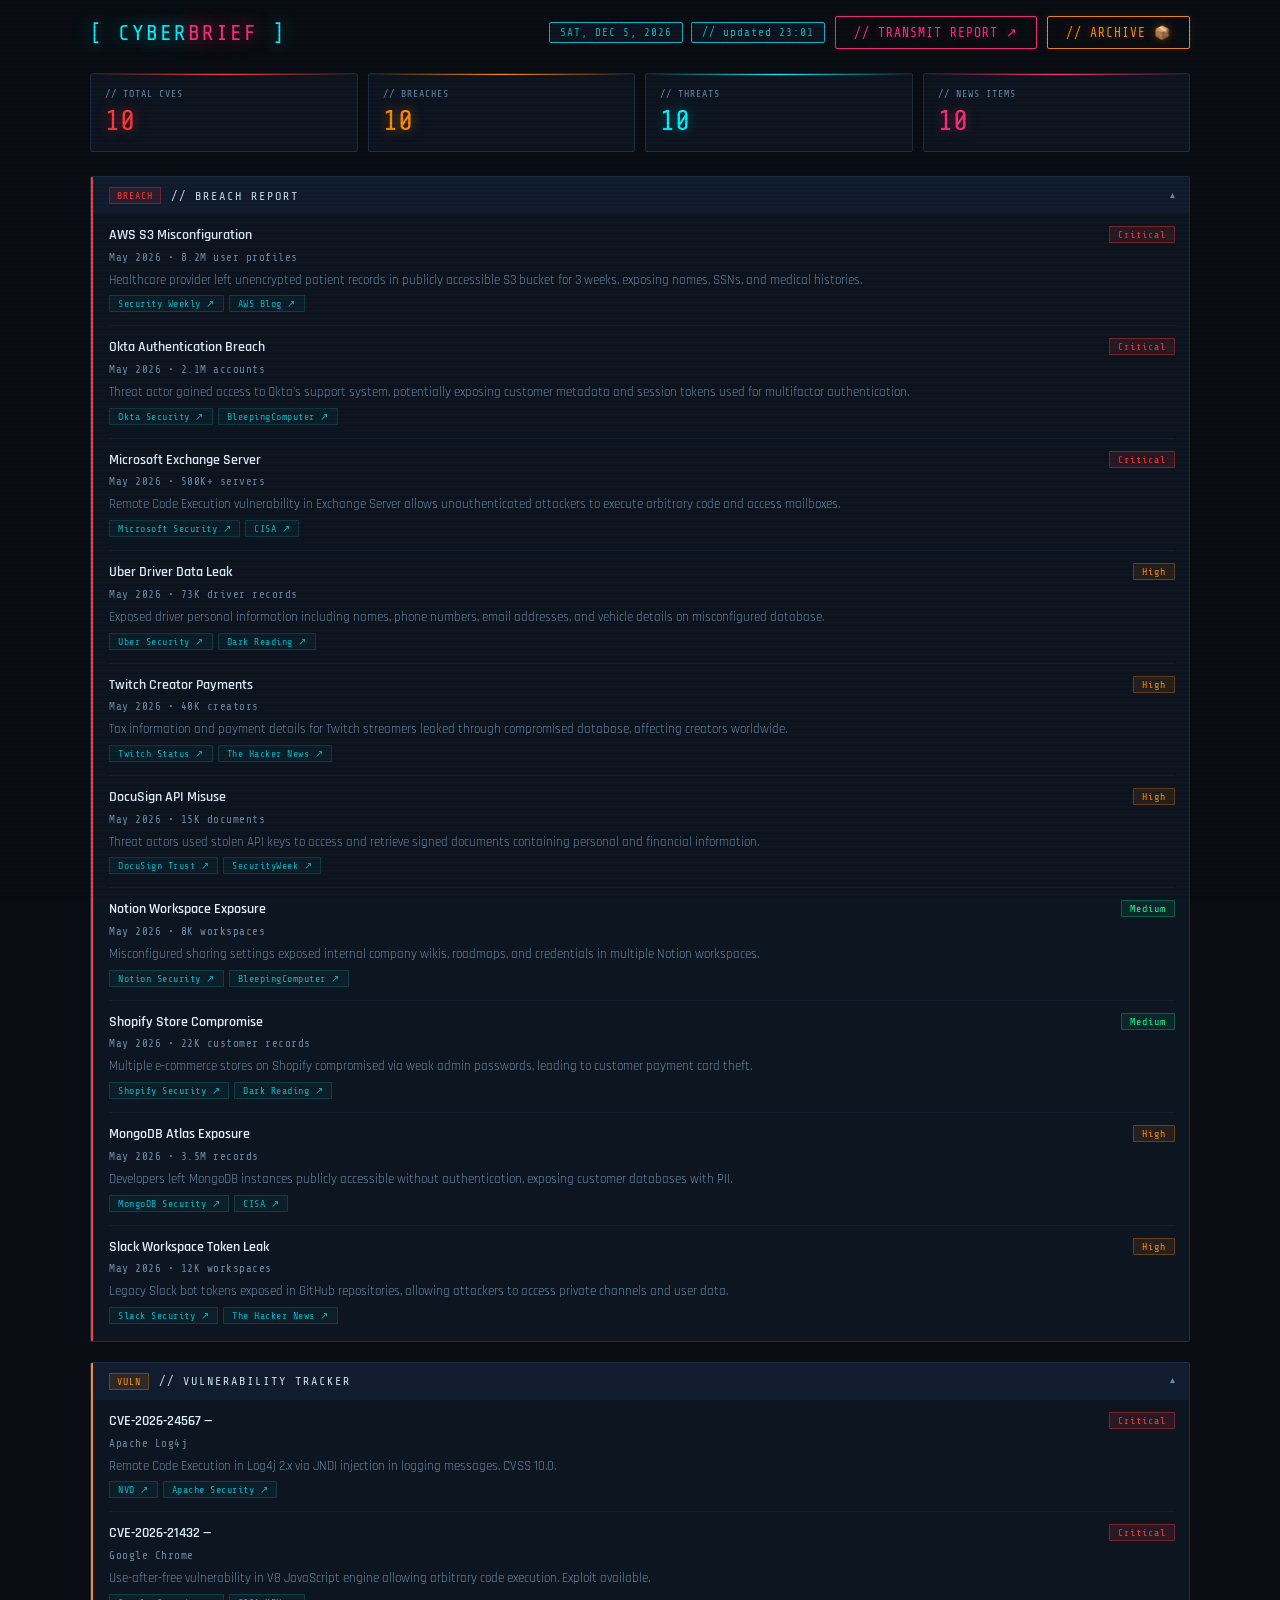
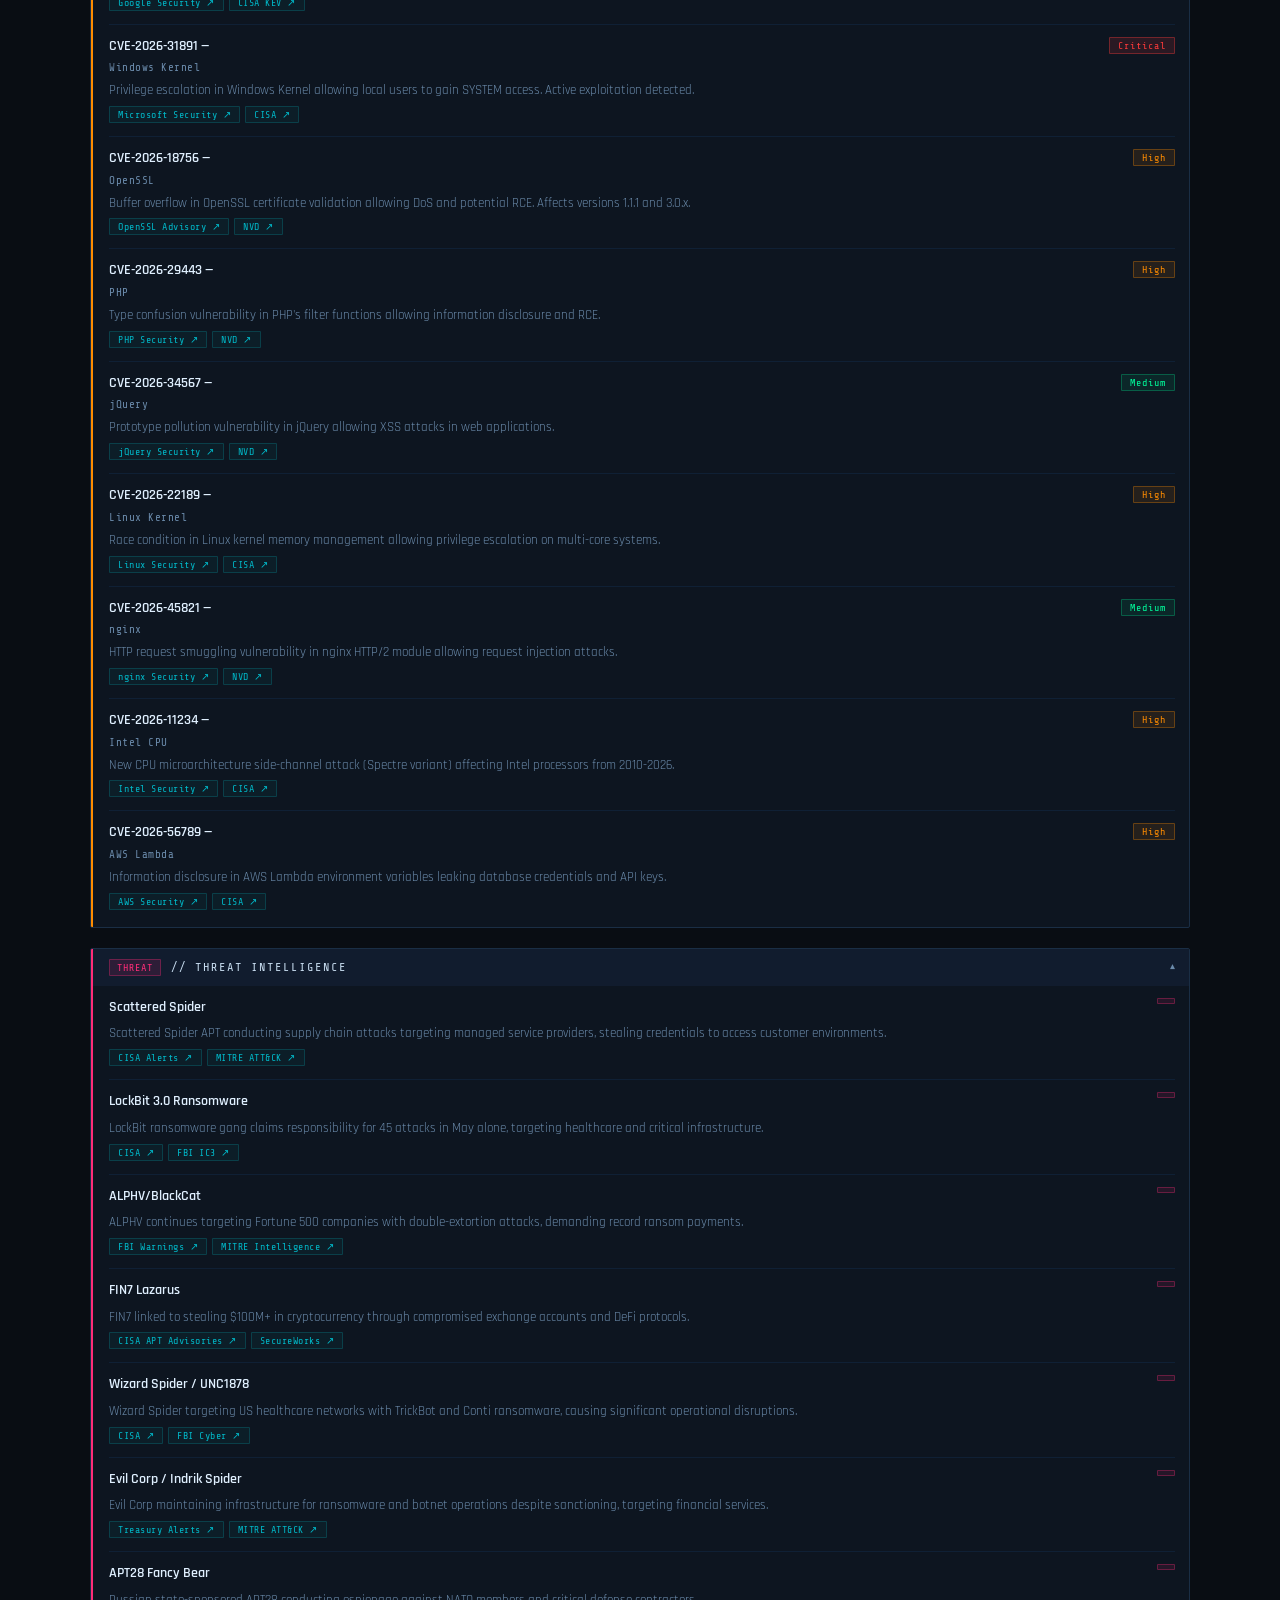
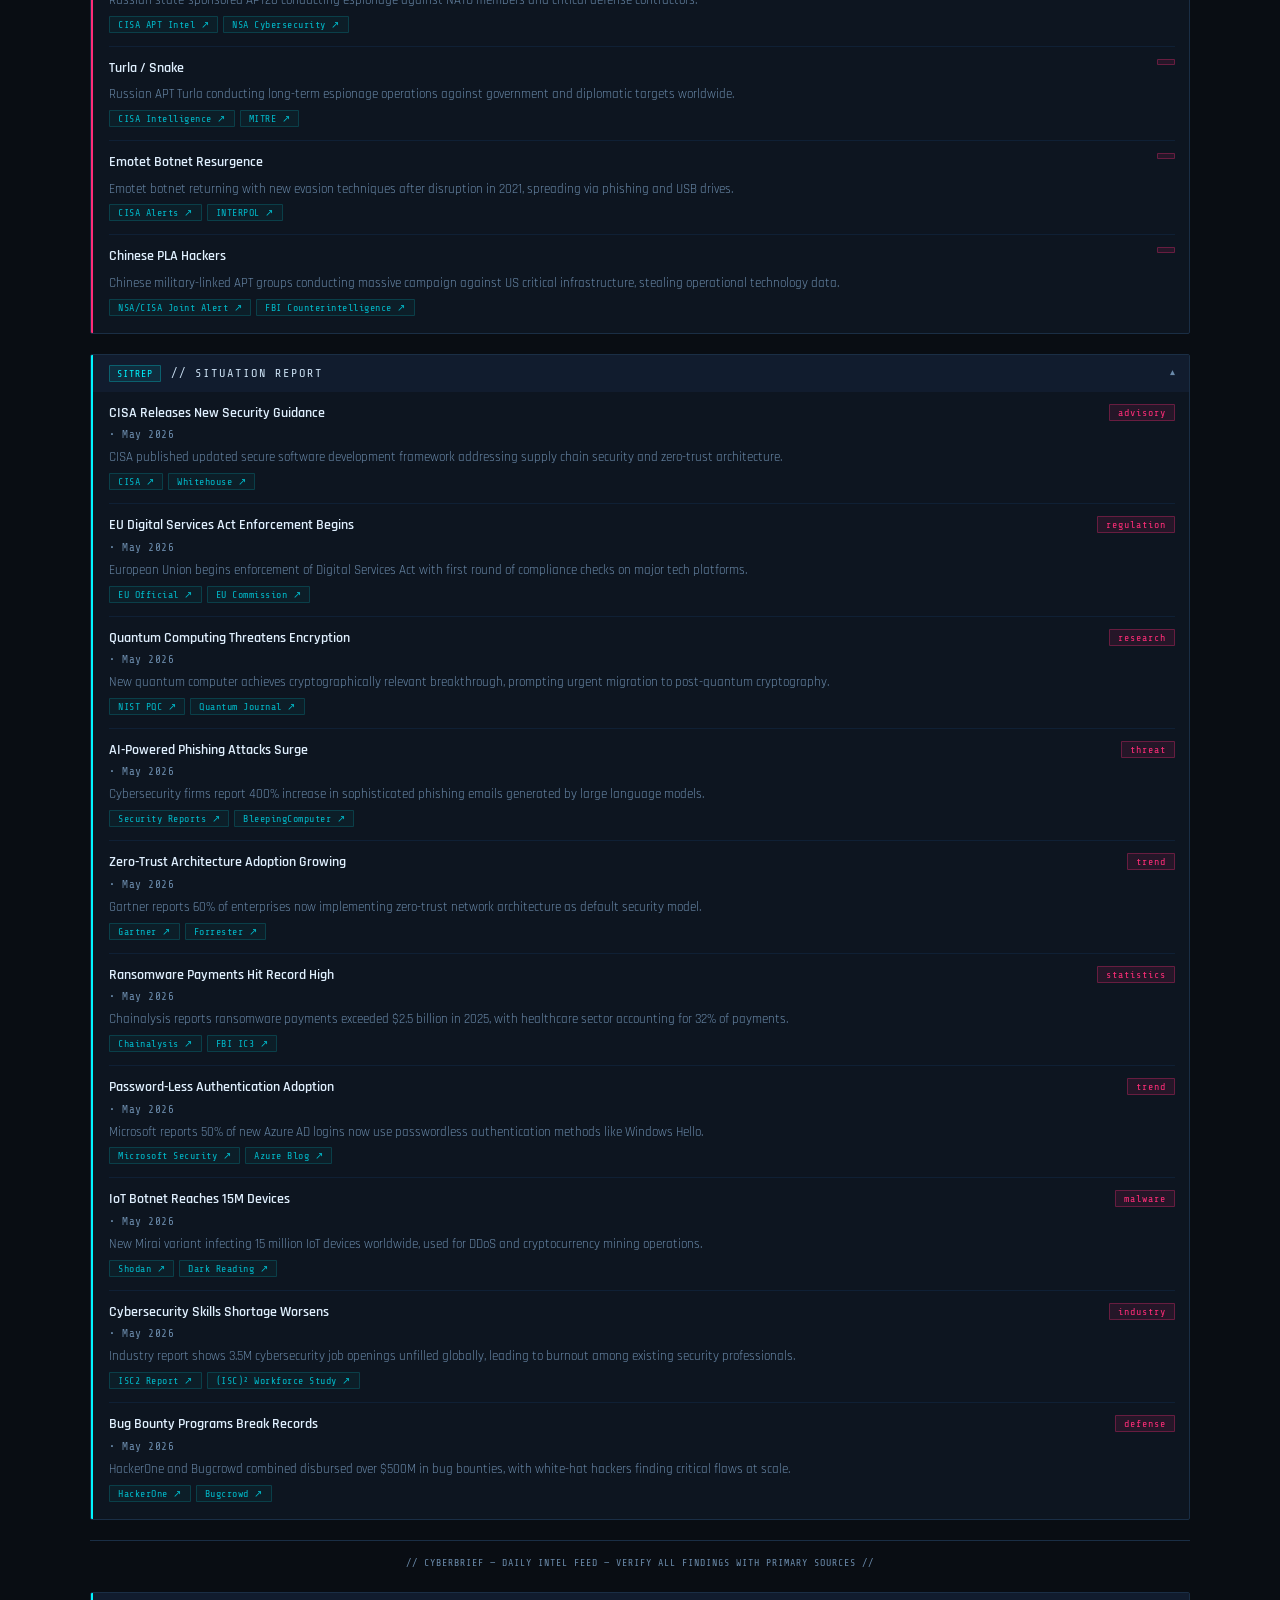
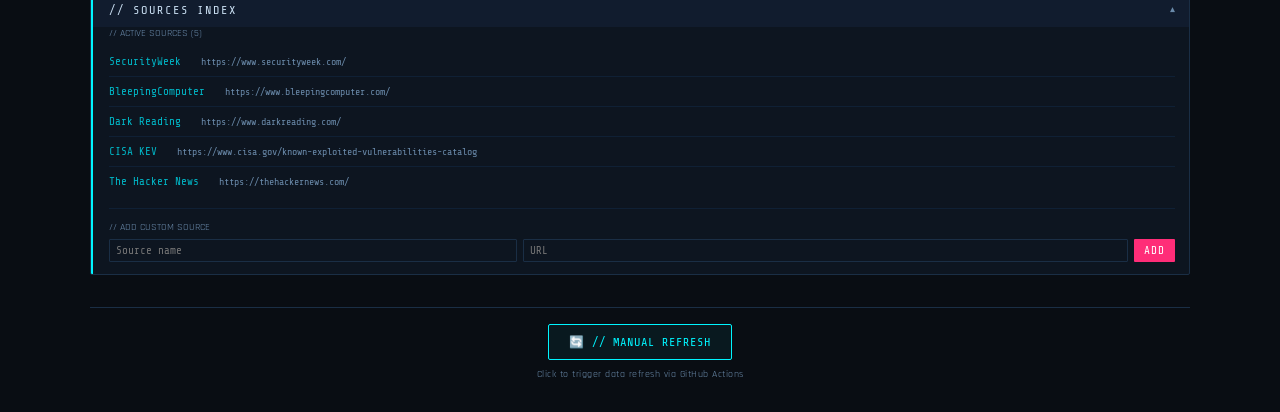
==== ui_kits/brief/index.html @ c454d537 "Add files via upload" ====
<!doctype html>
<html lang="en">
<head>
<meta charset="utf-8">
<meta name="viewport" content="width=device-width,initial-scale=1">
<meta http-equiv="Cache-Control" content="no-cache, no-store, must-revalidate">
<meta http-equiv="Pragma" content="no-cache">
<meta http-equiv="Expires" content="0">
<title>CyberBrief // Daily Intel Feed</title>
<link rel="stylesheet" href="../../colors_and_type.css">
<style>
  *{box-sizing:border-box;margin:0;padding:0}
  body{font-family:'Rajdhani',sans-serif;color:#c8ddf0;background:#090d13;padding:1rem;min-height:100vh;position:relative}
  body::before{content:'';position:fixed;inset:0;background:repeating-linear-gradient(0deg,transparent,transparent 2px,rgba(0,0,0,0.07) 2px,rgba(0,0,0,0.07) 4px);pointer-events:none;z-index:100}
  .wrap{max-width:1100px;margin:0 auto;position:relative;z-index:1}
  .header{display:flex;align-items:center;justify-content:space-between;margin-bottom:1.5rem;flex-wrap:wrap;gap:8px}
  .logo{font-family:'Share Tech Mono',monospace;font-size:22px;letter-spacing:2px;color:#00f5ff;text-shadow:0 0 18px rgba(0,245,255,0.6)}
  .logo span{color:#ff2d78;text-shadow:0 0 18px rgba(255,45,120,0.7)}
  .right{display:flex;align-items:center;gap:10px;flex-wrap:wrap}
  .date{font-family:'Share Tech Mono',monospace;font-size:11px;color:#00b8c8;background:#0d1520;border:1px solid #00b8c8;border-radius:2px;padding:3px 10px;letter-spacing:1px}
  .btn{display:inline-flex;align-items:center;gap:8px;padding:8px 18px;border:1px solid #ff2d78;border-radius:2px;background:transparent;color:#ff2d78;font-size:13px;font-family:'Share Tech Mono',monospace;letter-spacing:1px;cursor:pointer;text-shadow:0 0 8px rgba(255,45,120,0.4);box-shadow:0 0 10px rgba(255,45,120,0.1);transition:all 0.15s}
  .btn:hover{background:rgba(255,45,120,0.07);box-shadow:0 0 18px rgba(255,45,120,0.25)}
  .btn:active{transform:scale(0.98)}
  .metrics{display:grid;grid-template-columns:repeat(auto-fit,minmax(140px,1fr));gap:10px;margin-bottom:1.5rem}
  .metric{background:#0d1520;border:1px solid #1a2e45;border-radius:2px;padding:14px;position:relative;overflow:hidden}
  .metric::before{content:'';position:absolute;top:0;left:0;right:0;height:1px}
  .m-c::before{background:linear-gradient(90deg,transparent,#ff3a3a,transparent)}
  .m-h::before{background:linear-gradient(90deg,transparent,#ff8c00,transparent)}
  .m-b::before{background:linear-gradient(90deg,transparent,#00f5ff,transparent)}
  .m-n::before{background:linear-gradient(90deg,transparent,#ff2d78,transparent)}
  .mlbl{font-family:'Share Tech Mono',monospace;font-size:10px;color:#6a8aaa;letter-spacing:1px;text-transform:uppercase;margin-bottom:6px}
  .mval{font-family:'Share Tech Mono',monospace;font-size:28px}
  .v-c{color:#ff3a3a;text-shadow:0 0 12px rgba(255,58,58,0.5)}
  .v-h{color:#ff8c00;text-shadow:0 0 12px rgba(255,140,0,0.5)}
  .v-b{color:#00f5ff;text-shadow:0 0 12px rgba(0,245,255,0.4)}
  .v-n{color:#ff2d78;text-shadow:0 0 12px rgba(255,45,120,0.4)}
  .section{margin-bottom:1.25rem;border:1px solid #1a2e45;border-radius:2px;overflow:hidden;position:relative;background:#0d1520}
  .section::before{content:'';position:absolute;top:0;left:0;width:2px;height:100%}
  .s-breach::before{background:#ff3a3a}
  .s-cve::before{background:#ff8c00}
  .s-threat::before{background:#ff2d78}
  .s-news::before{background:#00f5ff}
  .shead{display:flex;align-items:center;justify-content:space-between;padding:10px 14px 10px 18px;background:#111c2e;cursor:pointer;user-select:none}
  .stitle{font-family:'Share Tech Mono',monospace;font-size:12px;letter-spacing:2px;text-transform:uppercase;display:flex;align-items:center;gap:10px}
  .sicon{font-family:'Share Tech Mono',monospace;font-size:10px;padding:2px 7px;border-radius:1px;letter-spacing:1px}
  .i-breach{background:rgba(255,58,58,0.12);color:#ff3a3a;border:1px solid rgba(255,58,58,0.3)}
  .i-cve{background:rgba(255,140,0,0.12);color:#ff8c00;border:1px solid rgba(255,140,0,0.3)}
  .i-threat{background:rgba(255,45,120,0.12);color:#ff2d78;border:1px solid rgba(255,45,120,0.3)}
  .i-news{background:rgba(0,245,255,0.08);color:#00f5ff;border:1px solid rgba(0,245,255,0.25)}
  .chev{font-size:10px;color:#6a8aaa;transition:transform .2s}
  .chev.open{transform:rotate(180deg)}
  .sbody{padding:0 14px 4px 18px;display:none}
  .sbody.open{display:block}
  .item{padding:12px 0;border-bottom:1px solid #0f2035}
  .item:last-child{border-bottom:none}
  .ihead{display:flex;align-items:flex-start;justify-content:space-between;gap:8px;margin-bottom:5px}
  .ititle{font-family:'Rajdhani',sans-serif;font-size:14px;font-weight:600;line-height:1.4;color:#e0f0ff}
  .badge{font-family:'Share Tech Mono',monospace;font-size:10px;padding:2px 8px;border-radius:1px;white-space:nowrap;flex-shrink:0;letter-spacing:1px}
  .b-critical{background:rgba(255,58,58,0.12);color:#ff3a3a;border:1px solid rgba(255,58,58,0.35)}
  .b-high{background:rgba(255,140,0,0.1);color:#ff8c00;border:1px solid rgba(255,140,0,0.3)}
  .b-medium{background:rgba(0,255,157,0.08);color:#00ff9d;border:1px solid rgba(0,255,157,0.25)}
  .b-info{background:rgba(0,245,255,0.08);color:#00f5ff;border:1px solid rgba(0,245,255,0.25)}
  .b-news{background:rgba(255,45,120,0.1);color:#ff2d78;border:1px solid rgba(255,45,120,0.3)}
  .b-threat{background:rgba(255,45,120,0.1);color:#ff2d78;border:1px solid rgba(255,45,120,0.3)}
  .imeta{font-family:'Share Tech Mono',monospace;font-size:11px;color:#6a8aaa;margin-bottom:6px;letter-spacing:0.5px}
  .idesc{font-family:'Rajdhani',sans-serif;font-size:13px;color:#6a8aaa;line-height:1.6}
  .iocs{margin-top:8px;display:flex;flex-wrap:wrap;gap:5px}
  .ioc{font-family:'Share Tech Mono',monospace;font-size:10px;background:rgba(0,245,255,0.05);border:1px solid rgba(0,245,255,0.15);border-radius:1px;padding:2px 7px;color:#00b8c8}
  .footer{font-family:'Share Tech Mono',monospace;font-size:10px;color:#6a8aaa;text-align:center;margin-top:1rem;padding-top:1rem;border-top:1px solid #1a2e45;letter-spacing:1px}
  .loading{text-align:center;color:#00f5ff;padding:2rem}
  .error{background:rgba(255,58,58,0.1);border:1px solid #ff3a3a;color:#ff3a3a;padding:1rem;border-radius:2px;margin-bottom:1rem}
  .src-link{font-family:'Share Tech Mono',monospace;font-size:10px;color:#00b8c8;text-decoration:none;background:rgba(0,245,255,0.04);border:1px solid rgba(0,245,255,0.15);border-radius:1px;padding:2px 8px;letter-spacing:0.5px;display:inline-block;margin-right:5px;margin-top:5px;transition:all 0.15s}
  .src-link:hover{background:rgba(0,245,255,0.1);color:#00f5ff;border-color:rgba(0,245,255,0.35)}
  .sources-section{margin-top:1.5rem;border:1px solid #1a2e45;border-radius:2px;overflow:hidden;position:relative;background:#0d1520}
  .sources-section::before{content:'';position:absolute;top:0;left:0;width:2px;height:100%;background:#00f5ff}
  .sources-header{display:flex;align-items:center;justify-content:space-between;padding:10px 14px 10px 18px;background:#111c2e;cursor:pointer;user-select:none}
  .sources-header .stitle{font-family:'Share Tech Mono',monospace;font-size:12px;letter-spacing:2px;text-transform:uppercase}
  .source-item{padding:8px 0;border-bottom:1px solid #0f2035;display:flex;justify-content:space-between;align-items:center}
  .source-item:last-child{border-bottom:none}
  .source-name{font-family:'Share Tech Mono',monospace;font-size:11px;color:#00b8c8;flex:0 0 auto}
  .source-url{font-family:'Share Tech Mono',monospace;font-size:10px;color:#6a8aaa;text-decoration:none;flex:1;margin-left:12px;white-space:nowrap;overflow:hidden;text-overflow:ellipsis}
  .source-url:hover{color:#00f5ff}
  .source-remove{font-size:10px;color:#ff3a3a;cursor:pointer;margin-left:8px;padding:2px 6px;background:rgba(255,58,58,0.1);border:1px solid rgba(255,58,58,0.3);border-radius:1px}
  .source-remove:hover{background:rgba(255,58,58,0.2)}
</style>
</head>
<body>
<div class="wrap">
  <div class="header">
    <div class="logo">[ CYBER<span>BRIEF</span> ]</div>
    <div class="right">
      <div style="display:flex;align-items:center;gap:8px;flex-wrap:nowrap">
        <div class="date" id="date" style="white-space:nowrap"></div>
        <div class="date" id="updateTime" style="font-size:11px;white-space:nowrap">updated --:--</div>
      </div>
      <button class="btn" onclick="emailReport()">// TRANSMIT REPORT ↗</button>
      <button class="btn" onclick="goToArchive()" style="border-color:#ff8c00;color:#ff8c00;text-shadow:0 0 8px rgba(255,140,0,0.4);box-shadow:0 0 10px rgba(255,140,0,0.1)">// ARCHIVE 📦</button>
    </div>
  </div>
  <div class="metrics">
    <div class="metric m-c"><div class="mlbl">// total CVEs</div><div class="mval v-c" id="mC">0</div></div>
    <div class="metric m-h"><div class="mlbl">// breaches</div><div class="mval v-h" id="mB">0</div></div>
    <div class="metric m-b"><div class="mlbl">// threats</div><div class="mval v-b" id="mT">0</div></div>
    <div class="metric m-n"><div class="mlbl">// news items</div><div class="mval v-n" id="mN">0</div></div>
  </div>
  <div id="report"></div>
  <div class="footer">// CYBERBRIEF &mdash; DAILY INTEL FEED &mdash; VERIFY ALL FINDINGS WITH PRIMARY SOURCES //</div>
  <div class="sources-section">
    <div class="sources-header" onclick="tog('sources')">
      <div class="stitle">// SOURCES INDEX</div>
      <div class="chev open" id="c_sources">&#x25BE;</div>
    </div>
    <div class="sbody open" id="b_sources">
      <div id="sourcesList"></div>
      <div class="add-source-form" style="margin-top:12px;padding-top:12px;border-top:1px solid #0f2035">
        <div style="font-size:10px;color:#6a8aaa;margin-bottom:6px;text-transform:uppercase">// add custom source</div>
        <div style="display:flex;gap:6px;flex-wrap:wrap">
          <input type="text" id="sourceName" placeholder="Source name" style="flex:1;min-width:120px;padding:4px 6px;background:#0d1520;border:1px solid #1a2e45;color:#c8ddf0;font-family:'Share Tech Mono',monospace;font-size:11px;border-radius:1px">
          <input type="text" id="sourceUrl" placeholder="URL" style="flex:1.5;min-width:150px;padding:4px 6px;background:#0d1520;border:1px solid #1a2e45;color:#c8ddf0;font-family:'Share Tech Mono',monospace;font-size:11px;border-radius:1px">
          <button onclick="addCustomSource()" style="padding:4px 10px;background:#ff2d78;color:#fff;border:none;border-radius:1px;font-family:'Share Tech Mono',monospace;font-size:11px;cursor:pointer;letter-spacing:1px">ADD</button>
        </div>
        <div id="customSourcesList" style="margin-top:8px"></div>
      </div>
    </div>
  </div>
  <div style="text-align:center;margin-top:2rem;padding:1rem;border-top:1px solid #1a2e45">
    <a href="https://github.com/SecOps-DCTX/cyberbrief/actions/workflows/refresh.yml" target="_blank" style="display:inline-flex;align-items:center;gap:8px;padding:10px 20px;border:1px solid #00f5ff;border-radius:2px;background:rgba(0,245,255,0.05);color:#00f5ff;font-family:'Share Tech Mono',monospace;font-size:12px;letter-spacing:1px;text-decoration:none;cursor:pointer;transition:all 0.15s">
      🔄 // MANUAL REFRESH
    </a>
    <div style="font-size:10px;color:#6a8aaa;margin-top:8px;letter-spacing:0.5px">Click to trigger data refresh via GitHub Actions</div>
  </div>
</div>
<script>
var DATA=null;
var CUSTOM_SOURCES=JSON.parse(localStorage.getItem('customSources')||'[]');
var DEFAULT_SOURCES=[
  {name:'SecurityWeek',url:'https://www.securityweek.com/'},
  {name:'BleepingComputer',url:'https://www.bleepingcomputer.com/'},
  {name:'Dark Reading',url:'https://www.darkreading.com/'},
  {name:'CISA KEV',url:'https://www.cisa.gov/known-exploited-vulnerabilities-catalog'},
  {name:'The Hacker News',url:'https://thehackernews.com/'}
];
var SECTIONS=[
  {id:'breach',icon:'i-breach',cls:'s-breach',label:'BREACH',title:'// BREACH REPORT'},
  {id:'cve',icon:'i-cve',cls:'s-cve',label:'VULN',title:'// VULNERABILITY TRACKER'},
  {id:'threat',icon:'i-threat',cls:'s-threat',label:'THREAT',title:'// THREAT INTELLIGENCE'},
  {id:'news',icon:'i-news',cls:'s-news',label:'SITREP',title:'// SITUATION REPORT'}
];
function esc(s){return String(s||'').replace(/&/g,'&amp;').replace(/</g,'&lt;').replace(/>/g,'&gt;').replace(/"/g,'&quot;')}
function bcls(sev){var s=(sev||'').toLowerCase();return s==='critical'?'b-critical':s==='high'?'b-high':s==='medium'?'b-medium':'b-info'}
function tog(id){var b=document.getElementById('b_'+id),c=document.getElementById('c_'+id);var o=b.classList.toggle('open');b.style.display=o?'block':'none';c.classList.toggle('open',o)}
window.tog=tog;
function rSrcs(srcs){if(!srcs||!srcs.length)return '';var h='';for(var i=0;i<srcs.length;i++)h+='<a class="src-link" href="'+esc(srcs[i].url)+'" target="_blank" rel="noopener">'+esc(srcs[i].label)+' ↗</a>';return h}
function rB(items){return items.map(b=>'<div class="item"><div class="ihead"><div class="ititle">'+esc(b.org)+'</div><span class="badge '+bcls(b.severity)+'">'+esc(b.severity)+'</span></div><div class="imeta">'+esc(b.date)+(b.records?' &bull; '+esc(b.records):'')+' </div><div class="idesc">'+esc(b.summary)+'</div>'+rSrcs(b.sources)+'</div>').join('')}
function rC(items){return items.map(c=>'<div class="item"><div class="ihead"><div class="ititle">'+esc(c.cve_id)+' &mdash; '+esc(c.product)+'</div><span class="badge '+bcls(c.severity)+'">'+esc(c.severity)+(c.cvss?' | CVSS '+esc(c.cvss):'')+' </span></div><div class="imeta">'+esc(c.vendor)+(c.patch_status?' &bull; '+esc(c.patch_status):'')+' </div><div class="idesc">'+esc(c.summary)+'</div>'+rSrcs(c.sources)+'</div>').join('')}
function rT(items){return items.map(t=>'<div class="item"><div class="ihead"><div class="ititle">'+esc(t.actor)+'</div><span class="badge b-threat">'+esc(t.type)+'</span></div><div class="imeta">'+esc(t.targets)+(t.ttp?' &bull; '+esc(t.ttp):'')+' </div><div class="idesc">'+esc(t.summary)+'</div>'+(t.iocs&&t.iocs.length?'<div class="iocs">'+t.iocs.slice(0,5).map(i=>'<span class="ioc">'+esc(i)+'</span>').join('')+'</div>':'')+rSrcs(t.sources)+'</div>').join('')}
function rN(items){return items.map(n=>'<div class="item"><div class="ihead"><div class="ititle">'+esc(n.title)+'</div><span class="badge b-news">'+esc(n.category)+'</span></div><div class="imeta">'+esc(n.source)+(n.date?' &bull; '+esc(n.date):'')+' </div><div class="idesc">'+esc(n.summary)+'</div>'+rSrcs(n.sources)+'</div>').join('')}
var R={breach:rB,cve:rC,threat:rT,news:rN};
function render(){
  var html='';
  SECTIONS.forEach(s=>{
    html+='<div class="section '+s.cls+'"><div class="shead" onclick="tog(\''+s.id+'\')"><div class="stitle"><span class="sicon '+s.icon+'">'+s.label+'</span>'+s.title+'</div><div class="chev open" id="c_'+s.id+'">&#x25BE;</div></div><div class="sbody open" id="b_'+s.id+'">'+R[s.id](DATA[s.id]||[])+'</div></div>';
  });
  document.getElementById('report').innerHTML=html;
  document.getElementById('mC').textContent=(DATA.cve||[]).length;
  document.getElementById('mB').textContent=(DATA.breach||[]).length;
  document.getElementById('mT').textContent=(DATA.threat||[]).length;
  document.getElementById('mN').textContent=(DATA.news||[]).length;
}
function loadData(){
  document.getElementById('report').innerHTML='<div class="loading">// LOADING LATEST BRIEF DATA...</div>';
  fetch('../../data.json').then(r=>{
    if(!r.ok)throw new Error('HTTP '+r.status+' - '+r.statusText);
    return r.json();
  }).then(d=>{
    DATA=d;
    render();
  }).catch(e=>{
    console.error('Failed to load data:',e);
    document.getElementById('report').innerHTML='<div class="error">// ERROR LOADING BRIEF DATA // '+esc(e.message)+' // Check console for details.</div>';
  });
}
function emailReport(){
  if(!DATA){alert('Brief data not loaded yet.');return;}
  var dateStr=new Date().toLocaleDateString('en-US',{weekday:'long',month:'long',day:'numeric',year:'numeric'});
  var d50='==================================================';
  var d40='----------------------------------------';
  var body='CYBERBRIEF // DAILY SECURITY INTELLIGENCE\n'+dateStr+'\n'+d50+'\n\n';
  var titles={breach:'BREACH REPORT',cve:'VULNERABILITY TRACKER (CVEs)',threat:'THREAT INTELLIGENCE',news:'SITUATION REPORT'};
  for(var i=0;i<SECTIONS.length;i++){
    var sid=SECTIONS[i].id;
    body+='\n[ '+titles[sid]+' ]\n'+d40+'\n';
    var items=DATA[sid]||[];
    for(var j=0;j<items.length;j++){
      var item=items[j];
      var name=item.org||item.cve_id||item.actor||item.title||'';
      var sev=item.severity||item.type||item.category||'';
      body+='\n'+name+(sev?' ['+sev+']':'')+'\n';
      if(item.date) body+=item.date+(item.records?' | '+item.records:'')+'\n';
      if(item.vendor) body+=item.vendor+(item.patch_status?' | '+item.patch_status:'')+'\n';
      if(item.targets) body+='Targets: '+item.targets+'\n';
      if(item.summary) body+=item.summary+'\n';
      if(item.iocs&&item.iocs.length) body+='IOCs: '+item.iocs.join(', ')+'\n';
      if(item.sources&&item.sources.length){
        var srcs=[];
        for(var k=0;k<item.sources.length;k++) srcs.push(item.sources[k].label+': '+item.sources[k].url);
        body+='Sources: '+srcs.join(' | ')+'\n';
      }
    }
    body+='\n';
  }
  body+='\n'+d50+'\nGenerated by CyberBrief // Verify all findings with primary sources.';
  var to=prompt('Enter recipient email addresses (comma-separated):','');
  if(to===null||!to.trim()) return;
  var recipients=to.split(',').map(function(e){return e.trim();}).filter(Boolean).join(',');
  window.location.href='mailto:'+recipients+'?subject='+encodeURIComponent('CyberBrief // Daily Intel - '+dateStr)+'&body='+encodeURIComponent(body);
}
function renderSourcesList(){
  var allSources=DEFAULT_SOURCES.concat(CUSTOM_SOURCES);
  var html='<div style="font-size:10px;color:#6a8aaa;margin-bottom:8px;text-transform:uppercase">// active sources ('+allSources.length+')</div>';
  allSources.forEach((src,idx)=>{
    var isCustom=idx>=DEFAULT_SOURCES.length;
    html+='<div class="source-item"><a href="'+esc(src.url)+'" target="_blank" rel="noopener" style="display:flex;align-items:center;flex:1;gap:8px;text-decoration:none"><span class="source-name">'+esc(src.name)+'</span><span class="source-url">'+esc(src.url)+'</span></a>'+(isCustom?'<span class="source-remove" onclick="removeCustomSource('+idx+')">✕</span>':'')+'</div>';
  });
  document.getElementById('sourcesList').innerHTML=html;
}

function addCustomSource(){
  var name=document.getElementById('sourceName').value.trim();
  var url=document.getElementById('sourceUrl').value.trim();
  if(!name||!url){alert('Please fill in both name and URL');return;}
  if(!url.startsWith('http')){alert('URL must start with http:// or https://');return;}
  CUSTOM_SOURCES.push({name:name,url:url});
  localStorage.setItem('customSources',JSON.stringify(CUSTOM_SOURCES));
  document.getElementById('sourceName').value='';
  document.getElementById('sourceUrl').value='';
  renderSourcesList();
}

function removeCustomSource(idx){
  CUSTOM_SOURCES.splice(idx-DEFAULT_SOURCES.length,1);
  localStorage.setItem('customSources',JSON.stringify(CUSTOM_SOURCES));
  renderSourcesList();
}
function goToArchive(){
  window.location.href='../../archive.html';
}

// Initialize when DOM is ready
if(document.readyState==='loading'){
  document.addEventListener('DOMContentLoaded',function(){
    var now=new Date();
    document.getElementById('date').textContent=now.toLocaleDateString('en-US',{weekday:'short',month:'short',day:'numeric',year:'numeric'}).toUpperCase();
    var timeStr=now.getHours().toString().padStart(2,'0')+':'+now.getMinutes().toString().padStart(2,'0');
    document.getElementById('updateTime').textContent='// updated '+timeStr;
    renderSourcesList();
    loadData();
    
    // Force cache refresh once per browser session only
    if(!sessionStorage.getItem('cacheBustApplied')){
      var separator=window.location.href.includes('?')?'&':'?';
      sessionStorage.setItem('cacheBustApplied','true');
      window.location.href=window.location.href+separator+'nocache='+Date.now();
    }
  });
} else {
  var now=new Date();
  document.getElementById('date').textContent=now.toLocaleDateString('en-US',{weekday:'short',month:'short',day:'numeric',year:'numeric'}).toUpperCase();
  var timeStr=now.getHours().toString().padStart(2,'0')+':'+now.getMinutes().toString().padStart(2,'0');
  document.getElementById('updateTime').textContent='// updated '+timeStr;
  renderSourcesList();
  loadData();
  
  // Force cache refresh once per browser session only
  if(!sessionStorage.getItem('cacheBustApplied')){
    var separator=window.location.href.includes('?')?'&':'?';
    sessionStorage.setItem('cacheBustApplied','true');
    window.location.href=window.location.href+separator+'nocache='+Date.now();
  }
}
</script>
</body>
</html>
---- colors_and_type.css ----
/* =========================================================
   CyberBrief Design System — Foundations
   Cyberpunk intel feed for daily security briefings.
   Colors, typography, motion, and effects extracted from
   source/cyberbrief.html
   ========================================================= */

@import url('https://fonts.googleapis.com/css2?family=Share+Tech+Mono&family=Rajdhani:wght@400;500;600;700&display=swap');

:root {
  /* ---------- Backgrounds (deep navy-black) ---------- */
  --bg:   #090d13;   /* page */
  --bg2:  #0d1520;   /* panel */
  --bg3:  #111c2e;   /* panel header / raised */
  --bg-overlay: rgba(0,0,0,0.07);   /* scanline tint */

  /* ---------- Neon palette ---------- */
  --cyan:    #00f5ff;   /* primary neon */
  --cyan2:   #00b8c8;   /* secondary cyan, less glow */
  --pink:    #ff2d78;   /* accent neon */
  --green:   #00ff9d;   /* success / medium */
  --red:     #ff3a3a;   /* critical */
  --orange:  #ff8c00;   /* high */

  /* ---------- Text ---------- */
  --text:    #c8ddf0;   /* primary body */
  --text2:   #6a8aaa;   /* secondary / meta */
  --text-bright: #e0f0ff; /* item titles */

  /* ---------- Borders ---------- */
  --border:   #1a2e45;
  --border2:  #0f2035;

  /* ---------- Type ---------- */
  --mono: 'Share Tech Mono', ui-monospace, 'SF Mono', Menlo, Consolas, monospace;
  --head: 'Rajdhani', system-ui, -apple-system, BlinkMacSystemFont, sans-serif;

  --fs-display:  32px;
  --fs-h1:       22px;   /* logo / page title */
  --fs-h2:       16px;   /* section title */
  --fs-h3:       14px;   /* item title */
  --fs-body:     13px;
  --fs-meta:     11px;
  --fs-tag:      10px;

  --tracking-mono: 1px;
  --tracking-wide: 2px;

  /* ---------- Spacing ---------- */
  --space-1: 4px;
  --space-2: 8px;
  --space-3: 12px;
  --space-4: 16px;
  --space-5: 20px;
  --space-6: 24px;

  /* ---------- Radii (sharp) ---------- */
  --r-sharp: 1px;
  --r-sm:    2px;
  --r-md:    4px;

  /* ---------- Glow / shadow ---------- */
  --glow-cyan:   0 0 18px rgba(0,245,255,0.6);
  --glow-cyan-soft: 0 0 10px rgba(0,245,255,0.1);
  --glow-pink:   0 0 18px rgba(255,45,120,0.7);
  --glow-pink-soft: 0 0 10px rgba(255,45,120,0.1);
  --glow-green:  0 0 12px rgba(0,255,157,0.5);
  --glow-red:    0 0 12px rgba(255,58,58,0.5);
  --glow-orange: 0 0 12px rgba(255,140,0,0.5);

  /* ---------- Motion ---------- */
  --dur-fast: 150ms;
  --dur-base: 200ms;
  --ease: ease;
}

/* =========================================================
   Element styles
   ========================================================= */
.cb-body {
  font-family: var(--head);
  font-size: var(--fs-body);
  color: var(--text);
  background: var(--bg);
  line-height: 1.5;
}

.cb-mono { font-family: var(--mono); letter-spacing: var(--tracking-mono); }

.cb-logo {
  font-family: var(--mono);
  font-size: var(--fs-h1);
  letter-spacing: var(--tracking-wide);
  color: var(--cyan);
  text-shadow: var(--glow-cyan);
}
.cb-logo span { color: var(--pink); text-shadow: var(--glow-pink); }

.cb-section-title {
  font-family: var(--mono);
  font-size: 12px;
  letter-spacing: var(--tracking-wide);
  text-transform: uppercase;
  color: var(--text);
}

.cb-item-title {
  font-family: var(--head);
  font-weight: 600;
  font-size: var(--fs-h3);
  color: var(--text-bright);
  line-height: 1.4;
}

.cb-meta {
  font-family: var(--mono);
  font-size: var(--fs-meta);
  color: var(--text2);
  letter-spacing: 0.5px;
}

.cb-link {
  color: var(--cyan);
  text-decoration: none;
  border-bottom: 1px solid rgba(0,245,255,0.3);
}
.cb-link:hover { color: var(--cyan); border-color: var(--cyan); text-shadow: 0 0 6px rgba(0,245,255,0.5); }

/* Scanline overlay — apply to a fixed pseudo-element on body */
.cb-scanlines::before {
  content: '';
  position: fixed; inset: 0;
  background: repeating-linear-gradient(
    0deg,
    transparent, transparent 2px,
    rgba(0,0,0,0.07) 2px, rgba(0,0,0,0.07) 4px
  );
  pointer-events: none;
  z-index: 100;
}
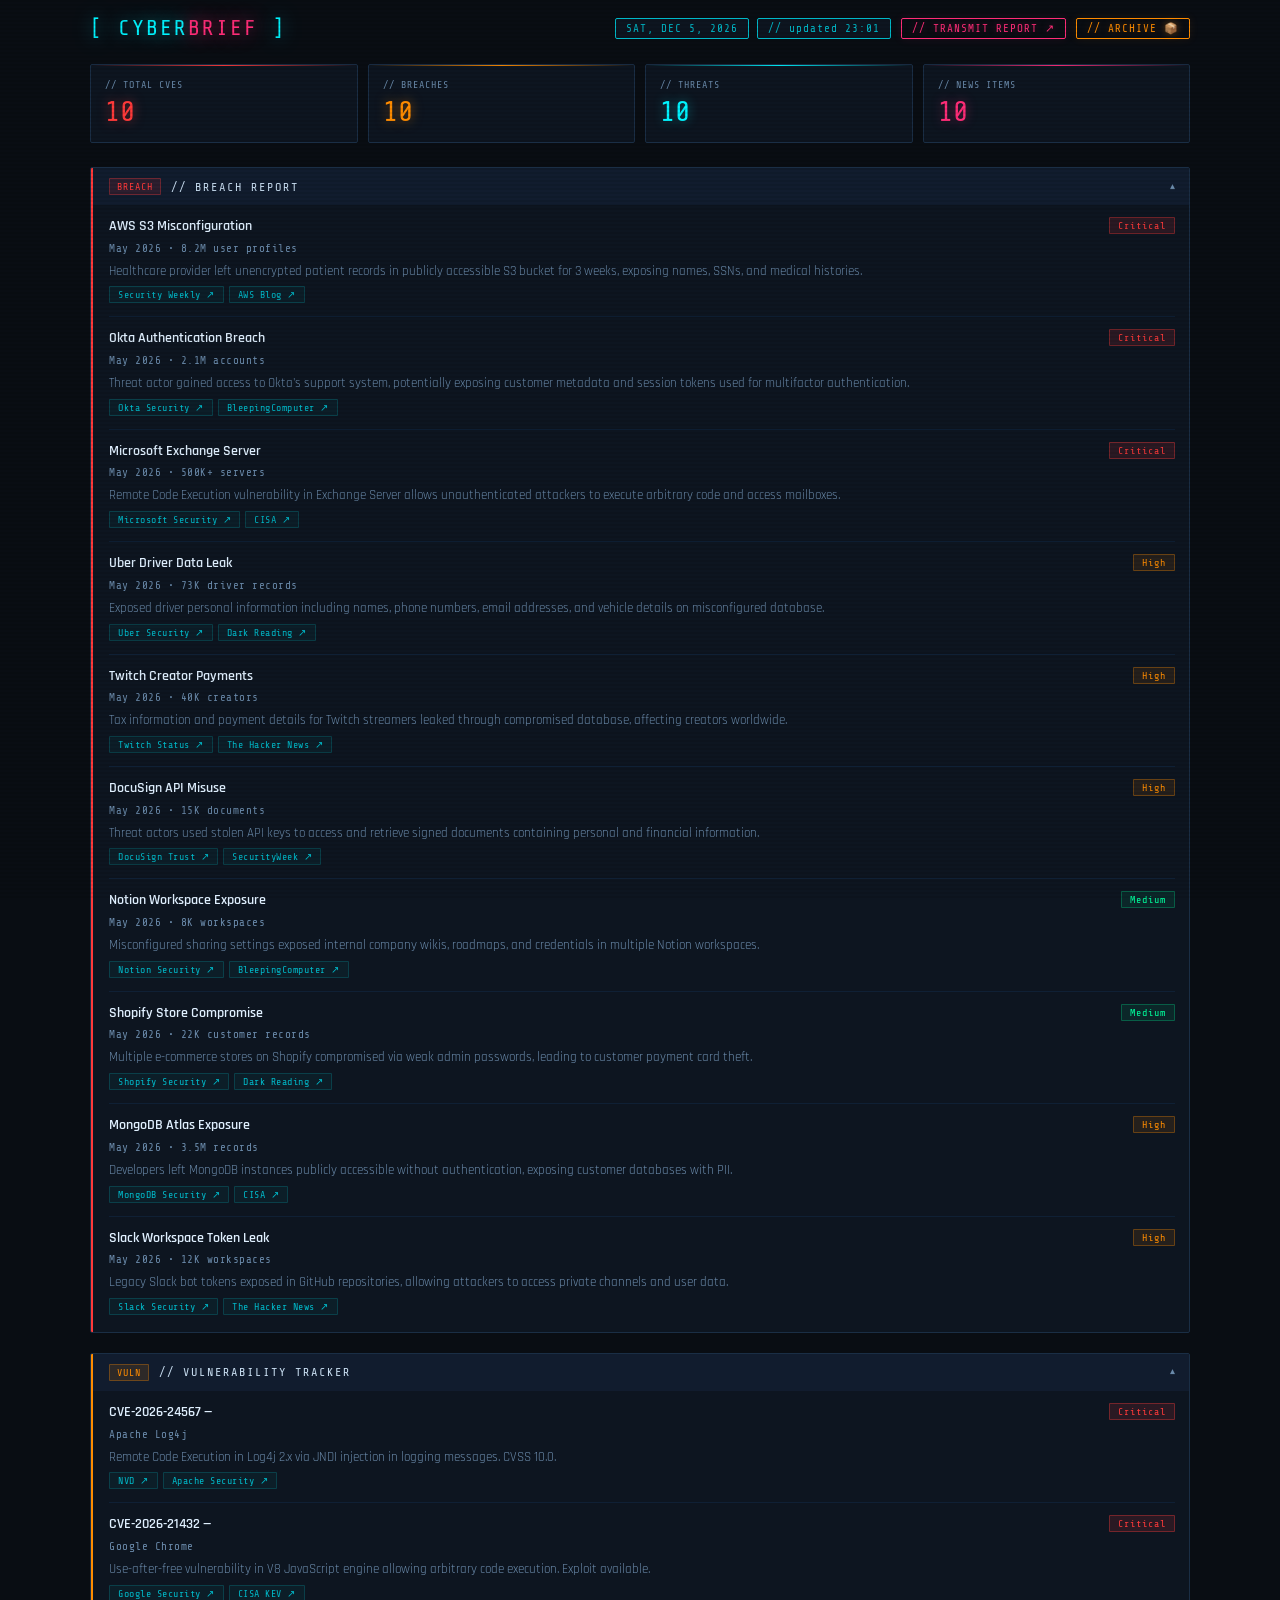
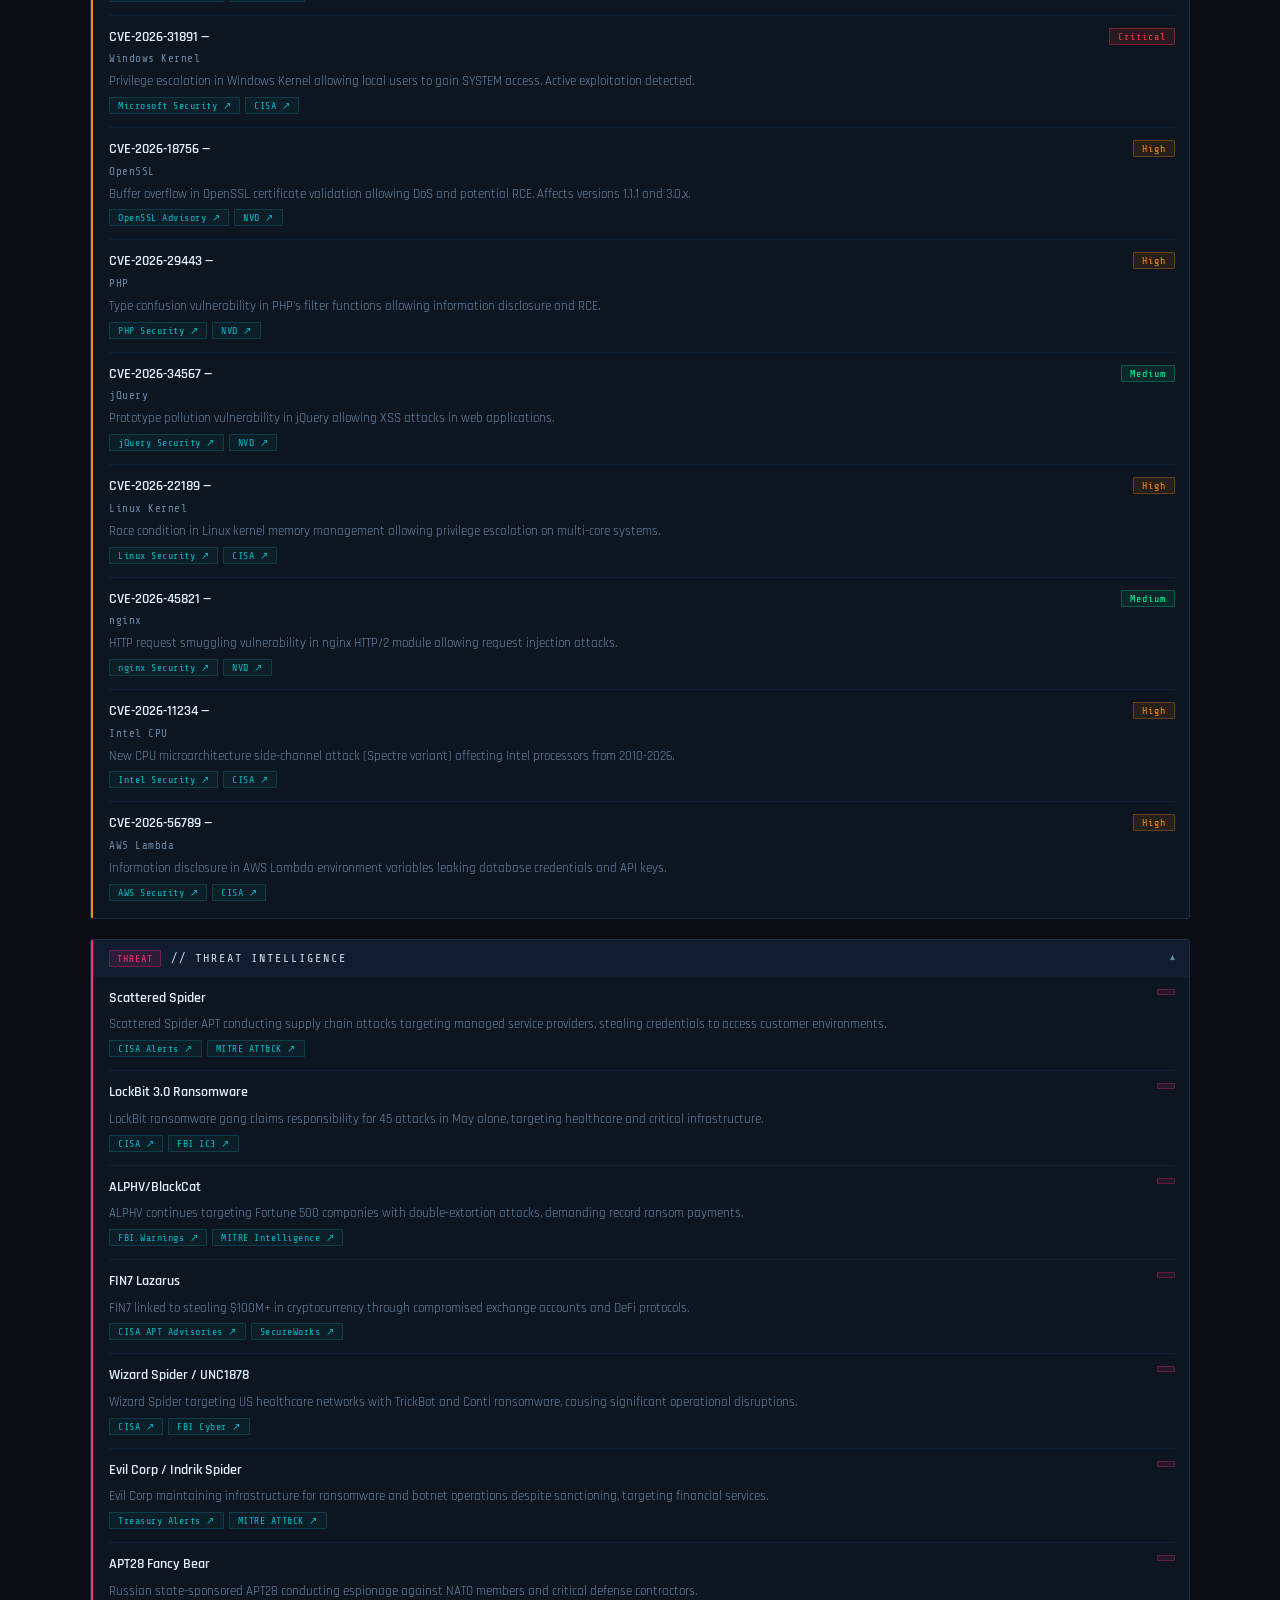
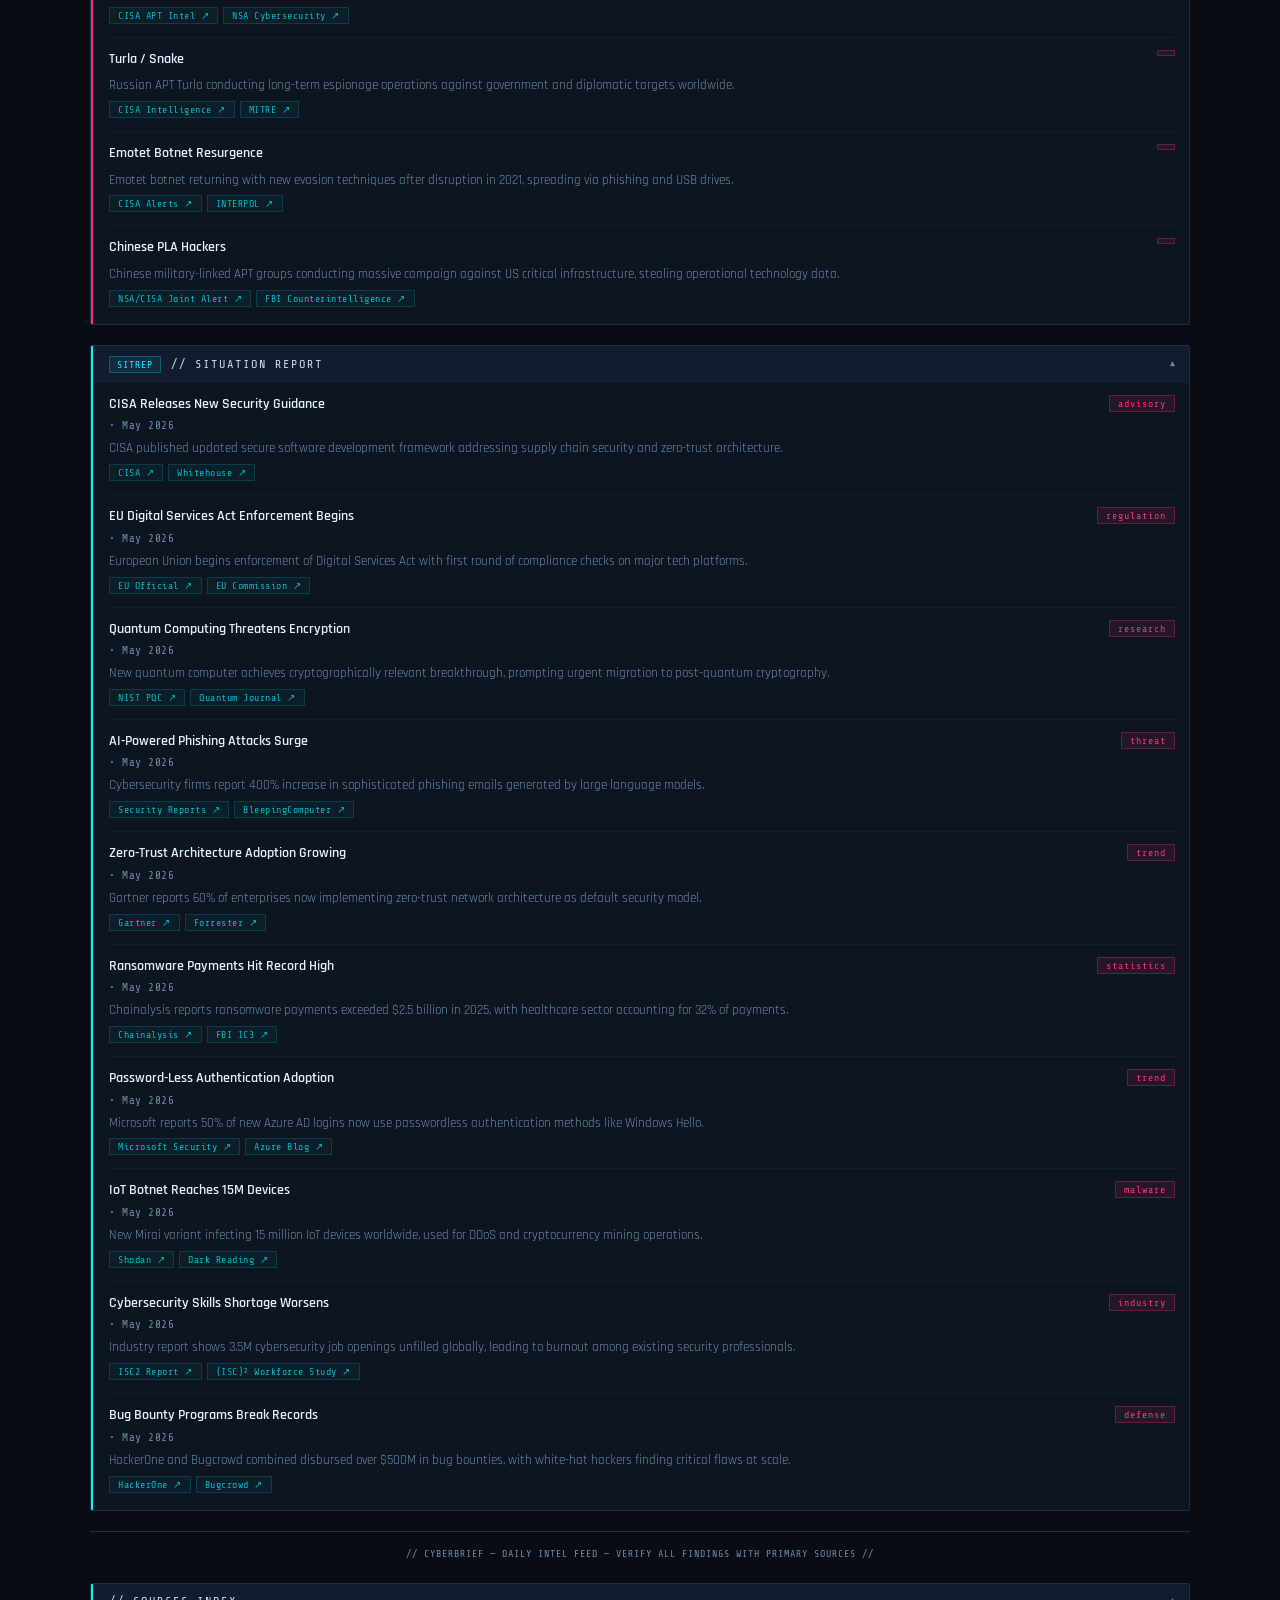
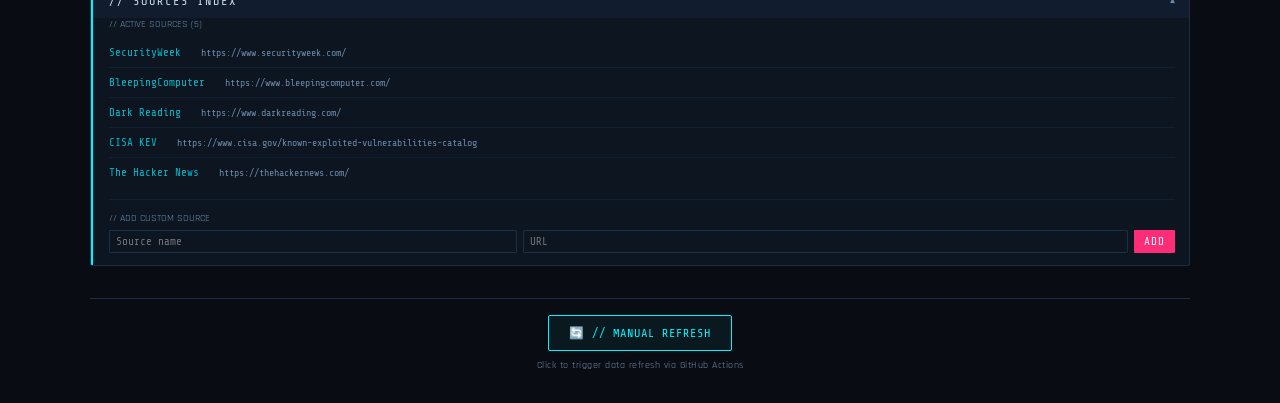
==== commit 65355e01: "Add files via upload" ====
--- a/ui_kits/brief/index.html
+++ b/ui_kits/brief/index.html
@@ -93,8 +93,8 @@
         <div class="date" id="date" style="white-space:nowrap"></div>
         <div class="date" id="updateTime" style="font-size:11px;white-space:nowrap">updated --:--</div>
       </div>
-      <button class="btn" onclick="emailReport()">// TRANSMIT REPORT ↗</button>
-      <button class="btn" onclick="goToArchive()" style="border-color:#ff8c00;color:#ff8c00;text-shadow:0 0 8px rgba(255,140,0,0.4);box-shadow:0 0 10px rgba(255,140,0,0.1)">// ARCHIVE 📦</button>
+      <button class="btn" onclick="emailReport()" style="font-size:11px;padding:3px 10px;letter-spacing:1px">// TRANSMIT REPORT ↗</button>
+      <button class="btn" onclick="goToArchive()" style="font-size:11px;padding:3px 10px;letter-spacing:1px;border-color:#ff8c00;color:#ff8c00;text-shadow:0 0 8px rgba(255,140,0,0.4);box-shadow:0 0 10px rgba(255,140,0,0.1)">// ARCHIVE 📦</button>
     </div>
   </div>
   <div class="metrics">
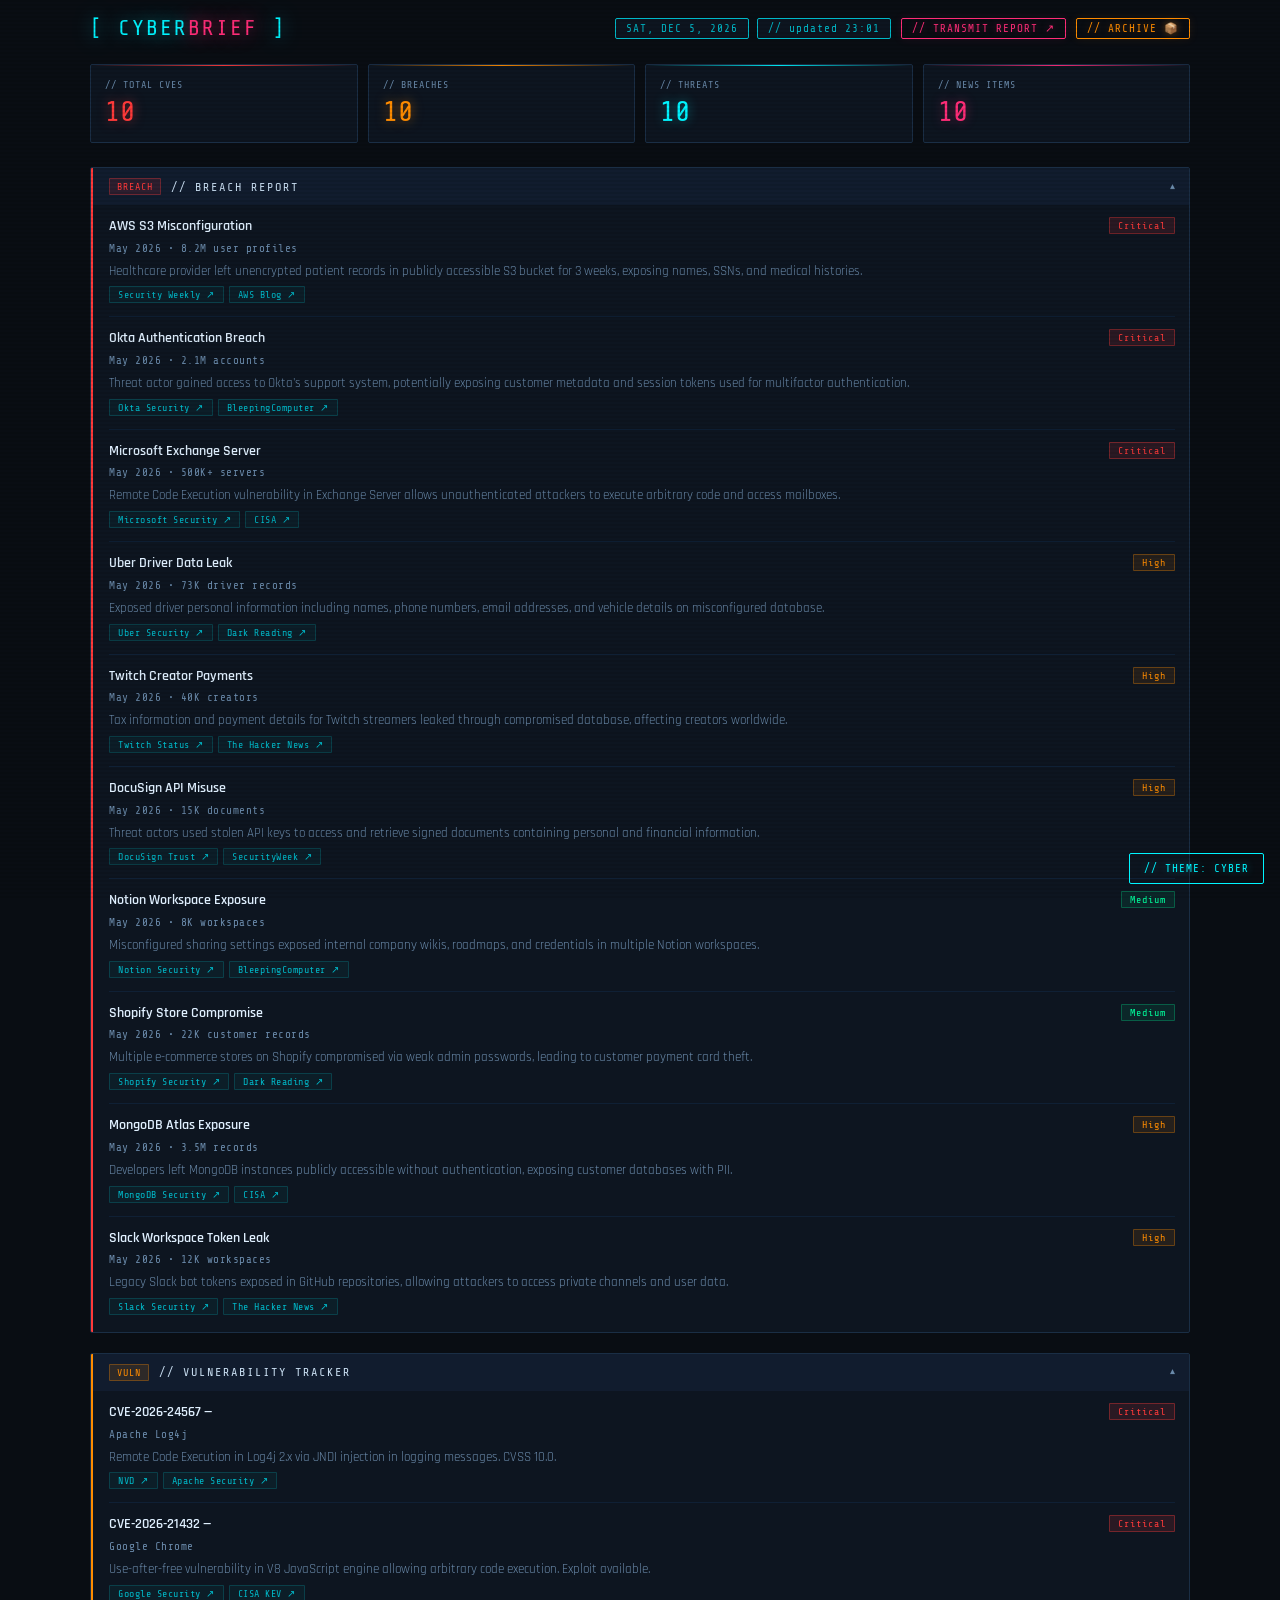
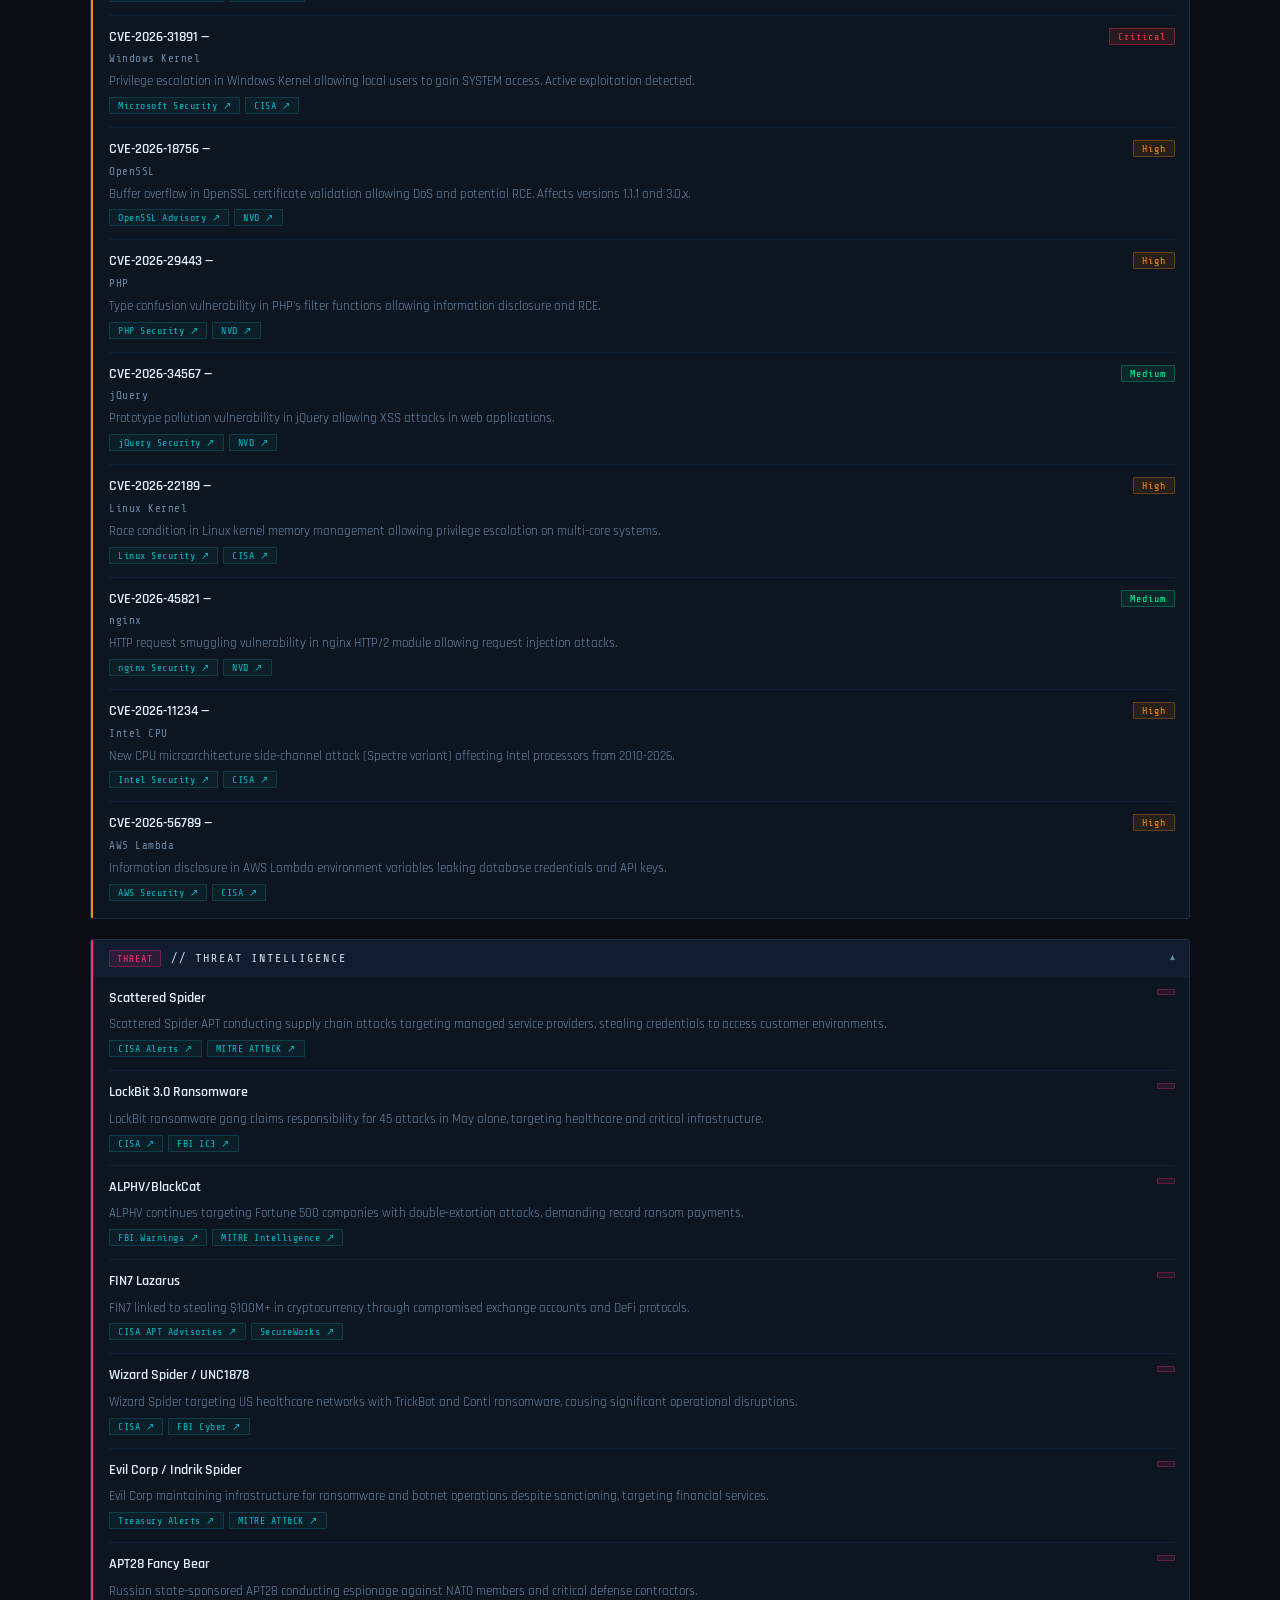
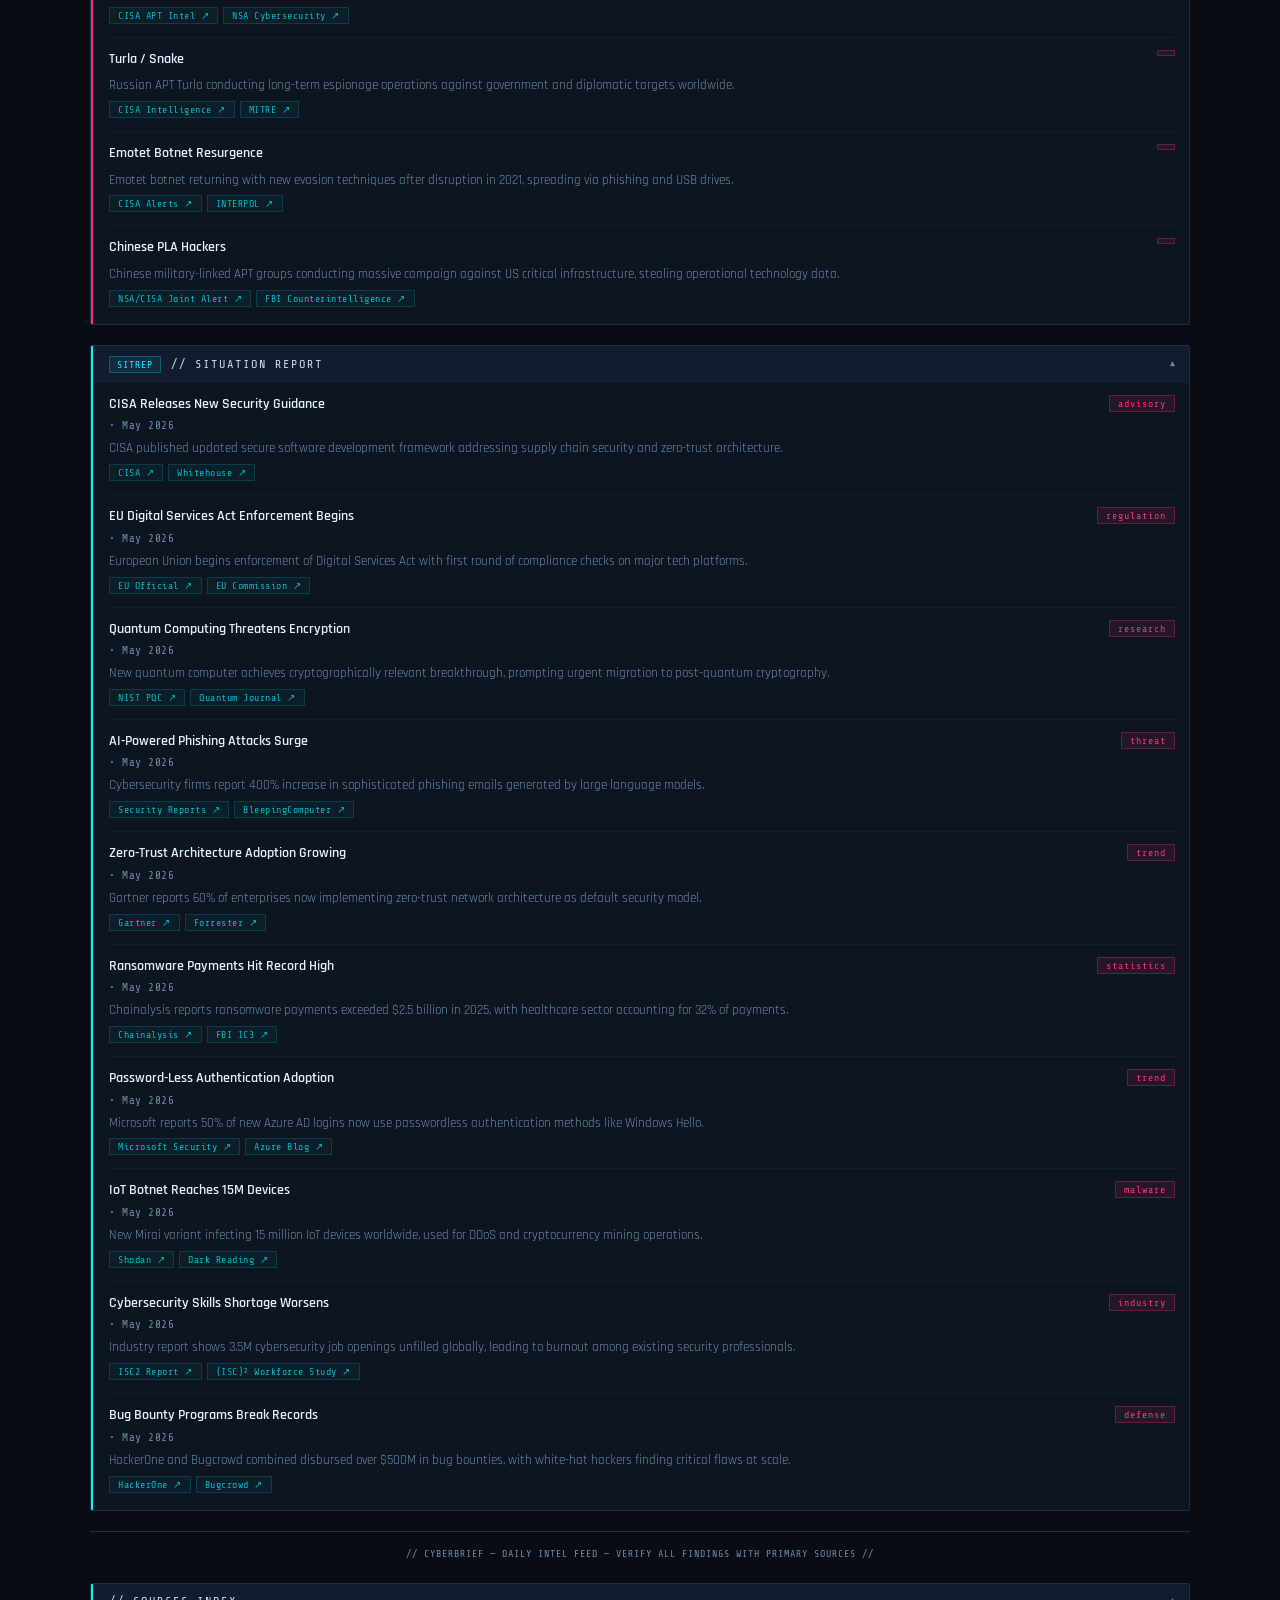
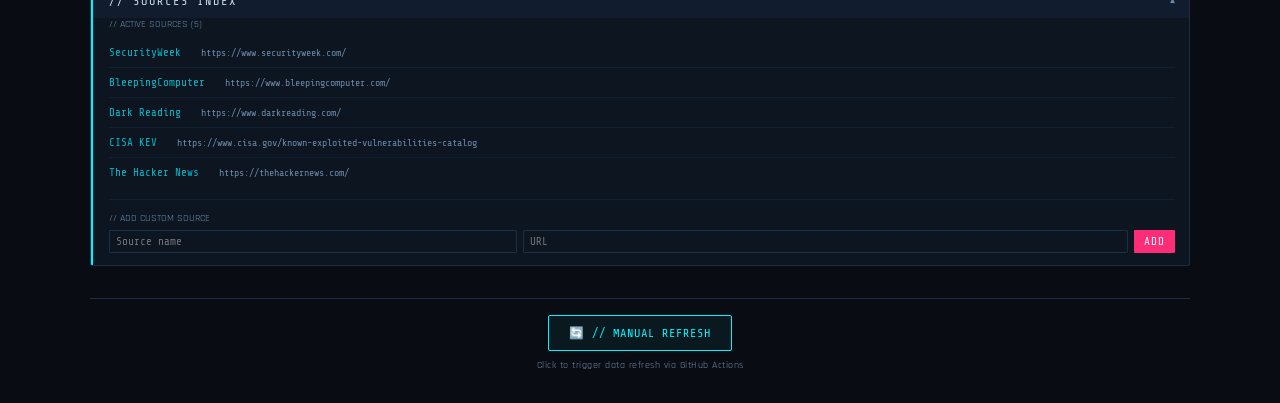
==== commit 4a860c54: "Add files via upload" ====
--- a/ui_kits/brief/index.html
+++ b/ui_kits/brief/index.html
@@ -82,6 +82,148 @@
   .source-url:hover{color:#00f5ff}
   .source-remove{font-size:10px;color:#ff3a3a;cursor:pointer;margin-left:8px;padding:2px 6px;background:rgba(255,58,58,0.1);border:1px solid rgba(255,58,58,0.3);border-radius:1px}
   .source-remove:hover{background:rgba(255,58,58,0.2)}
+  /* DIABLO THEME OVERRIDES */
+  body.theme-diablo{background:#0a0604;color:#d4b88a;background-image:radial-gradient(ellipse at top,#1a0a05 0%,#0a0604 60%)}
+  body.theme-diablo::before{background:repeating-linear-gradient(0deg,transparent,transparent 2px,rgba(0,0,0,0.18) 2px,rgba(0,0,0,0.18) 4px)}
+  body.theme-diablo .logo{color:#e8c469;text-shadow:0 0 20px rgba(232,196,105,0.7),0 0 4px rgba(255,140,0,0.5);letter-spacing:3px}
+  body.theme-diablo .logo span{color:#a01818;text-shadow:0 0 22px rgba(200,30,30,0.9),0 0 6px rgba(255,40,0,0.6)}
+  body.theme-diablo .date{background:#1a0e07;border-color:#7a4a1f;color:#d4b88a;box-shadow:inset 0 0 8px rgba(0,0,0,0.6)}
+  body.theme-diablo .btn{background:linear-gradient(180deg,#3a1a0a 0%,#1f0d05 100%);border:1px solid #8b2a1a;color:#e8c469;text-shadow:0 0 8px rgba(232,196,105,0.5);box-shadow:0 0 12px rgba(139,42,26,0.4),inset 0 0 8px rgba(0,0,0,0.5)}
+  body.theme-diablo .btn:hover{background:linear-gradient(180deg,#5a2410 0%,#2f1408 100%);box-shadow:0 0 22px rgba(200,60,30,0.6),inset 0 0 10px rgba(0,0,0,0.6)}
+  body.theme-diablo .metric{background:linear-gradient(180deg,#1f0f08 0%,#120705 100%);border:1px solid #6a3818;box-shadow:inset 0 0 12px rgba(0,0,0,0.6),0 0 8px rgba(139,42,26,0.2)}
+  body.theme-diablo .mlbl{color:#a88560;letter-spacing:2px}
+  body.theme-diablo .v-c{color:#ff3a1a;text-shadow:0 0 14px rgba(255,58,26,0.8),0 0 4px rgba(255,0,0,0.5)}
+  body.theme-diablo .v-h{color:#ff9a2a;text-shadow:0 0 14px rgba(255,154,42,0.7)}
+  body.theme-diablo .v-b{color:#e8c469;text-shadow:0 0 14px rgba(232,196,105,0.7)}
+  body.theme-diablo .v-n{color:#c2185b;text-shadow:0 0 14px rgba(194,24,91,0.6)}
+  body.theme-diablo .section{background:linear-gradient(180deg,#1a0d07 0%,#0e0604 100%);border:1px solid #6a3818;box-shadow:0 0 14px rgba(0,0,0,0.6),inset 0 0 20px rgba(80,30,10,0.15)}
+  body.theme-diablo .shead{background:linear-gradient(180deg,#2a1408 0%,#1a0d07 100%);border-bottom:1px solid #6a3818}
+  body.theme-diablo .stitle{color:#e8c469;text-shadow:0 0 8px rgba(232,196,105,0.4)}
+  body.theme-diablo .ititle{color:#f0d8a0;text-shadow:0 0 4px rgba(232,196,105,0.3)}
+  body.theme-diablo .imeta{color:#a88560}
+  body.theme-diablo .idesc{color:#c9a878}
+  body.theme-diablo .item{border-bottom:1px solid #3a1f10}
+  body.theme-diablo .footer{color:#8b6840;border-top-color:#6a3818}
+  body.theme-diablo .sources-section{background:linear-gradient(180deg,#1a0d07 0%,#0e0604 100%);border-color:#6a3818}
+  body.theme-diablo .sources-section::before{background:linear-gradient(180deg,#e8c469,#a01818)}
+  body.theme-diablo .sources-header{background:linear-gradient(180deg,#2a1408 0%,#1a0d07 100%)}
+  body.theme-diablo .source-item{border-bottom:1px solid #3a1f10}
+  body.theme-diablo .source-name{color:#e8c469}
+  body.theme-diablo .source-url{color:#a88560}
+  body.theme-diablo .src-link{background:rgba(139,42,26,0.18);border:1px solid #8b2a1a;color:#e8c469;text-shadow:0 0 6px rgba(232,196,105,0.4)}
+  body.theme-diablo .src-link:hover{background:rgba(200,60,30,0.3);color:#fff0c0;border-color:#c84020}
+  body.theme-diablo .b-critical{background:rgba(200,30,30,0.18);color:#ff3a1a;border:1px solid #8b1818;text-shadow:0 0 6px rgba(255,58,26,0.6)}
+  body.theme-diablo .b-high{background:rgba(200,100,20,0.18);color:#ff9a2a;border:1px solid #8b5818;text-shadow:0 0 6px rgba(255,154,42,0.5)}
+  body.theme-diablo .b-medium{background:rgba(180,140,40,0.15);color:#d4b86a;border:1px solid #7a5818}
+  body.theme-diablo .b-info{background:rgba(140,100,50,0.18);color:#e8c469;border:1px solid #6a3818}
+  body.theme-diablo .b-news,body.theme-diablo .b-threat{background:rgba(160,24,24,0.2);color:#ff3a1a;border:1px solid #8b1818;text-shadow:0 0 6px rgba(255,58,26,0.5)}
+  body.theme-diablo .ioc{background:rgba(139,42,26,0.15);border:1px solid #6a3818;color:#e8c469}
+  body.theme-diablo input{background:#1a0d07 !important;border:1px solid #6a3818 !important;color:#d4b88a !important}
+  body.theme-diablo .s-breach::before{background:linear-gradient(180deg,#ff3a1a,#8b1818)}
+  body.theme-diablo .s-cve::before{background:linear-gradient(180deg,#ff9a2a,#8b5818)}
+  body.theme-diablo .s-threat::before{background:linear-gradient(180deg,#a01818,#400808)}
+  body.theme-diablo .s-news::before{background:linear-gradient(180deg,#e8c469,#7a5018)}
+  .theme-toggle{position:fixed;bottom:1rem;right:1rem;z-index:200;padding:8px 14px;font-family:'Share Tech Mono',monospace;font-size:11px;letter-spacing:1px;background:transparent;border:1px solid #00f5ff;color:#00f5ff;border-radius:2px;cursor:pointer;text-shadow:0 0 8px rgba(0,245,255,0.4)}
+  body.theme-diablo .theme-toggle{border-color:#8b2a1a;color:#e8c469;background:linear-gradient(180deg,#3a1a0a 0%,#1f0d05 100%);text-shadow:0 0 8px rgba(232,196,105,0.5);box-shadow:0 0 12px rgba(139,42,26,0.4)}
+  /* STEAMPUNK THEME */
+  body.theme-steampunk{background:#1f1610;color:#d9c39a;background-image:radial-gradient(ellipse at center,#2a1f15 0%,#15100a 70%)}
+  body.theme-steampunk::before{background:repeating-linear-gradient(0deg,transparent,transparent 3px,rgba(184,134,76,0.05) 3px,rgba(184,134,76,0.05) 6px)}
+  body.theme-steampunk .logo{color:#d4a356;text-shadow:0 0 10px rgba(212,163,86,0.6);font-family:'Share Tech Mono',serif;letter-spacing:3px}
+  body.theme-steampunk .logo span{color:#8b4513;text-shadow:0 0 10px rgba(139,69,19,0.6)}
+  body.theme-steampunk .date{background:#2a1f15;border:1px solid #8b6f47;color:#d9c39a;box-shadow:inset 0 0 6px rgba(0,0,0,0.5)}
+  body.theme-steampunk .btn{background:linear-gradient(180deg,#5a4226 0%,#3a2a18 100%);border:1px solid #8b6f47;color:#d4a356;text-shadow:0 0 6px rgba(212,163,86,0.5);box-shadow:inset 0 1px 2px rgba(212,163,86,0.2),0 2px 6px rgba(0,0,0,0.6)}
+  body.theme-steampunk .btn:hover{background:linear-gradient(180deg,#6a5236 0%,#4a3a28 100%)}
+  body.theme-steampunk .metric{background:linear-gradient(180deg,#2a1f15 0%,#1a120a 100%);border:1px solid #8b6f47;box-shadow:inset 0 0 10px rgba(0,0,0,0.5)}
+  body.theme-steampunk .mlbl{color:#a08868}
+  body.theme-steampunk .v-c{color:#cc4422;text-shadow:0 0 10px rgba(204,68,34,0.7)}
+  body.theme-steampunk .v-h{color:#d4a356;text-shadow:0 0 10px rgba(212,163,86,0.6)}
+  body.theme-steampunk .v-b{color:#b8895c;text-shadow:0 0 10px rgba(184,137,92,0.5)}
+  body.theme-steampunk .v-n{color:#8b6f47;text-shadow:0 0 10px rgba(139,111,71,0.5)}
+  body.theme-steampunk .section{background:linear-gradient(180deg,#2a1f15 0%,#15100a 100%);border:1px solid #8b6f47}
+  body.theme-steampunk .shead{background:linear-gradient(180deg,#3a2a18 0%,#2a1f15 100%);border-bottom:1px solid #8b6f47}
+  body.theme-steampunk .stitle,body.theme-steampunk .ititle{color:#d4a356}
+  body.theme-steampunk .imeta{color:#a08868}
+  body.theme-steampunk .idesc{color:#c9b88a}
+  body.theme-steampunk .item{border-bottom-color:#3a2a18}
+  body.theme-steampunk .footer{color:#a08868;border-top-color:#8b6f47}
+  body.theme-steampunk .sources-section{background:#2a1f15;border-color:#8b6f47}
+  body.theme-steampunk .sources-header{background:#3a2a18}
+  body.theme-steampunk .source-name{color:#d4a356}
+  body.theme-steampunk .source-url{color:#a08868}
+  body.theme-steampunk .src-link{background:rgba(139,111,71,0.18);border:1px solid #8b6f47;color:#d4a356}
+  body.theme-steampunk .src-link:hover{background:rgba(139,111,71,0.35);color:#f0d8a0}
+  body.theme-steampunk .b-critical{background:rgba(204,68,34,0.18);color:#cc4422;border:1px solid #8b3018}
+  body.theme-steampunk .b-high{background:rgba(212,163,86,0.15);color:#d4a356;border:1px solid #8b6f47}
+  body.theme-steampunk .b-medium{background:rgba(150,140,80,0.15);color:#a89868;border:1px solid #6a5d3a}
+  body.theme-steampunk .b-info,body.theme-steampunk .b-news,body.theme-steampunk .b-threat{background:rgba(184,137,92,0.18);color:#b8895c;border:1px solid #6a4828}
+  body.theme-steampunk input{background:#2a1f15 !important;border:1px solid #8b6f47 !important;color:#d9c39a !important}
+  body.theme-steampunk .theme-toggle{border-color:#8b6f47;color:#d4a356;background:linear-gradient(180deg,#5a4226 0%,#3a2a18 100%);text-shadow:0 0 6px rgba(212,163,86,0.5)}
+  /* GOTH THEME */
+  body.theme-goth{background:#0a0612;color:#b8a8c8;background-image:radial-gradient(ellipse at top,#1a0d28 0%,#050310 70%)}
+  body.theme-goth::before{background:repeating-linear-gradient(0deg,transparent,transparent 2px,rgba(0,0,0,0.15) 2px,rgba(0,0,0,0.15) 4px)}
+  body.theme-goth .logo{color:#d8b8e8;text-shadow:0 0 20px rgba(216,184,232,0.7),0 0 6px rgba(180,40,180,0.4);letter-spacing:3px}
+  body.theme-goth .logo span{color:#8b1a3a;text-shadow:0 0 20px rgba(139,26,58,0.8)}
+  body.theme-goth .date{background:#1a0d28;border:1px solid #5a2a6a;color:#b8a8c8}
+  body.theme-goth .btn{background:linear-gradient(180deg,#2a1240 0%,#15081f 100%);border:1px solid #6a2a8a;color:#d8b8e8;text-shadow:0 0 8px rgba(216,184,232,0.5);box-shadow:0 0 12px rgba(106,42,138,0.4)}
+  body.theme-goth .btn:hover{background:linear-gradient(180deg,#3a1a55 0%,#1f0c2f 100%)}
+  body.theme-goth .metric{background:linear-gradient(180deg,#1a0d28 0%,#0a0612 100%);border:1px solid #5a2a6a}
+  body.theme-goth .mlbl{color:#9888a8}
+  body.theme-goth .v-c{color:#c8284c;text-shadow:0 0 14px rgba(200,40,76,0.8)}
+  body.theme-goth .v-h{color:#a060d0;text-shadow:0 0 14px rgba(160,96,208,0.7)}
+  body.theme-goth .v-b{color:#d8b8e8;text-shadow:0 0 14px rgba(216,184,232,0.6)}
+  body.theme-goth .v-n{color:#8b1a3a;text-shadow:0 0 14px rgba(139,26,58,0.7)}
+  body.theme-goth .section{background:linear-gradient(180deg,#1a0d28 0%,#0a0612 100%);border:1px solid #5a2a6a;box-shadow:0 0 14px rgba(0,0,0,0.6)}
+  body.theme-goth .shead{background:linear-gradient(180deg,#2a1240 0%,#1a0d28 100%);border-bottom:1px solid #5a2a6a}
+  body.theme-goth .stitle,body.theme-goth .ititle{color:#d8b8e8;text-shadow:0 0 6px rgba(216,184,232,0.3)}
+  body.theme-goth .imeta{color:#9888a8}
+  body.theme-goth .idesc{color:#b8a8c8}
+  body.theme-goth .item{border-bottom-color:#3a1a4a}
+  body.theme-goth .footer{color:#9888a8;border-top-color:#5a2a6a}
+  body.theme-goth .sources-section{background:#1a0d28;border-color:#5a2a6a}
+  body.theme-goth .sources-header{background:#2a1240}
+  body.theme-goth .source-name{color:#d8b8e8}
+  body.theme-goth .source-url{color:#9888a8}
+  body.theme-goth .src-link{background:rgba(106,42,138,0.2);border:1px solid #6a2a8a;color:#d8b8e8}
+  body.theme-goth .src-link:hover{background:rgba(160,96,208,0.3);color:#f0e0ff}
+  body.theme-goth .b-critical{background:rgba(200,40,76,0.2);color:#c8284c;border:1px solid #8b1a3a}
+  body.theme-goth .b-high{background:rgba(160,96,208,0.2);color:#a060d0;border:1px solid #6a2a8a}
+  body.theme-goth .b-medium{background:rgba(108,80,140,0.2);color:#9070b0;border:1px solid #4a2a6a}
+  body.theme-goth .b-info,body.theme-goth .b-news,body.theme-goth .b-threat{background:rgba(139,26,58,0.2);color:#c8284c;border:1px solid #6a1a2a}
+  body.theme-goth input{background:#1a0d28 !important;border:1px solid #5a2a6a !important;color:#b8a8c8 !important}
+  body.theme-goth .theme-toggle{border-color:#6a2a8a;color:#d8b8e8;background:linear-gradient(180deg,#2a1240 0%,#15081f 100%);text-shadow:0 0 8px rgba(216,184,232,0.5)}
+  /* WESTERN THEME */
+  body.theme-western{background:#2a1f15;color:#d9c39a;background-image:radial-gradient(ellipse at top,#4a3520 0%,#1a1208 80%)}
+  body.theme-western::before{background:repeating-linear-gradient(0deg,transparent,transparent 3px,rgba(212,140,60,0.04) 3px,rgba(212,140,60,0.04) 6px)}
+  body.theme-western .logo{color:#e8a040;text-shadow:0 0 15px rgba(232,160,64,0.7);letter-spacing:3px}
+  body.theme-western .logo span{color:#c04020;text-shadow:0 0 15px rgba(192,64,32,0.7)}
+  body.theme-western .date{background:#3a2a18;border:1px solid #8b5a30;color:#d9c39a}
+  body.theme-western .btn{background:linear-gradient(180deg,#5a3a20 0%,#3a2510 100%);border:1px solid #8b5a30;color:#e8a040;text-shadow:0 0 6px rgba(232,160,64,0.5);box-shadow:inset 0 1px 0 rgba(232,160,64,0.2)}
+  body.theme-western .btn:hover{background:linear-gradient(180deg,#6a4528 0%,#4a3018 100%)}
+  body.theme-western .metric{background:linear-gradient(180deg,#3a2a18 0%,#1a1208 100%);border:1px solid #8b5a30}
+  body.theme-western .mlbl{color:#a88860}
+  body.theme-western .v-c{color:#c04020;text-shadow:0 0 12px rgba(192,64,32,0.7)}
+  body.theme-western .v-h{color:#e8a040;text-shadow:0 0 12px rgba(232,160,64,0.7)}
+  body.theme-western .v-b{color:#d4a060;text-shadow:0 0 12px rgba(212,160,96,0.6)}
+  body.theme-western .v-n{color:#a88860;text-shadow:0 0 12px rgba(168,136,96,0.5)}
+  body.theme-western .section{background:linear-gradient(180deg,#3a2a18 0%,#1a1208 100%);border:1px solid #8b5a30}
+  body.theme-western .shead{background:linear-gradient(180deg,#5a3a20 0%,#3a2510 100%);border-bottom:1px solid #8b5a30}
+  body.theme-western .stitle,body.theme-western .ititle{color:#e8a040}
+  body.theme-western .imeta{color:#a88860}
+  body.theme-western .idesc{color:#c9b88a}
+  body.theme-western .item{border-bottom-color:#4a3520}
+  body.theme-western .footer{color:#a88860;border-top-color:#8b5a30}
+  body.theme-western .sources-section{background:#3a2a18;border-color:#8b5a30}
+  body.theme-western .sources-header{background:#5a3a20}
+  body.theme-western .source-name{color:#e8a040}
+  body.theme-western .source-url{color:#a88860}
+  body.theme-western .src-link{background:rgba(139,90,48,0.2);border:1px solid #8b5a30;color:#e8a040}
+  body.theme-western .src-link:hover{background:rgba(232,160,64,0.25);color:#fff0c0}
+  body.theme-western .b-critical{background:rgba(192,64,32,0.2);color:#c04020;border:1px solid #8b2a18}
+  body.theme-western .b-high{background:rgba(232,160,64,0.2);color:#e8a040;border:1px solid #8b5a30}
+  body.theme-western .b-medium{background:rgba(168,136,96,0.18);color:#a88860;border:1px solid #6a4830}
+  body.theme-western .b-info,body.theme-western .b-news,body.theme-western .b-threat{background:rgba(212,160,96,0.18);color:#d4a060;border:1px solid #6a4a28}
+  body.theme-western input{background:#3a2a18 !important;border:1px solid #8b5a30 !important;color:#d9c39a !important}
+  body.theme-western .theme-toggle{border-color:#8b5a30;color:#e8a040;background:linear-gradient(180deg,#5a3a20 0%,#3a2510 100%);text-shadow:0 0 6px rgba(232,160,64,0.5)}
 </style>
 </head>
 <body>
@@ -279,5 +421,12 @@
   }
 }
 </script>
+<button class="theme-toggle" id="themeToggle" onclick="toggleTheme()">// THEME: CYBER</button>
+<script>
+var THEMES=['cyber','diablo','steampunk','goth','western'];
+var THEME_LABELS={cyber:'CYBER',diablo:'DIABLO',steampunk:'STEAMPUNK',goth:'GOTH',western:'WESTERN'};
+(function(){var t=localStorage.getItem('cbTheme')||'cyber';THEMES.forEach(function(x){document.body.classList.remove('theme-'+x)});if(t!=='cyber')document.body.classList.add('theme-'+t);var b=document.getElementById('themeToggle');if(b)b.textContent='// THEME: '+THEME_LABELS[t]})();
+function toggleTheme(){var cur=localStorage.getItem('cbTheme')||'cyber';var idx=(THEMES.indexOf(cur)+1)%THEMES.length;var next=THEMES[idx];THEMES.forEach(function(x){document.body.classList.remove('theme-'+x)});if(next!=='cyber')document.body.classList.add('theme-'+next);localStorage.setItem('cbTheme',next);document.getElementById('themeToggle').textContent='// THEME: '+THEME_LABELS[next]}
+</script>
 </body>
 </html>
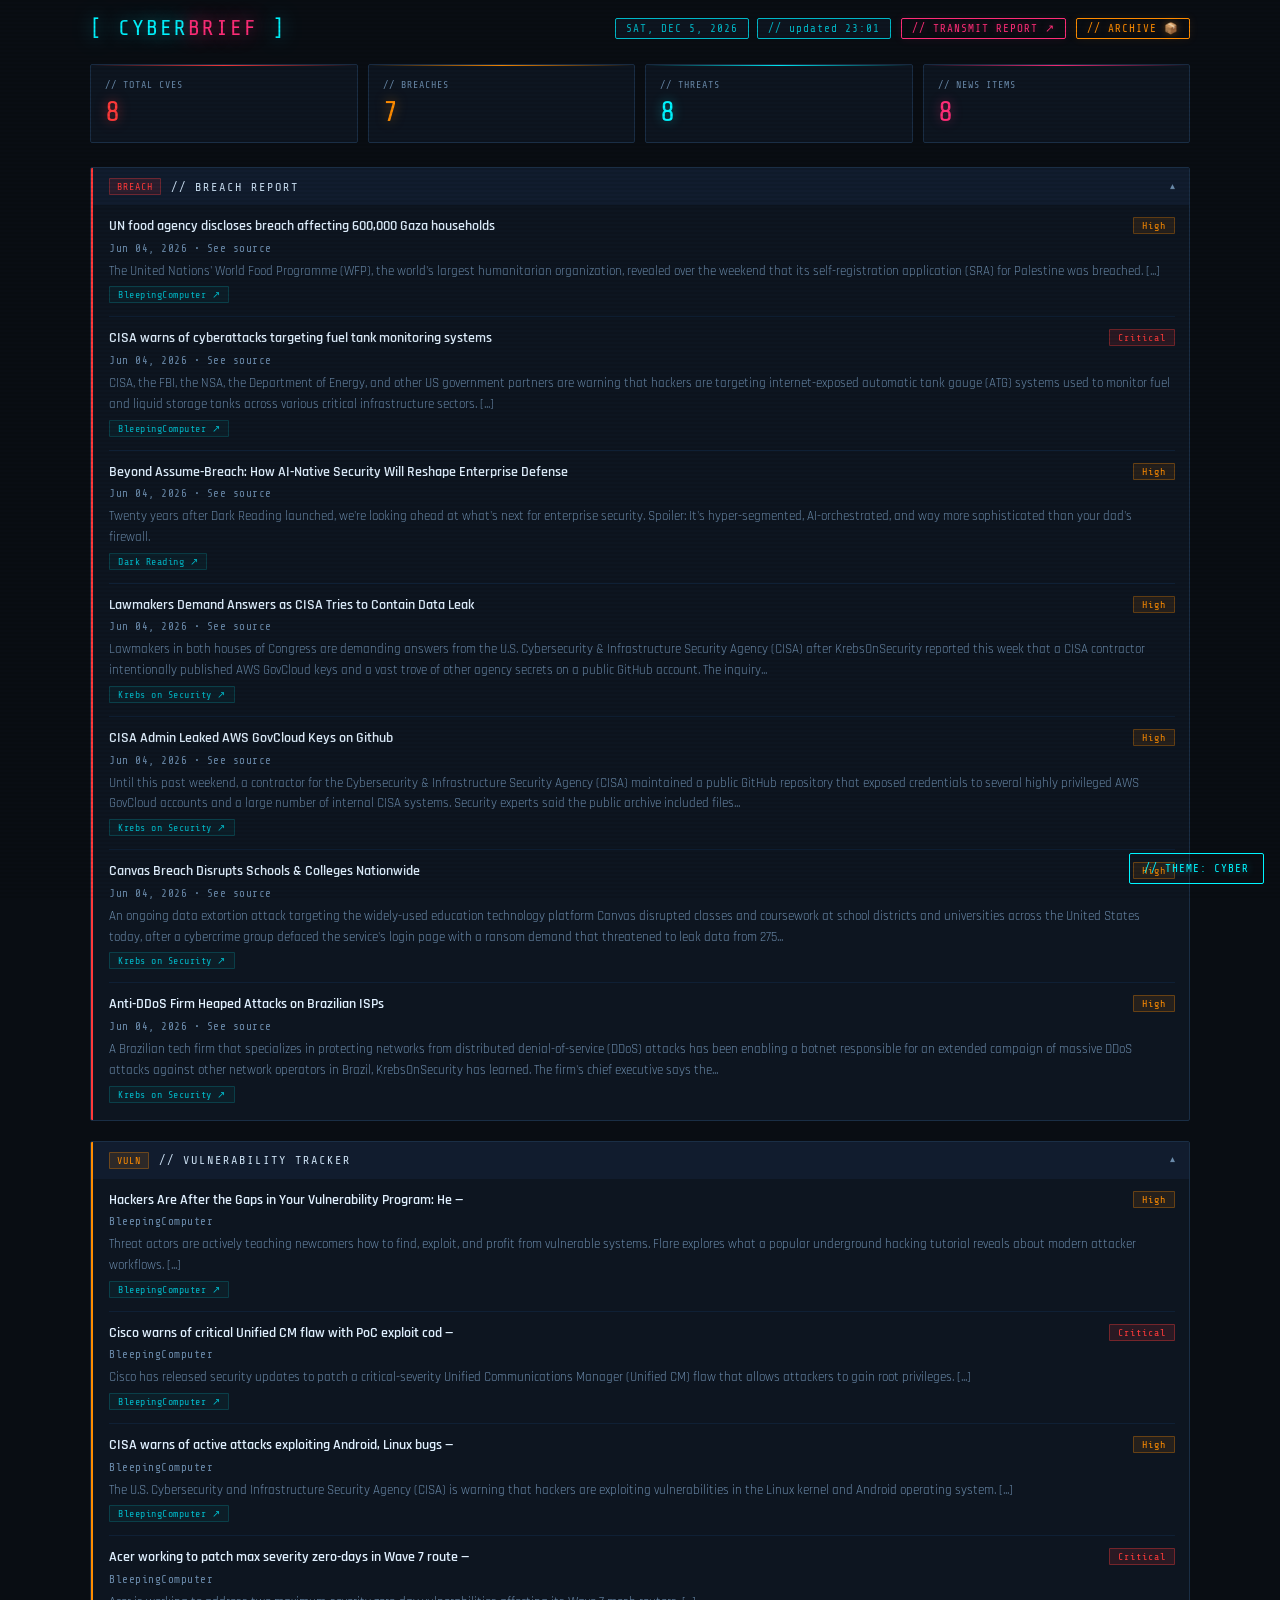
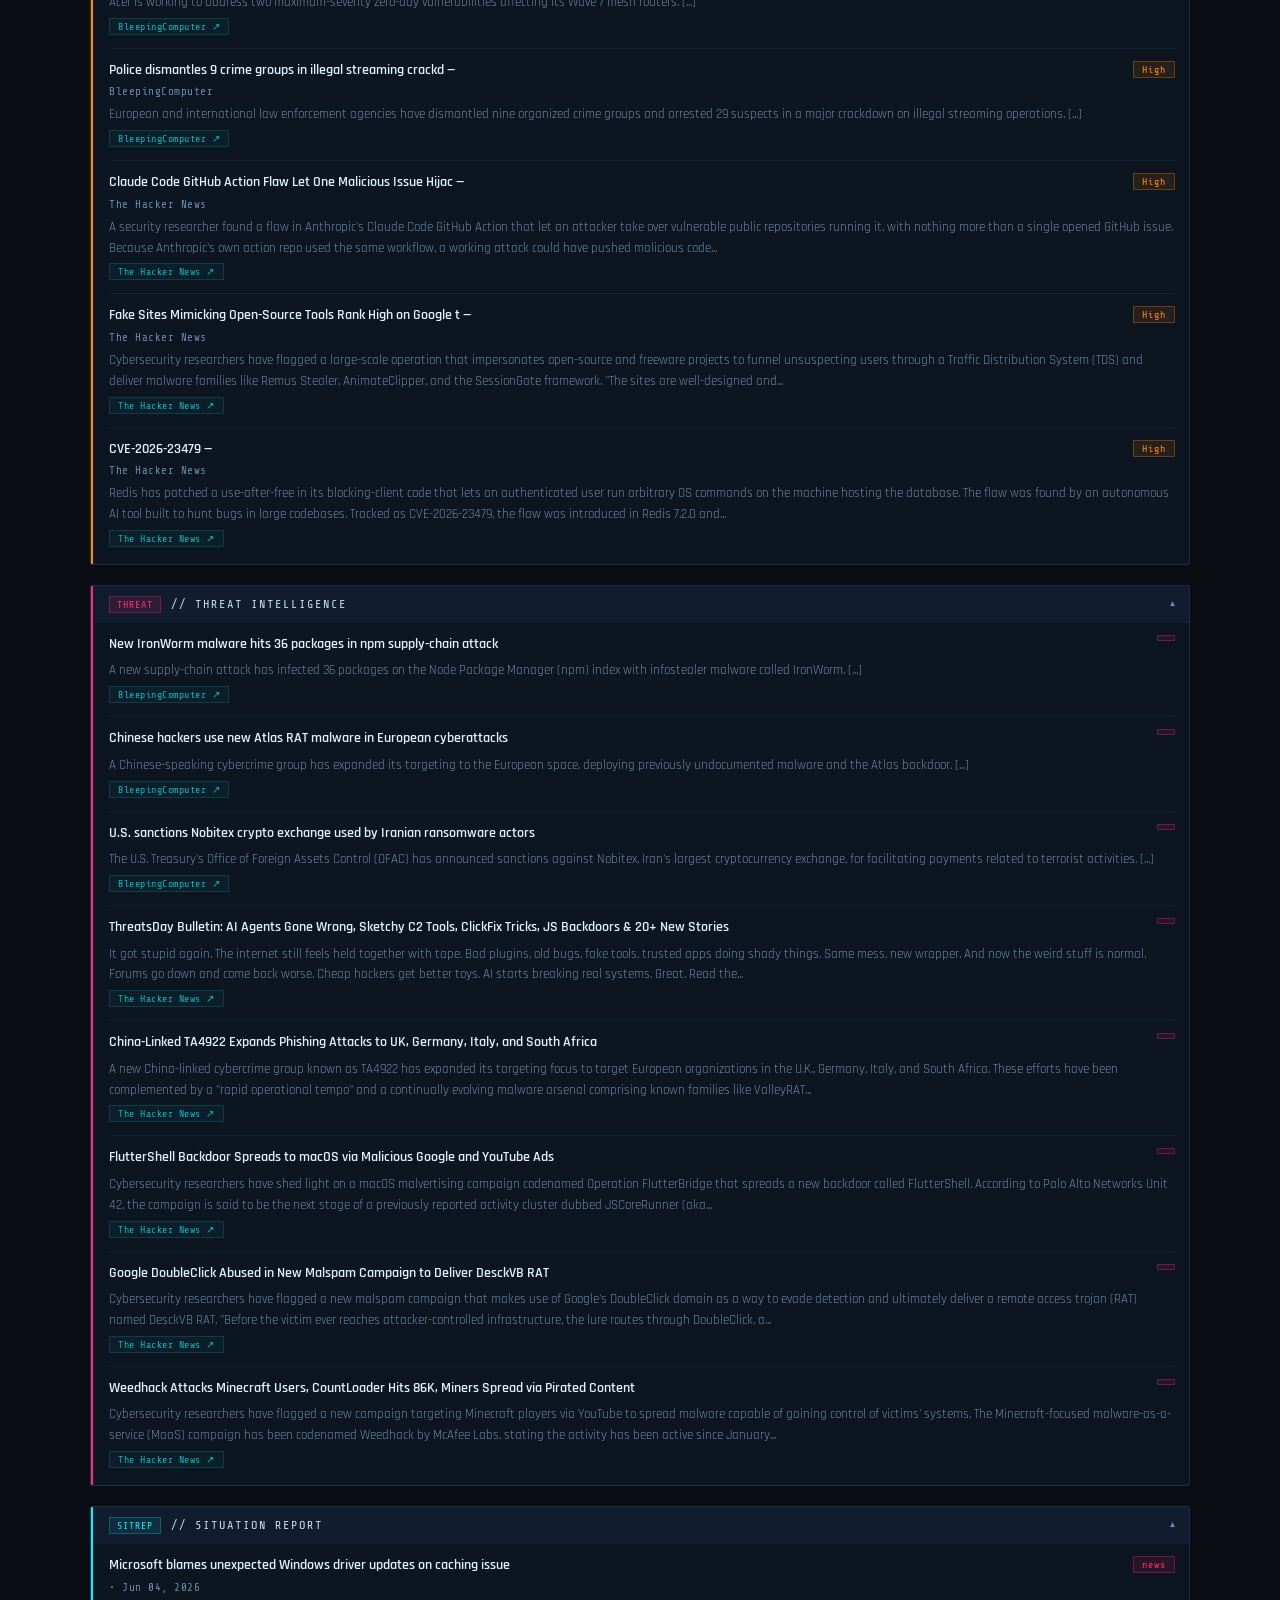
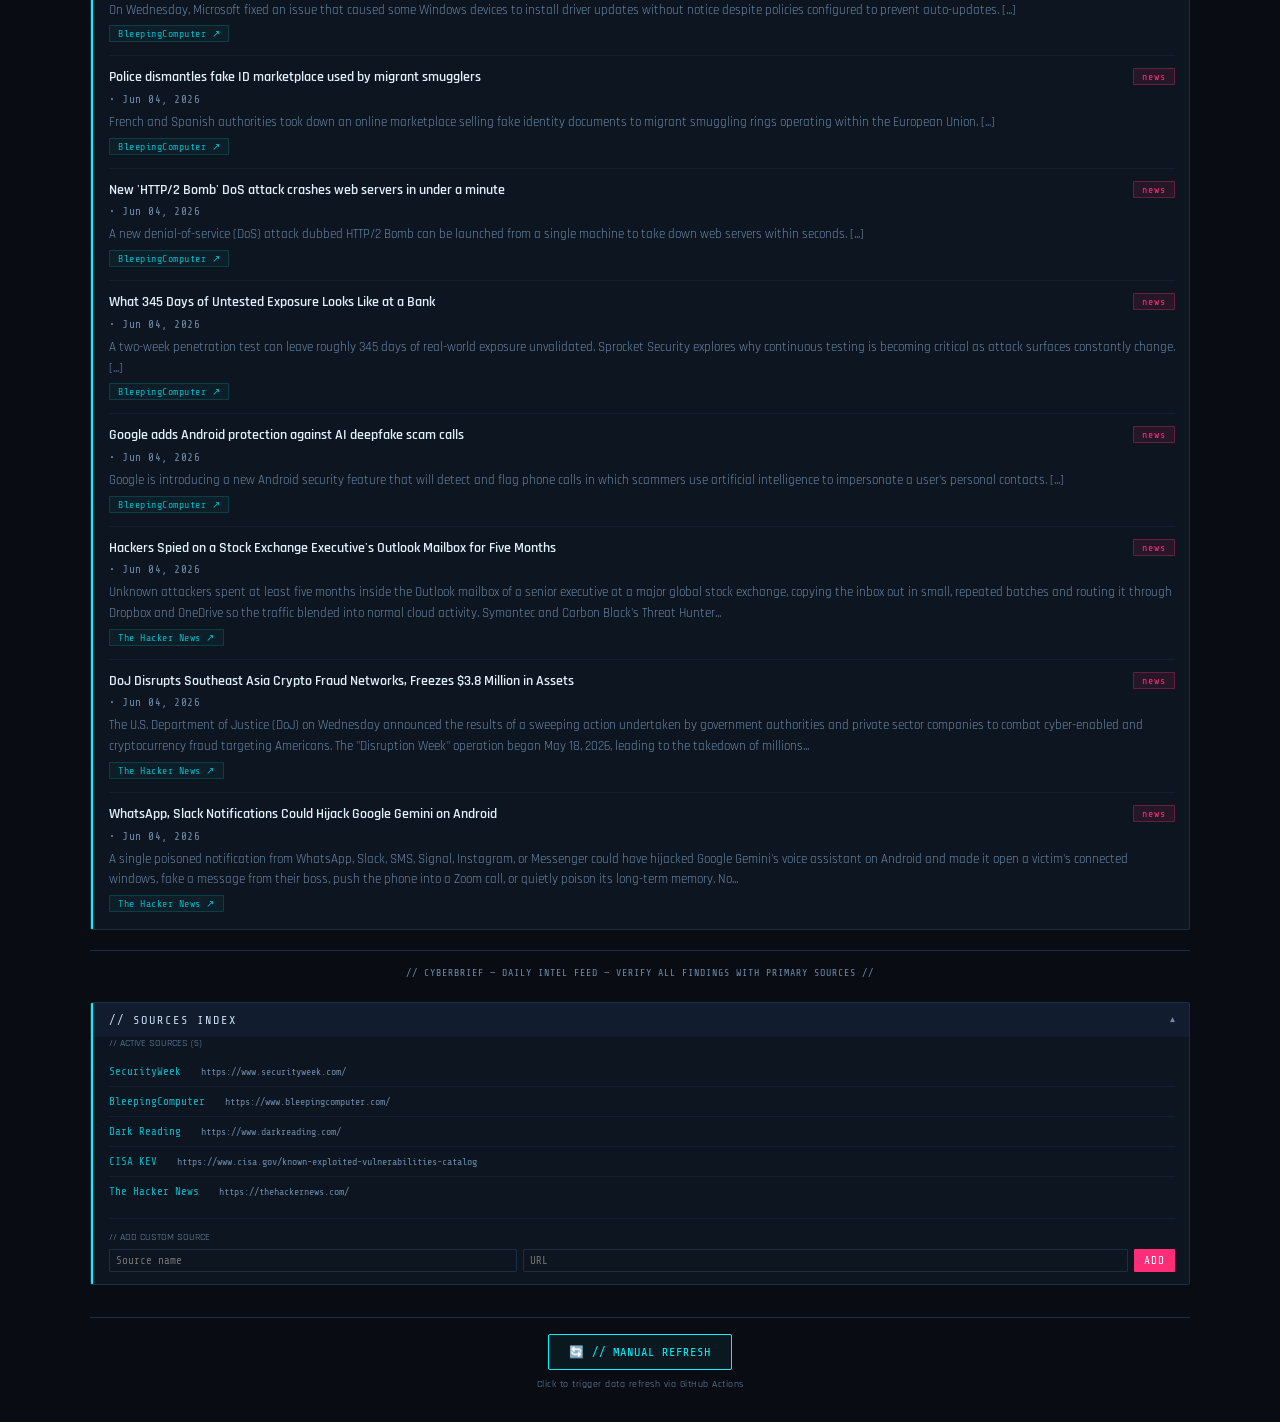
==== commit c2661e7c: "Add files via upload" ====
--- a/ui_kits/brief/index.html
+++ b/ui_kits/brief/index.html
@@ -83,7 +83,7 @@
   .source-remove{font-size:10px;color:#ff3a3a;cursor:pointer;margin-left:8px;padding:2px 6px;background:rgba(255,58,58,0.1);border:1px solid rgba(255,58,58,0.3);border-radius:1px}
   .source-remove:hover{background:rgba(255,58,58,0.2)}
   /* DIABLO THEME OVERRIDES */
-  body.theme-diablo{background:#0a0604;color:#d4b88a;background-image:radial-gradient(ellipse at top,#1a0a05 0%,#0a0604 60%)}
+  body.theme-diablo{background:#0a0604;color:#d4b88a;background:linear-gradient(-45deg,#1a0a05,#3a1a0a,#1a0d07,#0e0604,#1a0a05);background-size:400% 400%;animation:gradientDiablo 15s ease infinite}
   body.theme-diablo::before{background:repeating-linear-gradient(0deg,transparent,transparent 2px,rgba(0,0,0,0.18) 2px,rgba(0,0,0,0.18) 4px)}
   body.theme-diablo .logo{color:#e8c469;text-shadow:0 0 20px rgba(232,196,105,0.7),0 0 4px rgba(255,140,0,0.5);letter-spacing:3px}
   body.theme-diablo .logo span{color:#a01818;text-shadow:0 0 22px rgba(200,30,30,0.9),0 0 6px rgba(255,40,0,0.6)}
@@ -125,8 +125,255 @@
   body.theme-diablo .s-news::before{background:linear-gradient(180deg,#e8c469,#7a5018)}
   .theme-toggle{position:fixed;bottom:1rem;right:1rem;z-index:200;padding:8px 14px;font-family:'Share Tech Mono',monospace;font-size:11px;letter-spacing:1px;background:transparent;border:1px solid #00f5ff;color:#00f5ff;border-radius:2px;cursor:pointer;text-shadow:0 0 8px rgba(0,245,255,0.4)}
   body.theme-diablo .theme-toggle{border-color:#8b2a1a;color:#e8c469;background:linear-gradient(180deg,#3a1a0a 0%,#1f0d05 100%);text-shadow:0 0 8px rgba(232,196,105,0.5);box-shadow:0 0 12px rgba(139,42,26,0.4)}
+  /* DEEP SEA THEME */
+  @keyframes gradientDeepSea{0%{background-position:0% 50%}50%{background-position:100% 50%}100%{background-position:0% 50%}}
+  @keyframes bubbleFloat{0%{transform:translateY(100vh) scale(0.5);opacity:0}50%{opacity:0.6}100%{transform:translateY(-10vh) scale(1.2);opacity:0}}
+  body.theme-deepsea{color:#a0e8d0;background:linear-gradient(-45deg,#020d1a,#041a2e,#020810,#051525,#020d1a);background-size:400% 400%;animation:gradientDeepSea 18s ease infinite}
+  body.theme-deepsea::before{background:repeating-linear-gradient(180deg,transparent,transparent 4px,rgba(0,180,160,0.03) 4px,rgba(0,180,160,0.03) 8px)}
+  body.theme-deepsea .logo{color:#00e8c8;text-shadow:0 0 20px rgba(0,232,200,0.8),0 0 6px rgba(0,200,180,0.4);letter-spacing:3px}
+  body.theme-deepsea .logo span{color:#00a8ff;text-shadow:0 0 18px rgba(0,168,255,0.7)}
+  body.theme-deepsea .date{background:#041a2e;border:1px solid #006a60;color:#a0e8d0}
+  body.theme-deepsea .btn{background:linear-gradient(180deg,#04283a 0%,#020d1a 100%);border:1px solid #00a890;color:#00e8c8;text-shadow:0 0 8px rgba(0,232,200,0.5);box-shadow:0 0 12px rgba(0,168,144,0.3)}
+  body.theme-deepsea .btn:hover{background:linear-gradient(180deg,#063848 0%,#031520 100%)}
+  body.theme-deepsea .metric{background:linear-gradient(180deg,#041a2e 0%,#020810 100%);border:1px solid #00504a}
+  body.theme-deepsea .mlbl{color:#407868}
+  body.theme-deepsea .v-c{color:#ff4040;text-shadow:0 0 14px rgba(255,64,64,0.7)}
+  body.theme-deepsea .v-h{color:#00e8c8;text-shadow:0 0 14px rgba(0,232,200,0.8)}
+  body.theme-deepsea .v-b{color:#00a8ff;text-shadow:0 0 14px rgba(0,168,255,0.7)}
+  body.theme-deepsea .v-n{color:#40c8a0;text-shadow:0 0 14px rgba(64,200,160,0.6)}
+  body.theme-deepsea .section{background:linear-gradient(180deg,#041a2e 0%,#020810 100%);border:1px solid #00504a}
+  body.theme-deepsea .shead{background:linear-gradient(180deg,#052538 0%,#031828 100%)}
+  body.theme-deepsea .stitle{color:#00e8c8;text-shadow:0 0 8px rgba(0,232,200,0.4)}
+  body.theme-deepsea .ititle{color:#c0f0e0}
+  body.theme-deepsea .imeta{color:#407868}
+  body.theme-deepsea .idesc{color:#80c0a8}
+  body.theme-deepsea .item{border-bottom-color:#002a28}
+  body.theme-deepsea .footer{color:#407868;border-top-color:#00504a}
+  body.theme-deepsea .sources-section{background:#041a2e;border-color:#00504a}
+  body.theme-deepsea .sources-section::before{background:#00e8c8}
+  body.theme-deepsea .sources-header{background:#052538}
+  body.theme-deepsea .source-name{color:#00e8c8}
+  body.theme-deepsea .src-link{background:rgba(0,168,144,0.1);border:1px solid #006a60;color:#00e8c8}
+  body.theme-deepsea .src-link:hover{background:rgba(0,168,144,0.25);color:#a0fff0}
+  body.theme-deepsea .b-critical{background:rgba(255,64,64,0.12);color:#ff6060;border:1px solid rgba(255,64,64,0.4)}
+  body.theme-deepsea .b-high{background:rgba(0,232,200,0.1);color:#00e8c8;border:1px solid rgba(0,232,200,0.3)}
+  body.theme-deepsea .b-medium{background:rgba(0,168,255,0.1);color:#40a8e0;border:1px solid rgba(0,168,255,0.3)}
+  body.theme-deepsea .b-info,body.theme-deepsea .b-news,body.theme-deepsea .b-threat{background:rgba(0,168,144,0.1);color:#00c8a8;border:1px solid rgba(0,168,144,0.3)}
+  body.theme-deepsea .ioc{background:rgba(0,168,144,0.1);border:1px solid #006a60;color:#00e8c8}
+  body.theme-deepsea .s-breach::before{background:#ff4040}
+  body.theme-deepsea .s-cve::before{background:#00e8c8}
+  body.theme-deepsea .s-threat::before{background:#00a8ff}
+  body.theme-deepsea .s-news::before{background:#40c8a0}
+  body.theme-deepsea input{background:#041a2e !important;border:1px solid #006a60 !important;color:#a0e8d0 !important}
+  body.theme-deepsea .theme-toggle{border-color:#00a890;color:#00e8c8;background:linear-gradient(180deg,#04283a 0%,#020d1a 100%);text-shadow:0 0 8px rgba(0,232,200,0.5)}
+  /* NOIR CITY THEME */
+  @keyframes gradientNoir{0%{background-position:0% 50%}50%{background-position:100% 50%}100%{background-position:0% 50%}}
+  @keyframes rainFall{0%{background-position:0 0}100%{background-position:0 100%}}
+  body.theme-noir{color:#c8b896;background:linear-gradient(-45deg,#0a0a0e,#141418,#0e0e12,#080808,#0a0a0e);background-size:400% 400%;animation:gradientNoir 20s ease infinite}
+  body.theme-noir::before{background:repeating-linear-gradient(transparent,transparent 1px,rgba(200,180,150,0.02) 1px,rgba(200,180,150,0.02) 2px),repeating-linear-gradient(90deg,transparent,transparent 60px,rgba(200,180,150,0.01) 60px,rgba(200,180,150,0.01) 61px)}
+  body.theme-noir .logo{color:#d4a830;text-shadow:0 0 14px rgba(212,168,48,0.7);font-family:'Share Tech Mono',monospace;letter-spacing:4px}
+  body.theme-noir .logo span{color:#8b6020;text-shadow:0 0 12px rgba(139,96,32,0.6)}
+  body.theme-noir .date{background:#141418;border:1px solid #4a3a20;color:#c8b896}
+  body.theme-noir .btn{background:linear-gradient(180deg,#2a2418 0%,#141410 100%);border:1px solid #6a5830;color:#d4a830;text-shadow:0 0 6px rgba(212,168,48,0.5);box-shadow:inset 0 0 8px rgba(0,0,0,0.6)}
+  body.theme-noir .btn:hover{background:linear-gradient(180deg,#3a3020 0%,#1a1810 100%)}
+  body.theme-noir .metric{background:linear-gradient(180deg,#141418 0%,#080808 100%);border:1px solid #3a3020}
+  body.theme-noir .mlbl{color:#786848}
+  body.theme-noir .v-c{color:#e83030;text-shadow:0 0 10px rgba(232,48,48,0.6)}
+  body.theme-noir .v-h{color:#d4a830;text-shadow:0 0 10px rgba(212,168,48,0.6)}
+  body.theme-noir .v-b{color:#a89870;text-shadow:0 0 10px rgba(168,152,112,0.5)}
+  body.theme-noir .v-n{color:#806840;text-shadow:0 0 10px rgba(128,104,64,0.5)}
+  body.theme-noir .section{background:linear-gradient(180deg,#141418 0%,#080808 100%);border:1px solid #3a3020}
+  body.theme-noir .shead{background:linear-gradient(180deg,#1a1810 0%,#121010 100%)}
+  body.theme-noir .stitle{color:#d4a830;text-shadow:0 0 6px rgba(212,168,48,0.3)}
+  body.theme-noir .ititle{color:#e0d0a8}
+  body.theme-noir .imeta{color:#786848}
+  body.theme-noir .idesc{color:#b0a080}
+  body.theme-noir .item{border-bottom-color:#2a2418}
+  body.theme-noir .footer{color:#786848;border-top-color:#3a3020}
+  body.theme-noir .sources-section{background:#141418;border-color:#3a3020}
+  body.theme-noir .sources-section::before{background:#d4a830}
+  body.theme-noir .sources-header{background:#1a1810}
+  body.theme-noir .source-name{color:#d4a830}
+  body.theme-noir .src-link{background:rgba(212,168,48,0.08);border:1px solid #4a3a20;color:#d4a830}
+  body.theme-noir .src-link:hover{background:rgba(212,168,48,0.2);color:#f0c840}
+  body.theme-noir .b-critical{background:rgba(232,48,48,0.12);color:#e83030;border:1px solid rgba(232,48,48,0.35)}
+  body.theme-noir .b-high{background:rgba(212,168,48,0.1);color:#d4a830;border:1px solid rgba(212,168,48,0.3)}
+  body.theme-noir .b-medium{background:rgba(168,152,112,0.1);color:#a89870;border:1px solid rgba(168,152,112,0.3)}
+  body.theme-noir .b-info,body.theme-noir .b-news,body.theme-noir .b-threat{background:rgba(128,104,64,0.1);color:#907848;border:1px solid rgba(128,104,64,0.3)}
+  body.theme-noir .ioc{background:rgba(212,168,48,0.08);border:1px solid #4a3a20;color:#c8a828}
+  body.theme-noir .s-breach::before{background:#e83030}
+  body.theme-noir .s-cve::before{background:#d4a830}
+  body.theme-noir .s-threat::before{background:#806840}
+  body.theme-noir .s-news::before{background:#a89870}
+  body.theme-noir input{background:#141418 !important;border:1px solid #4a3a20 !important;color:#c8b896 !important}
+  body.theme-noir .theme-toggle{border-color:#6a5830;color:#d4a830;background:linear-gradient(180deg,#2a2418 0%,#141410 100%);text-shadow:0 0 6px rgba(212,168,48,0.5)}
+  /* ELECTRIC STORM THEME */
+  @keyframes gradientStorm{0%{background-position:0% 0%}33%{background-position:100% 50%}66%{background-position:0% 100%}100%{background-position:0% 0%}}
+  @keyframes lightning{0%,90%,100%{opacity:0}91%{opacity:0.8}92%{opacity:0}93%{opacity:0.6}94%{opacity:0}}
+  body.theme-storm{color:#c0d0e8;background:linear-gradient(-45deg,#060818,#0c0f28,#040618,#080a20,#060818);background-size:400% 400%;animation:gradientStorm 12s ease infinite}
+  body.theme-storm::before{background:repeating-linear-gradient(0deg,transparent,transparent 2px,rgba(120,140,255,0.03) 2px,rgba(120,140,255,0.03) 4px)}
+  body.theme-storm .logo{color:#e8f040;text-shadow:0 0 20px rgba(232,240,64,0.9),0 0 4px rgba(232,240,64,0.5);letter-spacing:3px;animation:lightning 4s infinite}
+  body.theme-storm .logo span{color:#a040ff;text-shadow:0 0 20px rgba(160,64,255,0.8)}
+  body.theme-storm .date{background:#0c0f28;border:1px solid #4040a0;color:#c0d0e8}
+  body.theme-storm .btn{background:linear-gradient(180deg,#181828 0%,#080a20 100%);border:1px solid #6060c0;color:#e8f040;text-shadow:0 0 8px rgba(232,240,64,0.6);box-shadow:0 0 14px rgba(96,96,192,0.3)}
+  body.theme-storm .btn:hover{background:linear-gradient(180deg,#202038 0%,#0a0c28 100%)}
+  body.theme-storm .metric{background:linear-gradient(180deg,#0c0f28 0%,#040618 100%);border:1px solid #30308a}
+  body.theme-storm .mlbl{color:#5868a0}
+  body.theme-storm .v-c{color:#e8f040;text-shadow:0 0 14px rgba(232,240,64,0.9)}
+  body.theme-storm .v-h{color:#a040ff;text-shadow:0 0 14px rgba(160,64,255,0.8)}
+  body.theme-storm .v-b{color:#40b0ff;text-shadow:0 0 14px rgba(64,176,255,0.7)}
+  body.theme-storm .v-n{color:#8080e0;text-shadow:0 0 14px rgba(128,128,224,0.6)}
+  body.theme-storm .section{background:linear-gradient(180deg,#0c0f28 0%,#040618 100%);border:1px solid #30308a}
+  body.theme-storm .shead{background:linear-gradient(180deg,#10143a 0%,#0a0d28 100%)}
+  body.theme-storm .stitle{color:#e8f040;text-shadow:0 0 8px rgba(232,240,64,0.5)}
+  body.theme-storm .ititle{color:#d8e8ff}
+  body.theme-storm .imeta{color:#5868a0}
+  body.theme-storm .idesc{color:#9090c0}
+  body.theme-storm .item{border-bottom-color:#1a1a48}
+  body.theme-storm .footer{color:#5868a0;border-top-color:#30308a}
+  body.theme-storm .sources-section{background:#0c0f28;border-color:#30308a}
+  body.theme-storm .sources-section::before{background:#e8f040}
+  body.theme-storm .sources-header{background:#10143a}
+  body.theme-storm .source-name{color:#e8f040}
+  body.theme-storm .src-link{background:rgba(232,240,64,0.06);border:1px solid #40408a;color:#e8f040}
+  body.theme-storm .src-link:hover{background:rgba(232,240,64,0.18);color:#f8ff80}
+  body.theme-storm .b-critical{background:rgba(232,240,64,0.12);color:#e8f040;border:1px solid rgba(232,240,64,0.4);text-shadow:0 0 6px rgba(232,240,64,0.6)}
+  body.theme-storm .b-high{background:rgba(160,64,255,0.12);color:#a040ff;border:1px solid rgba(160,64,255,0.4)}
+  body.theme-storm .b-medium{background:rgba(64,176,255,0.1);color:#40b0ff;border:1px solid rgba(64,176,255,0.3)}
+  body.theme-storm .b-info,body.theme-storm .b-news,body.theme-storm .b-threat{background:rgba(128,128,224,0.1);color:#8080e0;border:1px solid rgba(128,128,224,0.3)}
+  body.theme-storm .ioc{background:rgba(232,240,64,0.06);border:1px solid #40408a;color:#d8e040}
+  body.theme-storm .s-breach::before{background:#e8f040}
+  body.theme-storm .s-cve::before{background:#a040ff}
+  body.theme-storm .s-threat::before{background:#40b0ff}
+  body.theme-storm .s-news::before{background:#8080e0}
+  body.theme-storm input{background:#0c0f28 !important;border:1px solid #40408a !important;color:#c0d0e8 !important}
+  body.theme-storm .theme-toggle{border-color:#6060c0;color:#e8f040;background:linear-gradient(180deg,#181828 0%,#080a20 100%);text-shadow:0 0 8px rgba(232,240,64,0.6)}
+  /* SOVIET RED THEME */
+  @keyframes gradientSoviet{0%{background-position:0% 50%}50%{background-position:100% 50%}100%{background-position:0% 50%}}
+  body.theme-soviet{color:#e8d8b8;background:linear-gradient(-45deg,#1a0408,#2a0808,#0e0202,#1a0606,#1a0408);background-size:400% 400%;animation:gradientSoviet 16s ease infinite}
+  body.theme-soviet::before{background:repeating-linear-gradient(0deg,transparent,transparent 2px,rgba(200,30,30,0.04) 2px,rgba(200,30,30,0.04) 4px)}
+  body.theme-soviet .logo{color:#f0d060;text-shadow:0 0 14px rgba(240,208,96,0.7);font-family:'Share Tech Mono',monospace;letter-spacing:5px;text-transform:uppercase}
+  body.theme-soviet .logo span{color:#cc2020;text-shadow:0 0 14px rgba(204,32,32,0.8)}
+  body.theme-soviet .date{background:#2a0808;border:1px solid #8a2020;color:#e8d8b8}
+  body.theme-soviet .btn{background:linear-gradient(180deg,#4a0808 0%,#2a0404 100%);border:1px solid #cc2020;color:#f0d060;text-shadow:0 0 6px rgba(240,208,96,0.5);box-shadow:0 0 10px rgba(204,32,32,0.3)}
+  body.theme-soviet .btn:hover{background:linear-gradient(180deg,#601010 0%,#380808 100%)}
+  body.theme-soviet .metric{background:linear-gradient(180deg,#2a0808 0%,#120202 100%);border:1px solid #6a1818}
+  body.theme-soviet .mlbl{color:#906040}
+  body.theme-soviet .v-c{color:#ff2020;text-shadow:0 0 12px rgba(255,32,32,0.8)}
+  body.theme-soviet .v-h{color:#f0d060;text-shadow:0 0 12px rgba(240,208,96,0.7)}
+  body.theme-soviet .v-b{color:#d09040;text-shadow:0 0 12px rgba(208,144,64,0.6)}
+  body.theme-soviet .v-n{color:#c07030;text-shadow:0 0 12px rgba(192,112,48,0.5)}
+  body.theme-soviet .section{background:linear-gradient(180deg,#2a0808 0%,#0e0202 100%);border:1px solid #6a1818}
+  body.theme-soviet .shead{background:linear-gradient(180deg,#380a0a 0%,#220606 100%)}
+  body.theme-soviet .stitle{color:#f0d060;text-shadow:0 0 6px rgba(240,208,96,0.4)}
+  body.theme-soviet .ititle{color:#f0e0c0}
+  body.theme-soviet .imeta{color:#906040}
+  body.theme-soviet .idesc{color:#c8a880}
+  body.theme-soviet .item{border-bottom-color:#2a1010}
+  body.theme-soviet .footer{color:#906040;border-top-color:#6a1818}
+  body.theme-soviet .sources-section{background:#2a0808;border-color:#6a1818}
+  body.theme-soviet .sources-section::before{background:#cc2020}
+  body.theme-soviet .sources-header{background:#380a0a}
+  body.theme-soviet .source-name{color:#f0d060}
+  body.theme-soviet .src-link{background:rgba(204,32,32,0.12);border:1px solid #6a1818;color:#f0d060}
+  body.theme-soviet .src-link:hover{background:rgba(204,32,32,0.28);color:#fff080}
+  body.theme-soviet .b-critical{background:rgba(255,32,32,0.15);color:#ff2020;border:1px solid rgba(255,32,32,0.5);text-shadow:0 0 6px rgba(255,32,32,0.6)}
+  body.theme-soviet .b-high{background:rgba(240,208,96,0.12);color:#f0d060;border:1px solid rgba(240,208,96,0.4)}
+  body.theme-soviet .b-medium{background:rgba(208,144,64,0.12);color:#d09040;border:1px solid rgba(208,144,64,0.3)}
+  body.theme-soviet .b-info,body.theme-soviet .b-news,body.theme-soviet .b-threat{background:rgba(192,112,48,0.12);color:#c07030;border:1px solid rgba(192,112,48,0.3)}
+  body.theme-soviet .ioc{background:rgba(204,32,32,0.1);border:1px solid #6a1818;color:#f0d060}
+  body.theme-soviet .s-breach::before{background:#ff2020}
+  body.theme-soviet .s-cve::before{background:#f0d060}
+  body.theme-soviet .s-threat::before{background:#cc2020}
+  body.theme-soviet .s-news::before{background:#d09040}
+  body.theme-soviet input{background:#2a0808 !important;border:1px solid #6a1818 !important;color:#e8d8b8 !important}
+  body.theme-soviet .theme-toggle{border-color:#cc2020;color:#f0d060;background:linear-gradient(180deg,#4a0808 0%,#2a0404 100%);text-shadow:0 0 6px rgba(240,208,96,0.5)}
+  /* CHERRY BLOSSOM THEME */
+  @keyframes gradientSakura{0%{background-position:0% 50%}50%{background-position:100% 50%}100%{background-position:0% 50%}}
+  body.theme-sakura{color:#e0c8d8;background:linear-gradient(-45deg,#0a0618,#18082a,#0a0412,#120620,#0a0618);background-size:400% 400%;animation:gradientSakura 14s ease infinite}
+  body.theme-sakura::before{background:repeating-linear-gradient(0deg,transparent,transparent 2px,rgba(220,160,190,0.03) 2px,rgba(220,160,190,0.03) 4px)}
+  body.theme-sakura .logo{color:#ffb8d8;text-shadow:0 0 18px rgba(255,184,216,0.8),0 0 5px rgba(255,140,200,0.4);letter-spacing:3px}
+  body.theme-sakura .logo span{color:#8a28a8;text-shadow:0 0 18px rgba(138,40,168,0.7)}
+  body.theme-sakura .date{background:#180828;border:1px solid #7a3870;color:#e0c8d8}
+  body.theme-sakura .btn{background:linear-gradient(180deg,#2a0f3a 0%,#120618 100%);border:1px solid #a848a0;color:#ffb8d8;text-shadow:0 0 8px rgba(255,184,216,0.5);box-shadow:0 0 12px rgba(168,72,160,0.3)}
+  body.theme-sakura .btn:hover{background:linear-gradient(180deg,#381550 0%,#180828 100%)}
+  body.theme-sakura .metric{background:linear-gradient(180deg,#180828 0%,#080412 100%);border:1px solid #5a2858}
+  body.theme-sakura .mlbl{color:#785870}
+  body.theme-sakura .v-c{color:#ff6090;text-shadow:0 0 12px rgba(255,96,144,0.8)}
+  body.theme-sakura .v-h{color:#ffb8d8;text-shadow:0 0 12px rgba(255,184,216,0.7)}
+  body.theme-sakura .v-b{color:#d880e8;text-shadow:0 0 12px rgba(216,128,232,0.7)}
+  body.theme-sakura .v-n{color:#a858b8;text-shadow:0 0 12px rgba(168,88,184,0.6)}
+  body.theme-sakura .section{background:linear-gradient(180deg,#180828 0%,#080412 100%);border:1px solid #5a2858}
+  body.theme-sakura .shead{background:linear-gradient(180deg,#200a38 0%,#140620 100%)}
+  body.theme-sakura .stitle{color:#ffb8d8;text-shadow:0 0 8px rgba(255,184,216,0.4)}
+  body.theme-sakura .ititle{color:#f0d8e8}
+  body.theme-sakura .imeta{color:#785870}
+  body.theme-sakura .idesc{color:#c8a0b8}
+  body.theme-sakura .item{border-bottom-color:#1a0828}
+  body.theme-sakura .footer{color:#785870;border-top-color:#5a2858}
+  body.theme-sakura .sources-section{background:#180828;border-color:#5a2858}
+  body.theme-sakura .sources-section::before{background:#ffb8d8}
+  body.theme-sakura .sources-header{background:#200a38}
+  body.theme-sakura .source-name{color:#ffb8d8}
+  body.theme-sakura .src-link{background:rgba(255,184,216,0.07);border:1px solid #5a2858;color:#ffb8d8}
+  body.theme-sakura .src-link:hover{background:rgba(255,184,216,0.18);color:#ffd0e8}
+  body.theme-sakura .b-critical{background:rgba(255,96,144,0.12);color:#ff6090;border:1px solid rgba(255,96,144,0.4)}
+  body.theme-sakura .b-high{background:rgba(255,184,216,0.1);color:#ffb8d8;border:1px solid rgba(255,184,216,0.3)}
+  body.theme-sakura .b-medium{background:rgba(216,128,232,0.1);color:#d880e8;border:1px solid rgba(216,128,232,0.3)}
+  body.theme-sakura .b-info,body.theme-sakura .b-news,body.theme-sakura .b-threat{background:rgba(168,88,184,0.1);color:#a858b8;border:1px solid rgba(168,88,184,0.3)}
+  body.theme-sakura .ioc{background:rgba(255,184,216,0.07);border:1px solid #5a2858;color:#e8a8c8}
+  body.theme-sakura .s-breach::before{background:#ff6090}
+  body.theme-sakura .s-cve::before{background:#ffb8d8}
+  body.theme-sakura .s-threat::before{background:#d880e8}
+  body.theme-sakura .s-news::before{background:#a858b8}
+  body.theme-sakura input{background:#180828 !important;border:1px solid #5a2858 !important;color:#e0c8d8 !important}
+  body.theme-sakura .theme-toggle{border-color:#a848a0;color:#ffb8d8;background:linear-gradient(180deg,#2a0f3a 0%,#120618 100%);text-shadow:0 0 8px rgba(255,184,216,0.5)}
+  /* RUST & IRON THEME */
+  @keyframes gradientRust{0%{background-position:0% 50%}50%{background-position:100% 50%}100%{background-position:0% 50%}}
+  body.theme-rust{color:#d0c0a8;background:linear-gradient(-45deg,#0e0a06,#1a1208,#100c06,#160e06,#0e0a06);background-size:400% 400%;animation:gradientRust 20s ease infinite}
+  body.theme-rust::before{background:repeating-linear-gradient(0deg,transparent,transparent 3px,rgba(160,100,40,0.04) 3px,rgba(160,100,40,0.04) 6px),repeating-linear-gradient(90deg,transparent,transparent 80px,rgba(160,100,40,0.02) 80px,rgba(160,100,40,0.02) 81px)}
+  body.theme-rust .logo{color:#e07020;text-shadow:0 0 14px rgba(224,112,32,0.7);font-family:'Share Tech Mono',monospace;letter-spacing:3px}
+  body.theme-rust .logo span{color:#808080;text-shadow:0 0 10px rgba(128,128,128,0.5)}
+  body.theme-rust .date{background:#1a1208;border:1px solid #6a4020;color:#d0c0a8}
+  body.theme-rust .btn{background:linear-gradient(180deg,#2a1a08 0%,#160e04 100%);border:1px solid #804820;color:#e07020;text-shadow:0 0 6px rgba(224,112,32,0.5);box-shadow:inset 0 0 8px rgba(0,0,0,0.6),0 1px 3px rgba(0,0,0,0.8)}
+  body.theme-rust .btn:hover{background:linear-gradient(180deg,#3a2210 0%,#201408 100%)}
+  body.theme-rust .metric{background:linear-gradient(180deg,#1a1208 0%,#0a0804 100%);border:1px solid #5a3818;box-shadow:inset 0 0 12px rgba(0,0,0,0.7)}
+  body.theme-rust .mlbl{color:#786040}
+  body.theme-rust .v-c{color:#e07020;text-shadow:0 0 12px rgba(224,112,32,0.7)}
+  body.theme-rust .v-h{color:#a09080;text-shadow:0 0 10px rgba(160,144,128,0.6)}
+  body.theme-rust .v-b{color:#c08040;text-shadow:0 0 10px rgba(192,128,64,0.5)}
+  body.theme-rust .v-n{color:#807060;text-shadow:0 0 10px rgba(128,112,96,0.5)}
+  body.theme-rust .section{background:linear-gradient(180deg,#1a1208 0%,#0a0804 100%);border:1px solid #5a3818;box-shadow:inset 0 0 8px rgba(0,0,0,0.5)}
+  body.theme-rust .shead{background:linear-gradient(180deg,#221808 0%,#181208 100%);border-bottom:1px solid #5a3818}
+  body.theme-rust .stitle{color:#e07020;text-shadow:0 0 6px rgba(224,112,32,0.3)}
+  body.theme-rust .ititle{color:#e8d8b8}
+  body.theme-rust .imeta{color:#786040}
+  body.theme-rust .idesc{color:#b8a888}
+  body.theme-rust .item{border-bottom-color:#2a1a10}
+  body.theme-rust .footer{color:#786040;border-top-color:#5a3818}
+  body.theme-rust .sources-section{background:#1a1208;border-color:#5a3818}
+  body.theme-rust .sources-section::before{background:#e07020}
+  body.theme-rust .sources-header{background:#221808}
+  body.theme-rust .source-name{color:#e07020}
+  body.theme-rust .src-link{background:rgba(224,112,32,0.08);border:1px solid #5a3818;color:#e07020}
+  body.theme-rust .src-link:hover{background:rgba(224,112,32,0.2);color:#f09040}
+  body.theme-rust .b-critical{background:rgba(224,112,32,0.15);color:#e07020;border:1px solid rgba(224,112,32,0.4)}
+  body.theme-rust .b-high{background:rgba(160,144,128,0.12);color:#a09080;border:1px solid rgba(160,144,128,0.3)}
+  body.theme-rust .b-medium{background:rgba(192,128,64,0.12);color:#c08040;border:1px solid rgba(192,128,64,0.3)}
+  body.theme-rust .b-info,body.theme-rust .b-news,body.theme-rust .b-threat{background:rgba(128,112,96,0.12);color:#807060;border:1px solid rgba(128,112,96,0.3)}
+  body.theme-rust .ioc{background:rgba(224,112,32,0.07);border:1px solid #5a3818;color:#d06818}
+  body.theme-rust .s-breach::before{background:#e07020}
+  body.theme-rust .s-cve::before{background:#a09080}
+  body.theme-rust .s-threat::before{background:#804820}
+  body.theme-rust .s-news::before{background:#c08040}
+  body.theme-rust input{background:#1a1208 !important;border:1px solid #5a3818 !important;color:#d0c0a8 !important}
+  body.theme-rust .theme-toggle{border-color:#804820;color:#e07020;background:linear-gradient(180deg,#2a1a08 0%,#160e04 100%);text-shadow:0 0 6px rgba(224,112,32,0.5)}
+  @keyframes gradientDiablo{0%{background-position:0% 50%}25%{background-position:100% 50%}50%{background-position:100% 0%}75%{background-position:0% 100%}100%{background-position:0% 50%}}
+  @keyframes gradientSteampunk{0%{background-position:0% 50%}25%{background-position:100% 50%}50%{background-position:100% 0%}75%{background-position:0% 100%}100%{background-position:0% 50%}}
+  @keyframes gradientGoth{0%{background-position:0% 50%}25%{background-position:100% 50%}50%{background-position:100% 0%}75%{background-position:0% 100%}100%{background-position:0% 50%}}
+  @keyframes gradientWestern{0%{background-position:0% 50%}25%{background-position:100% 50%}50%{background-position:100% 0%}75%{background-position:0% 100%}100%{background-position:0% 50%}}
   /* STEAMPUNK THEME */
-  body.theme-steampunk{background:#1f1610;color:#d9c39a;background-image:radial-gradient(ellipse at center,#2a1f15 0%,#15100a 70%)}
+  body.theme-steampunk{background:#1f1610;color:#d9c39a;background:linear-gradient(-45deg,#2a1f15,#3a2a18,#1f1610,#15100a,#2a1f15);background-size:400% 400%;animation:gradientSteampunk 15s ease infinite}
   body.theme-steampunk::before{background:repeating-linear-gradient(0deg,transparent,transparent 3px,rgba(184,134,76,0.05) 3px,rgba(184,134,76,0.05) 6px)}
   body.theme-steampunk .logo{color:#d4a356;text-shadow:0 0 10px rgba(212,163,86,0.6);font-family:'Share Tech Mono',serif;letter-spacing:3px}
   body.theme-steampunk .logo span{color:#8b4513;text-shadow:0 0 10px rgba(139,69,19,0.6)}
@@ -159,7 +406,7 @@
   body.theme-steampunk input{background:#2a1f15 !important;border:1px solid #8b6f47 !important;color:#d9c39a !important}
   body.theme-steampunk .theme-toggle{border-color:#8b6f47;color:#d4a356;background:linear-gradient(180deg,#5a4226 0%,#3a2a18 100%);text-shadow:0 0 6px rgba(212,163,86,0.5)}
   /* GOTH THEME */
-  body.theme-goth{background:#0a0612;color:#b8a8c8;background-image:radial-gradient(ellipse at top,#1a0d28 0%,#050310 70%)}
+  body.theme-goth{background:#0a0612;color:#b8a8c8;background:linear-gradient(-45deg,#1a0d28,#2a1240,#0a0612,#050310,#1a0d28);background-size:400% 400%;animation:gradientGoth 15s ease infinite}
   body.theme-goth::before{background:repeating-linear-gradient(0deg,transparent,transparent 2px,rgba(0,0,0,0.15) 2px,rgba(0,0,0,0.15) 4px)}
   body.theme-goth .logo{color:#d8b8e8;text-shadow:0 0 20px rgba(216,184,232,0.7),0 0 6px rgba(180,40,180,0.4);letter-spacing:3px}
   body.theme-goth .logo span{color:#8b1a3a;text-shadow:0 0 20px rgba(139,26,58,0.8)}
@@ -192,7 +439,7 @@
   body.theme-goth input{background:#1a0d28 !important;border:1px solid #5a2a6a !important;color:#b8a8c8 !important}
   body.theme-goth .theme-toggle{border-color:#6a2a8a;color:#d8b8e8;background:linear-gradient(180deg,#2a1240 0%,#15081f 100%);text-shadow:0 0 8px rgba(216,184,232,0.5)}
   /* WESTERN THEME */
-  body.theme-western{background:#2a1f15;color:#d9c39a;background-image:radial-gradient(ellipse at top,#4a3520 0%,#1a1208 80%)}
+  body.theme-western{background:#2a1f15;color:#d9c39a;background:linear-gradient(-45deg,#4a3520,#3a2a18,#2a1f15,#1a1208,#4a3520);background-size:400% 400%;animation:gradientWestern 15s ease infinite}
   body.theme-western::before{background:repeating-linear-gradient(0deg,transparent,transparent 3px,rgba(212,140,60,0.04) 3px,rgba(212,140,60,0.04) 6px)}
   body.theme-western .logo{color:#e8a040;text-shadow:0 0 15px rgba(232,160,64,0.7);letter-spacing:3px}
   body.theme-western .logo span{color:#c04020;text-shadow:0 0 15px rgba(192,64,32,0.7)}
@@ -423,8 +670,8 @@
 </script>
 <button class="theme-toggle" id="themeToggle" onclick="toggleTheme()">// THEME: CYBER</button>
 <script>
-var THEMES=['cyber','diablo','steampunk','goth','western'];
-var THEME_LABELS={cyber:'CYBER',diablo:'DIABLO',steampunk:'STEAMPUNK',goth:'GOTH',western:'WESTERN'};
+var THEMES=['cyber','diablo','steampunk','goth','western','deepsea','noir','storm','soviet','sakura','rust'];
+var THEME_LABELS={cyber:'CYBER',diablo:'DIABLO',steampunk:'STEAMPUNK',goth:'GOTH',western:'WESTERN',deepsea:'DEEP SEA',noir:'NOIR CITY',storm:'ELECTRIC STORM',soviet:'SOVIET RED',sakura:'CHERRY BLOSSOM',rust:'RUST & IRON'};
 (function(){var t=localStorage.getItem('cbTheme')||'cyber';THEMES.forEach(function(x){document.body.classList.remove('theme-'+x)});if(t!=='cyber')document.body.classList.add('theme-'+t);var b=document.getElementById('themeToggle');if(b)b.textContent='// THEME: '+THEME_LABELS[t]})();
 function toggleTheme(){var cur=localStorage.getItem('cbTheme')||'cyber';var idx=(THEMES.indexOf(cur)+1)%THEMES.length;var next=THEMES[idx];THEMES.forEach(function(x){document.body.classList.remove('theme-'+x)});if(next!=='cyber')document.body.classList.add('theme-'+next);localStorage.setItem('cbTheme',next);document.getElementById('themeToggle').textContent='// THEME: '+THEME_LABELS[next]}
 </script>
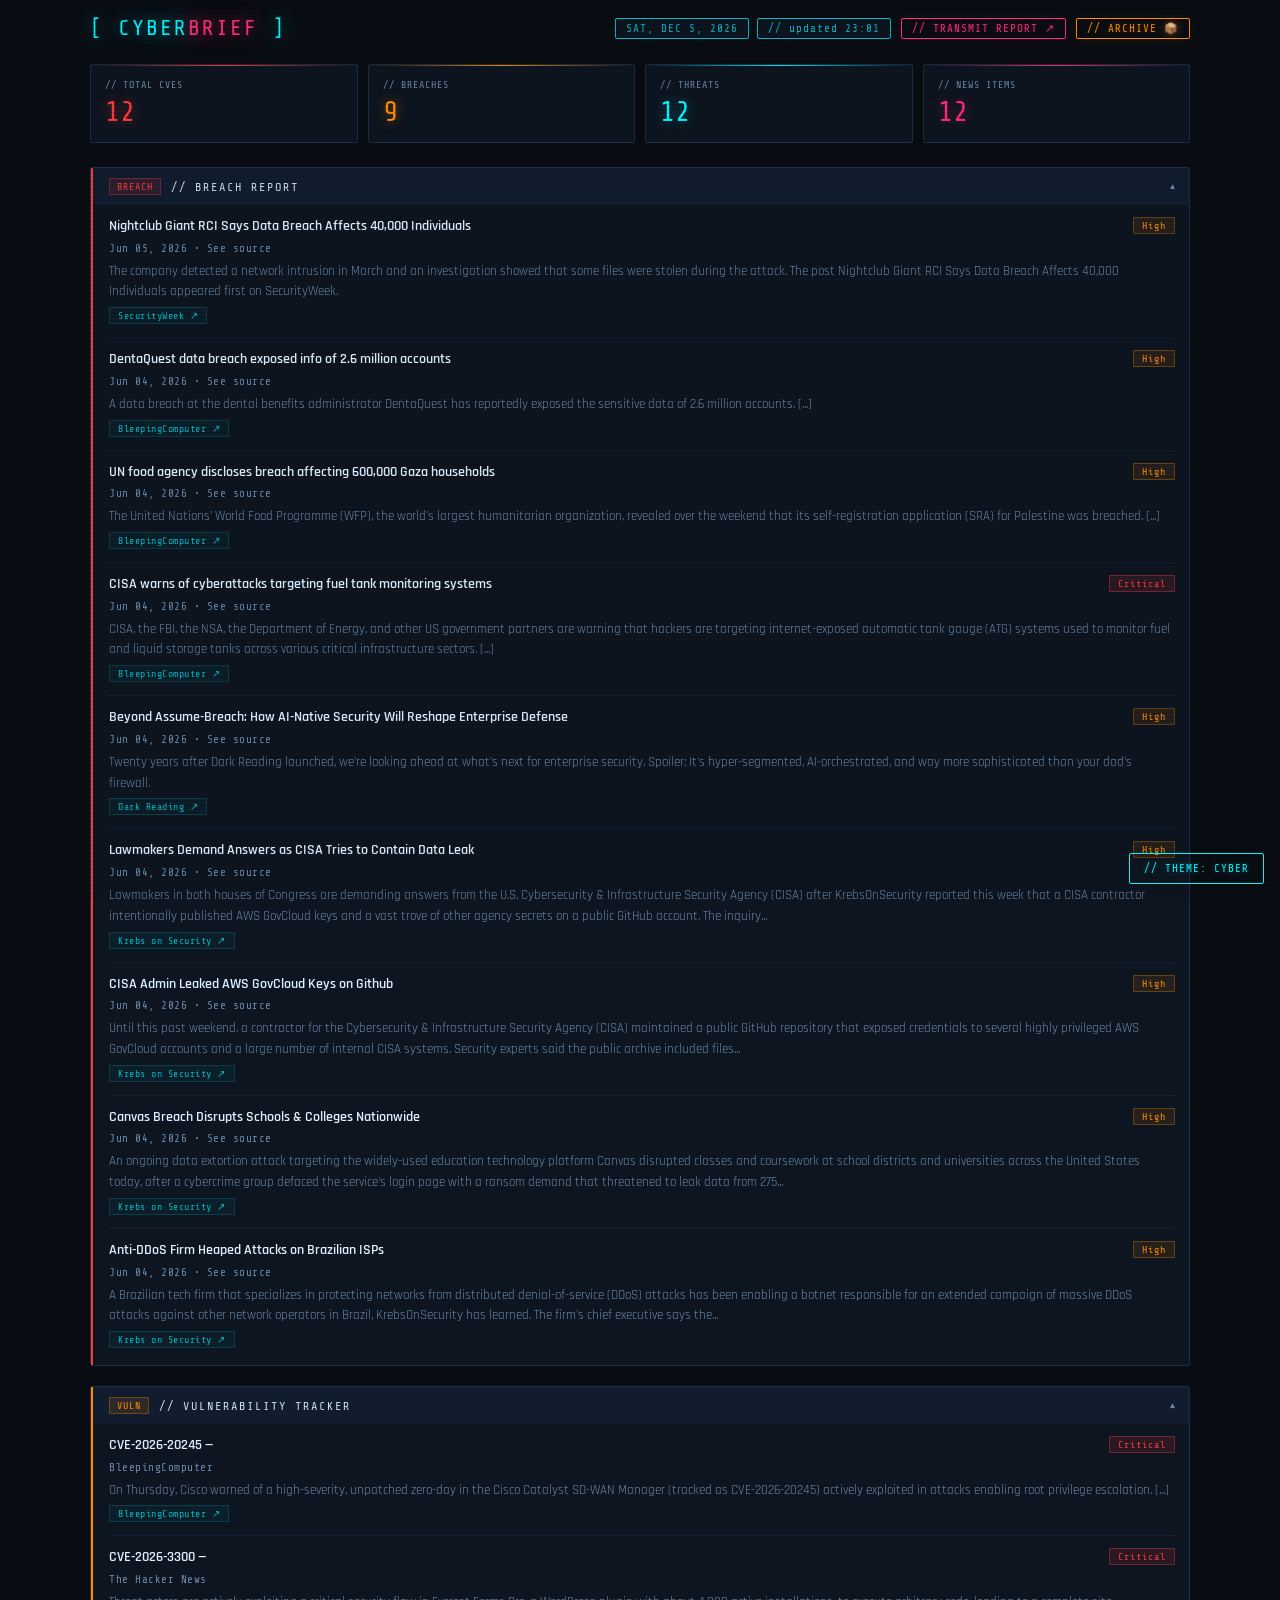
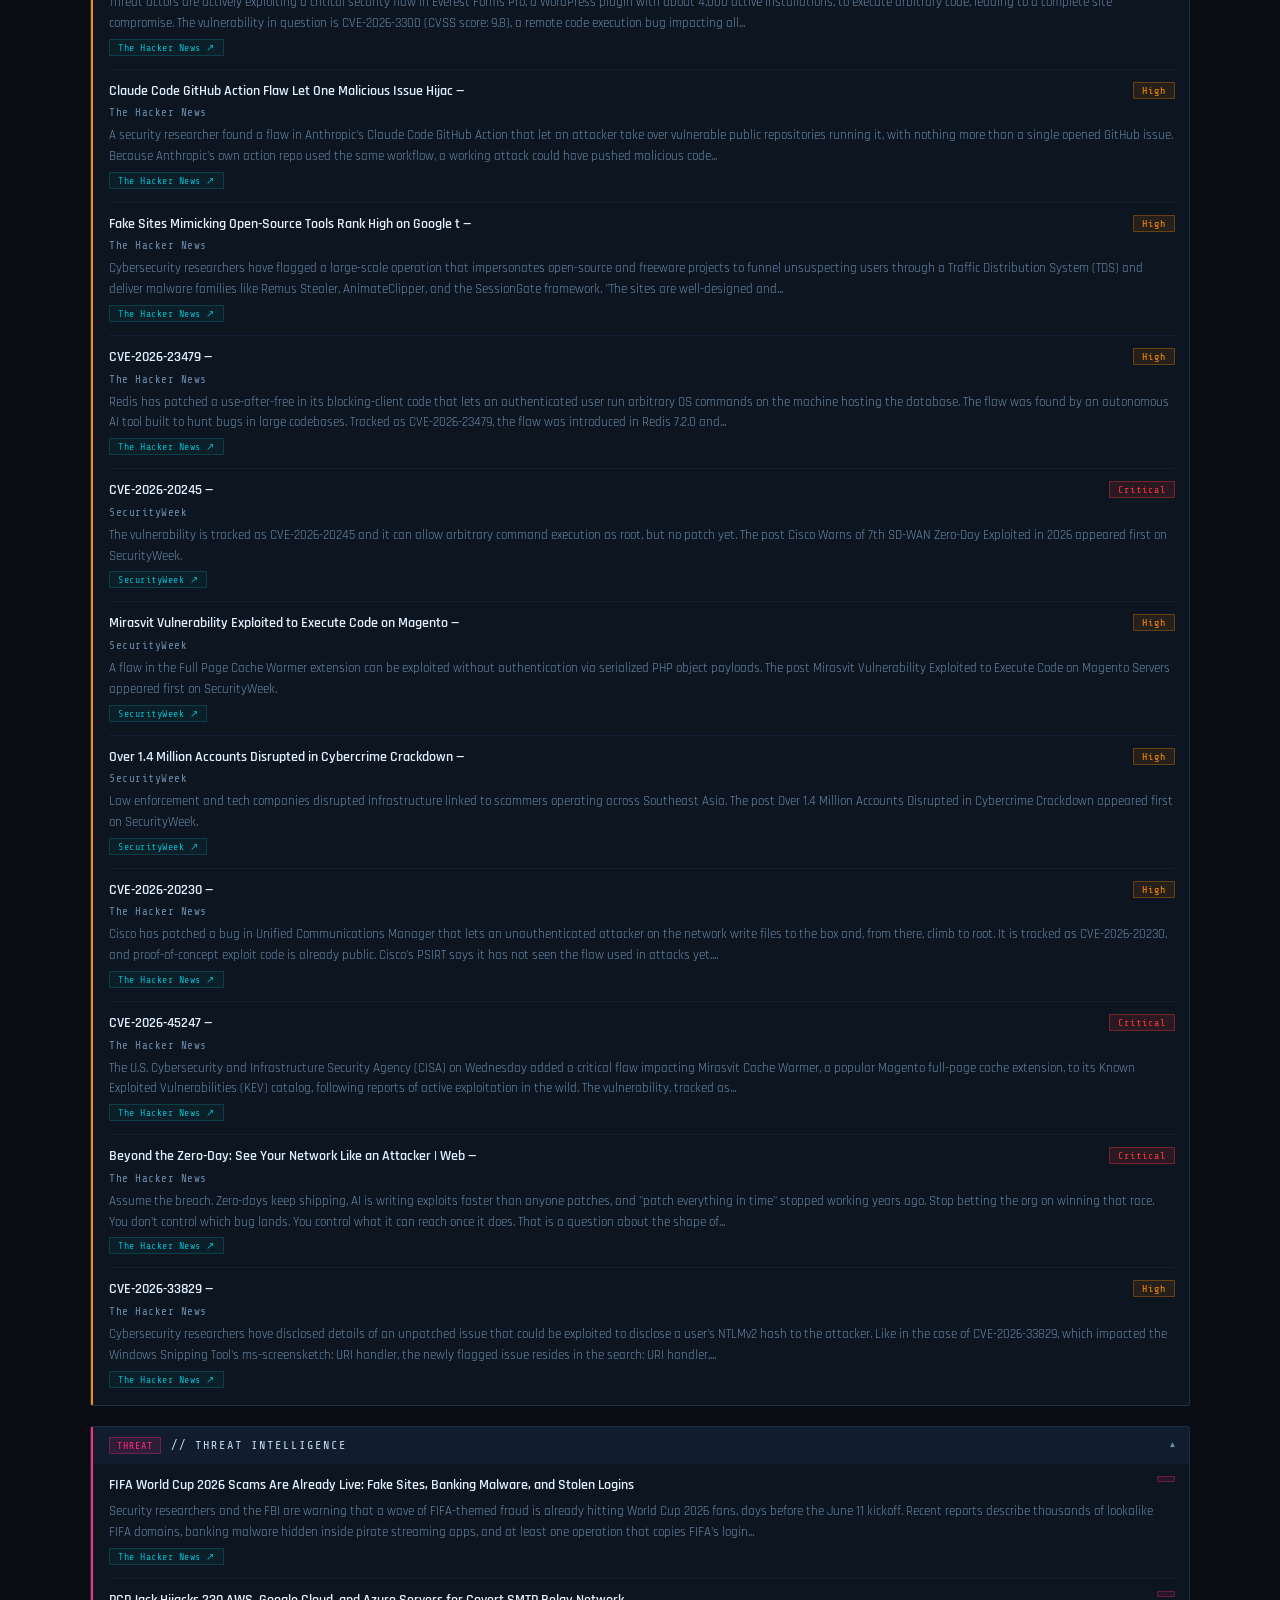
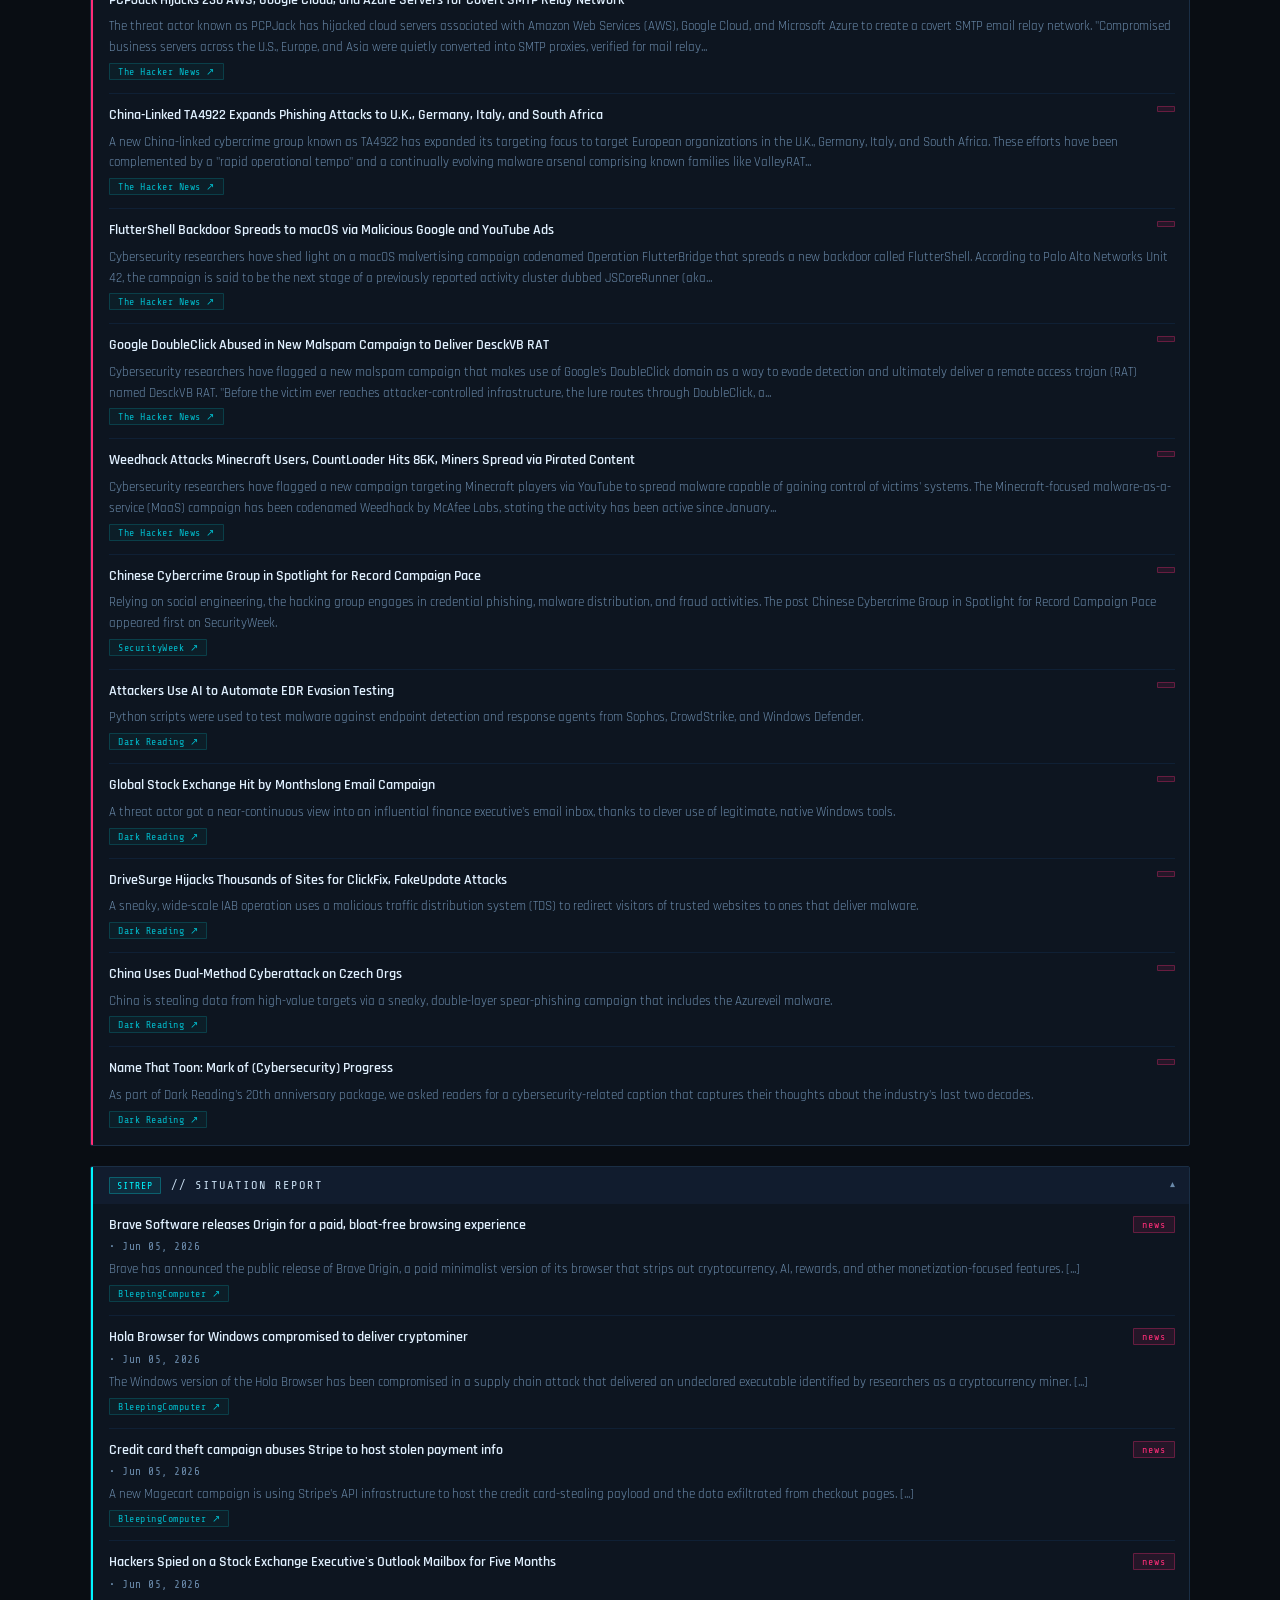
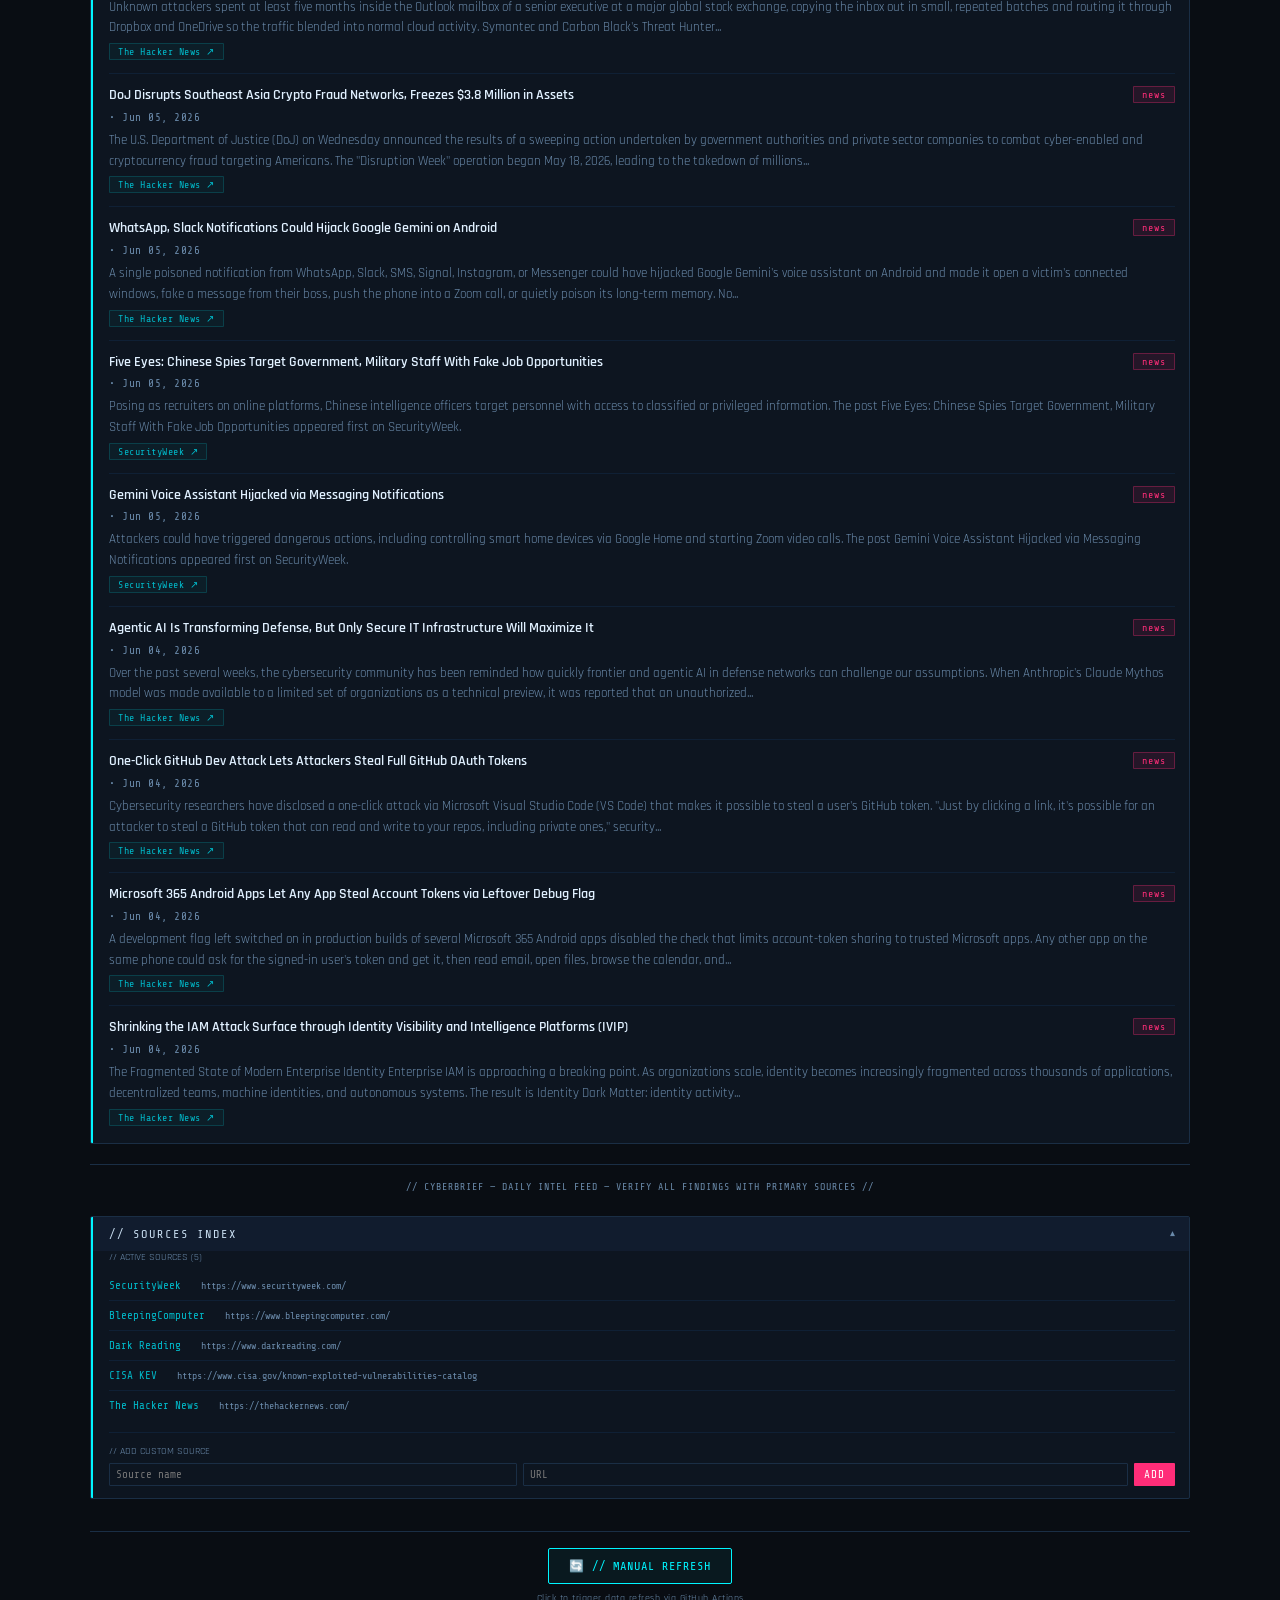
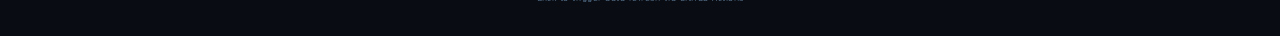
==== commit b6ed8d2c: "Add files via upload" ====
--- a/ui_kits/brief/index.html
+++ b/ui_kits/brief/index.html
@@ -248,7 +248,7 @@
   body.theme-storm .s-news::before{background:#8080e0}
   body.theme-storm input{background:#0c0f28 !important;border:1px solid #40408a !important;color:#c0d0e8 !important}
   body.theme-storm .theme-toggle{border-color:#6060c0;color:#e8f040;background:linear-gradient(180deg,#181828 0%,#080a20 100%);text-shadow:0 0 8px rgba(232,240,64,0.6)}
-  /* SOVIET RED THEME */
+  /* PINKOCOMMIE THEME */
   @keyframes gradientSoviet{0%{background-position:0% 50%}50%{background-position:100% 50%}100%{background-position:0% 50%}}
   body.theme-soviet{color:#e8d8b8;background:linear-gradient(-45deg,#1a0408,#2a0808,#0e0202,#1a0606,#1a0408);background-size:400% 400%;animation:gradientSoviet 16s ease infinite}
   body.theme-soviet::before{background:repeating-linear-gradient(0deg,transparent,transparent 2px,rgba(200,30,30,0.04) 2px,rgba(200,30,30,0.04) 4px)}
@@ -671,7 +671,7 @@
 <button class="theme-toggle" id="themeToggle" onclick="toggleTheme()">// THEME: CYBER</button>
 <script>
 var THEMES=['cyber','diablo','steampunk','goth','western','deepsea','noir','storm','soviet','sakura','rust'];
-var THEME_LABELS={cyber:'CYBER',diablo:'DIABLO',steampunk:'STEAMPUNK',goth:'GOTH',western:'WESTERN',deepsea:'DEEP SEA',noir:'NOIR CITY',storm:'ELECTRIC STORM',soviet:'SOVIET RED',sakura:'CHERRY BLOSSOM',rust:'RUST & IRON'};
+var THEME_LABELS={cyber:'CYBER',diablo:'DIABLO',steampunk:'STEAMPUNK',goth:'GOTH',western:'WESTERN',deepsea:'DEEP SEA',noir:'NOIR CITY',storm:'ELECTRIC STORM',soviet:'PINKOCOMMIE',sakura:'CHERRY BLOSSOM',rust:'RUST & IRON'};
 (function(){var t=localStorage.getItem('cbTheme')||'cyber';THEMES.forEach(function(x){document.body.classList.remove('theme-'+x)});if(t!=='cyber')document.body.classList.add('theme-'+t);var b=document.getElementById('themeToggle');if(b)b.textContent='// THEME: '+THEME_LABELS[t]})();
 function toggleTheme(){var cur=localStorage.getItem('cbTheme')||'cyber';var idx=(THEMES.indexOf(cur)+1)%THEMES.length;var next=THEMES[idx];THEMES.forEach(function(x){document.body.classList.remove('theme-'+x)});if(next!=='cyber')document.body.classList.add('theme-'+next);localStorage.setItem('cbTheme',next);document.getElementById('themeToggle').textContent='// THEME: '+THEME_LABELS[next]}
 </script>
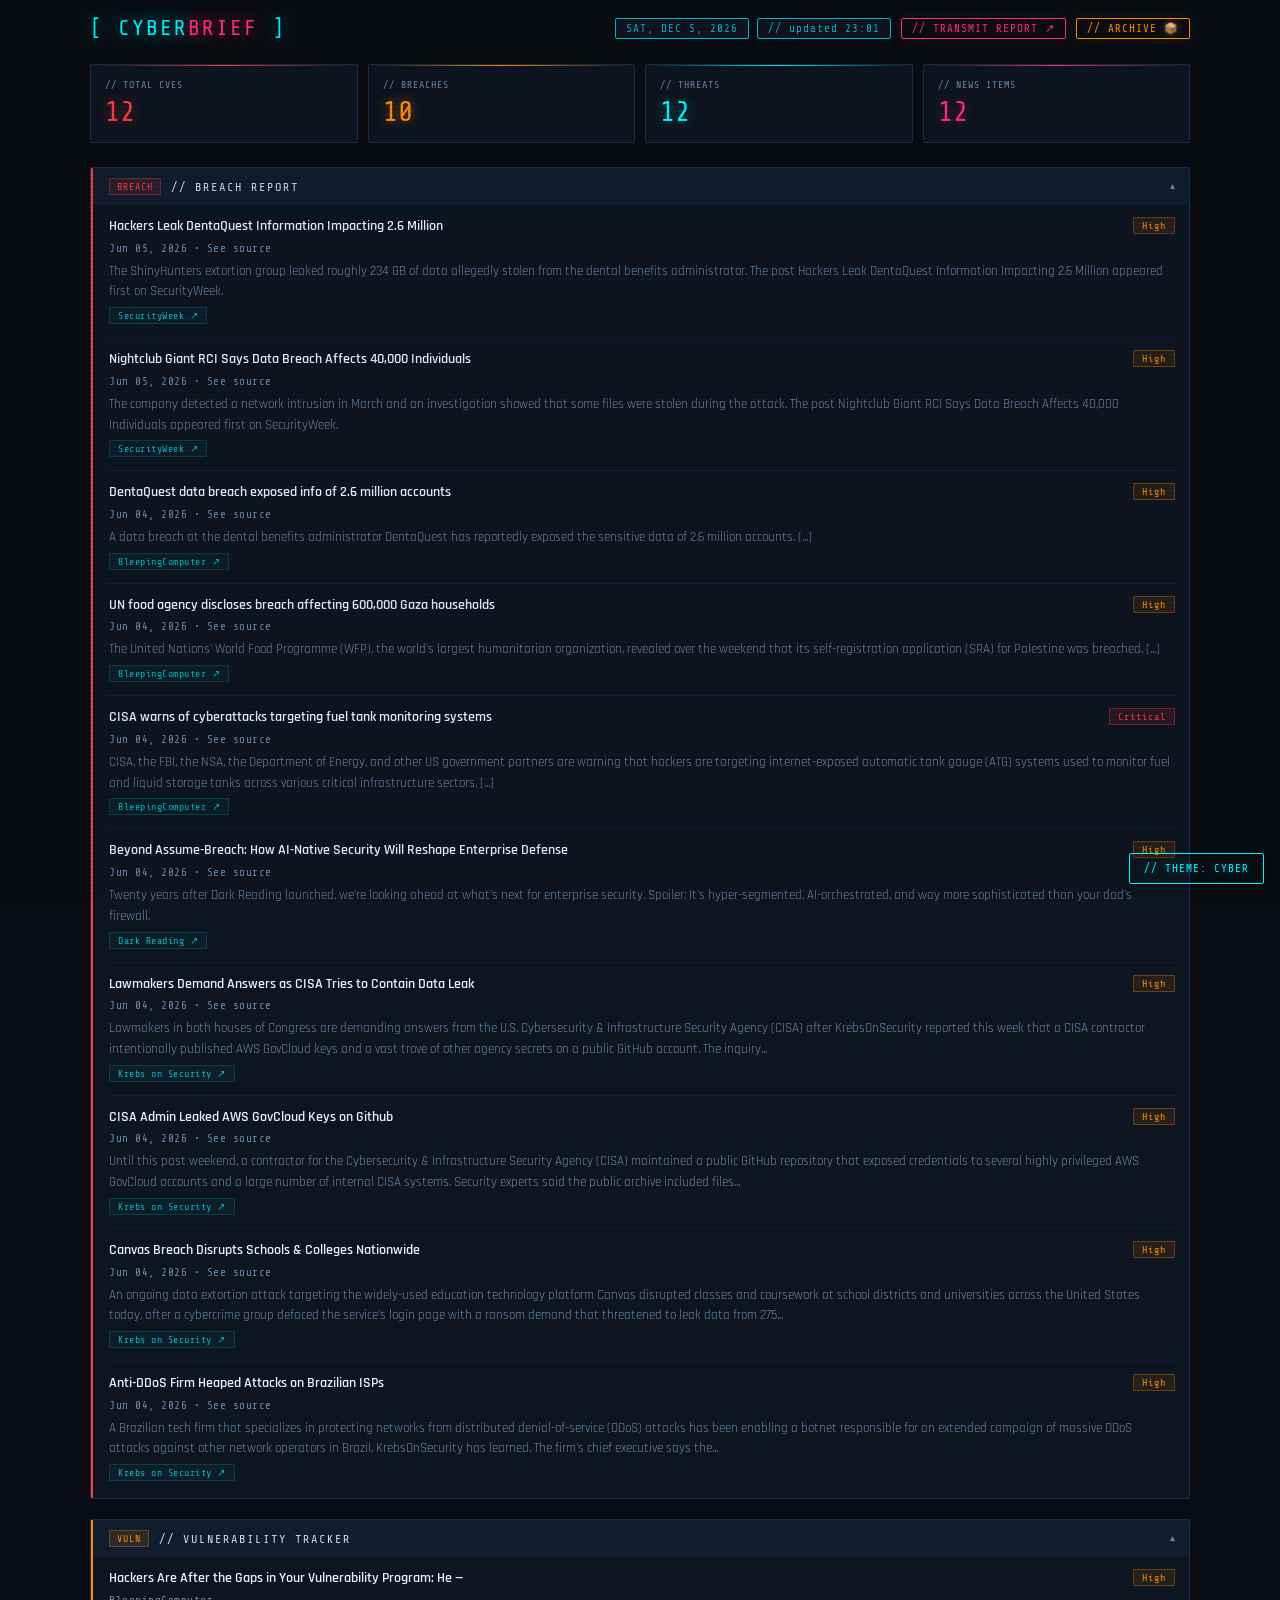
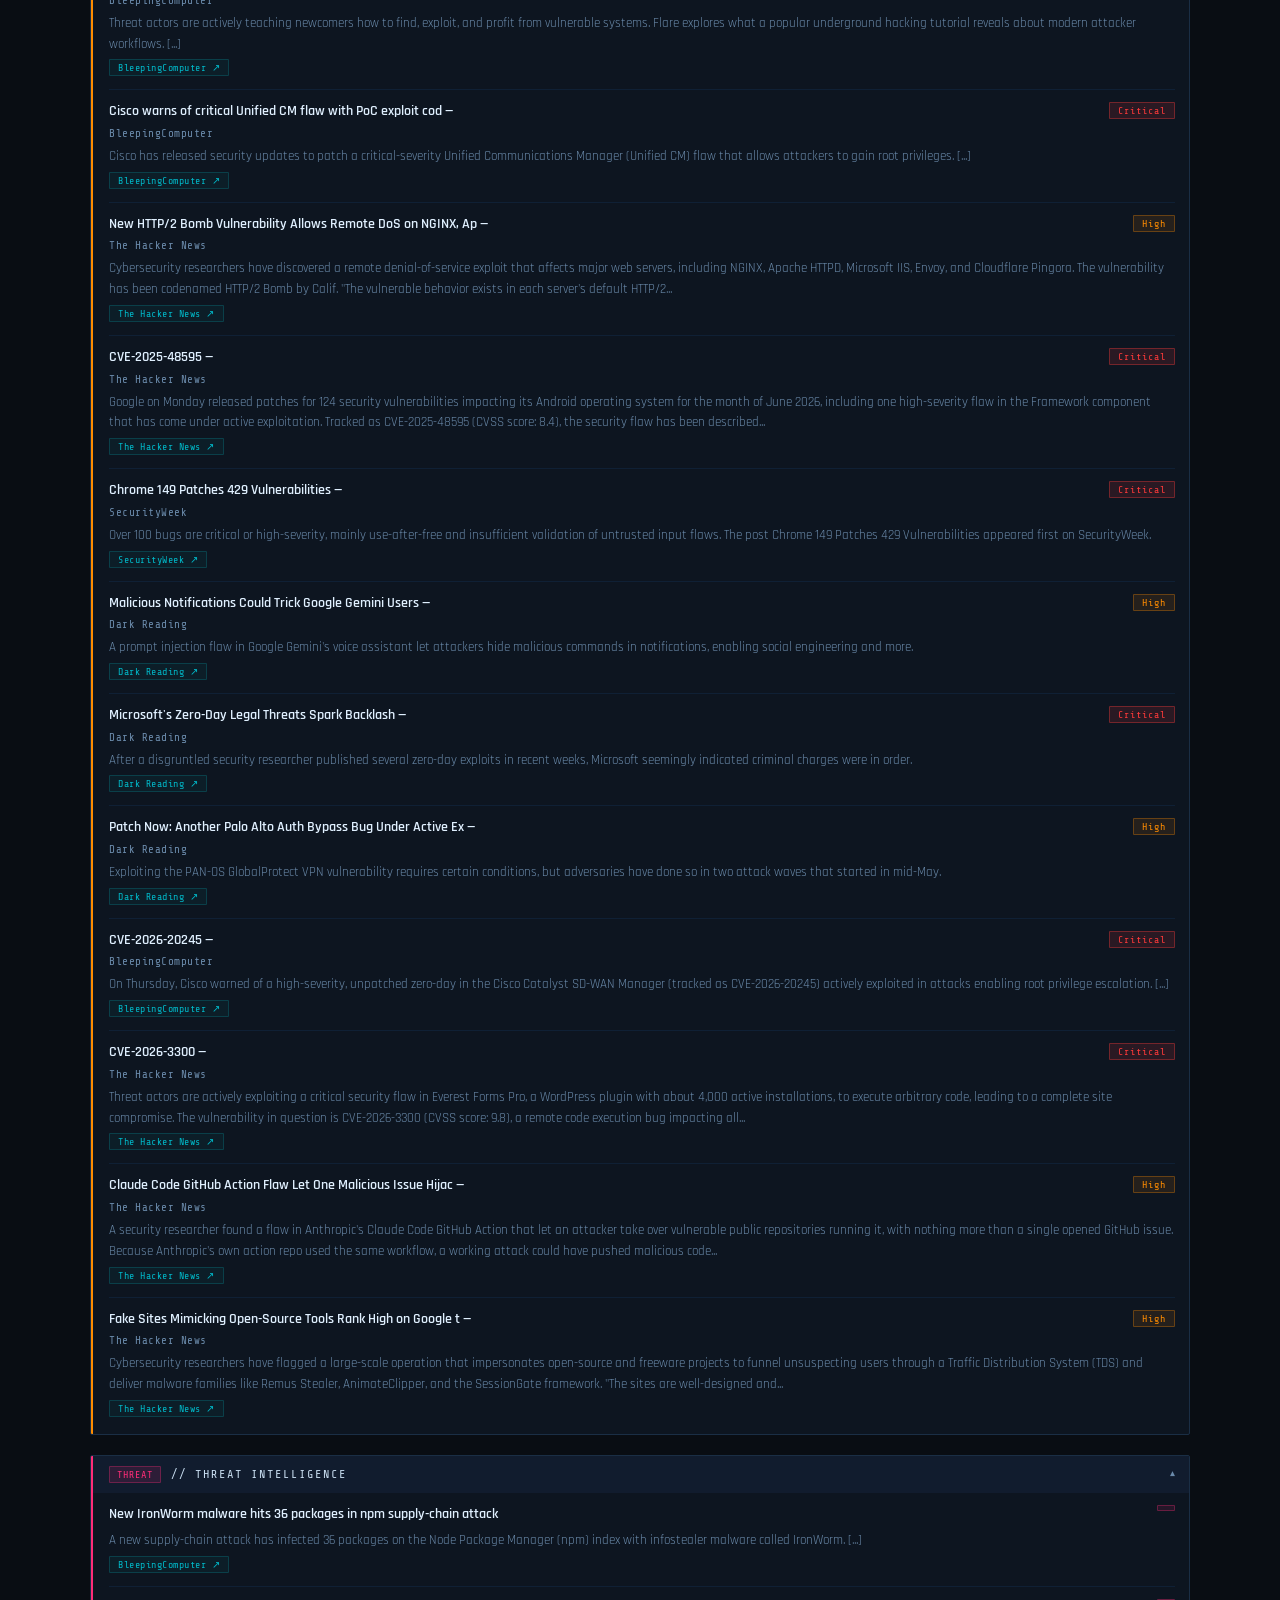
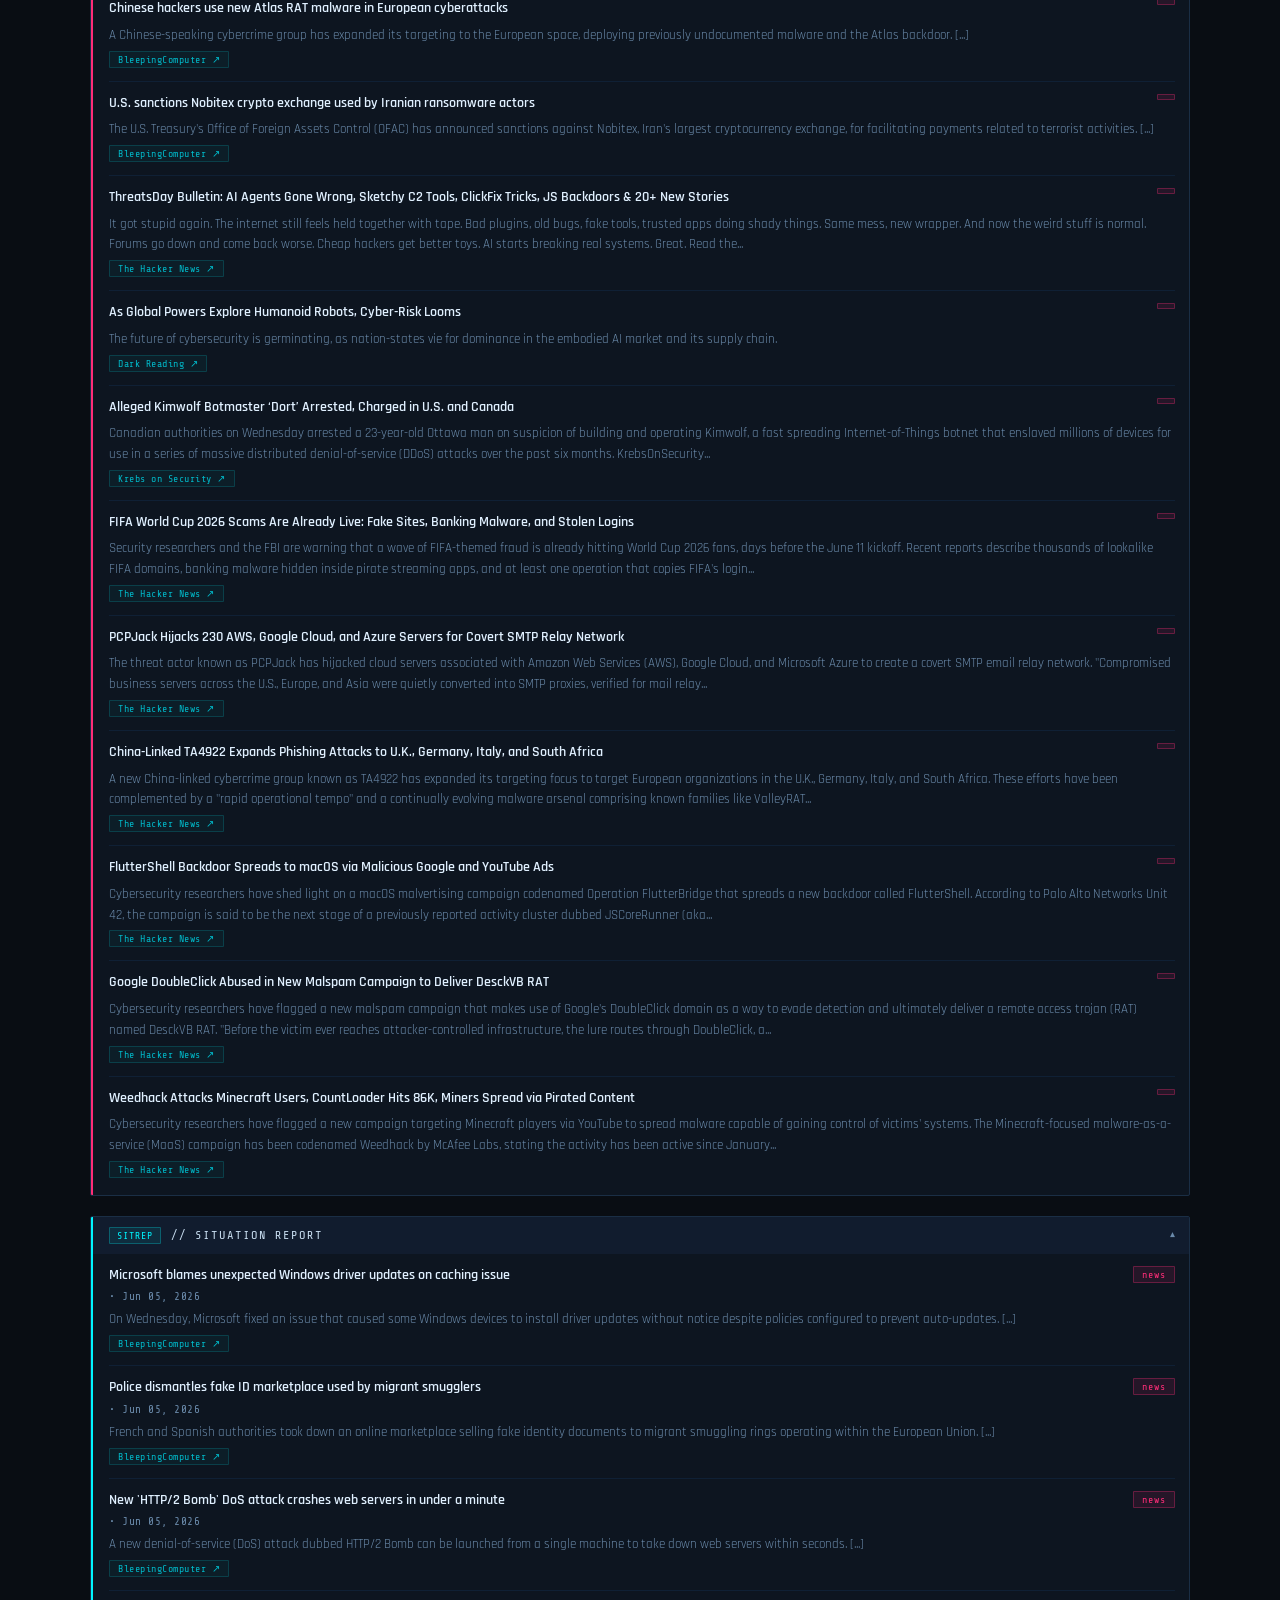
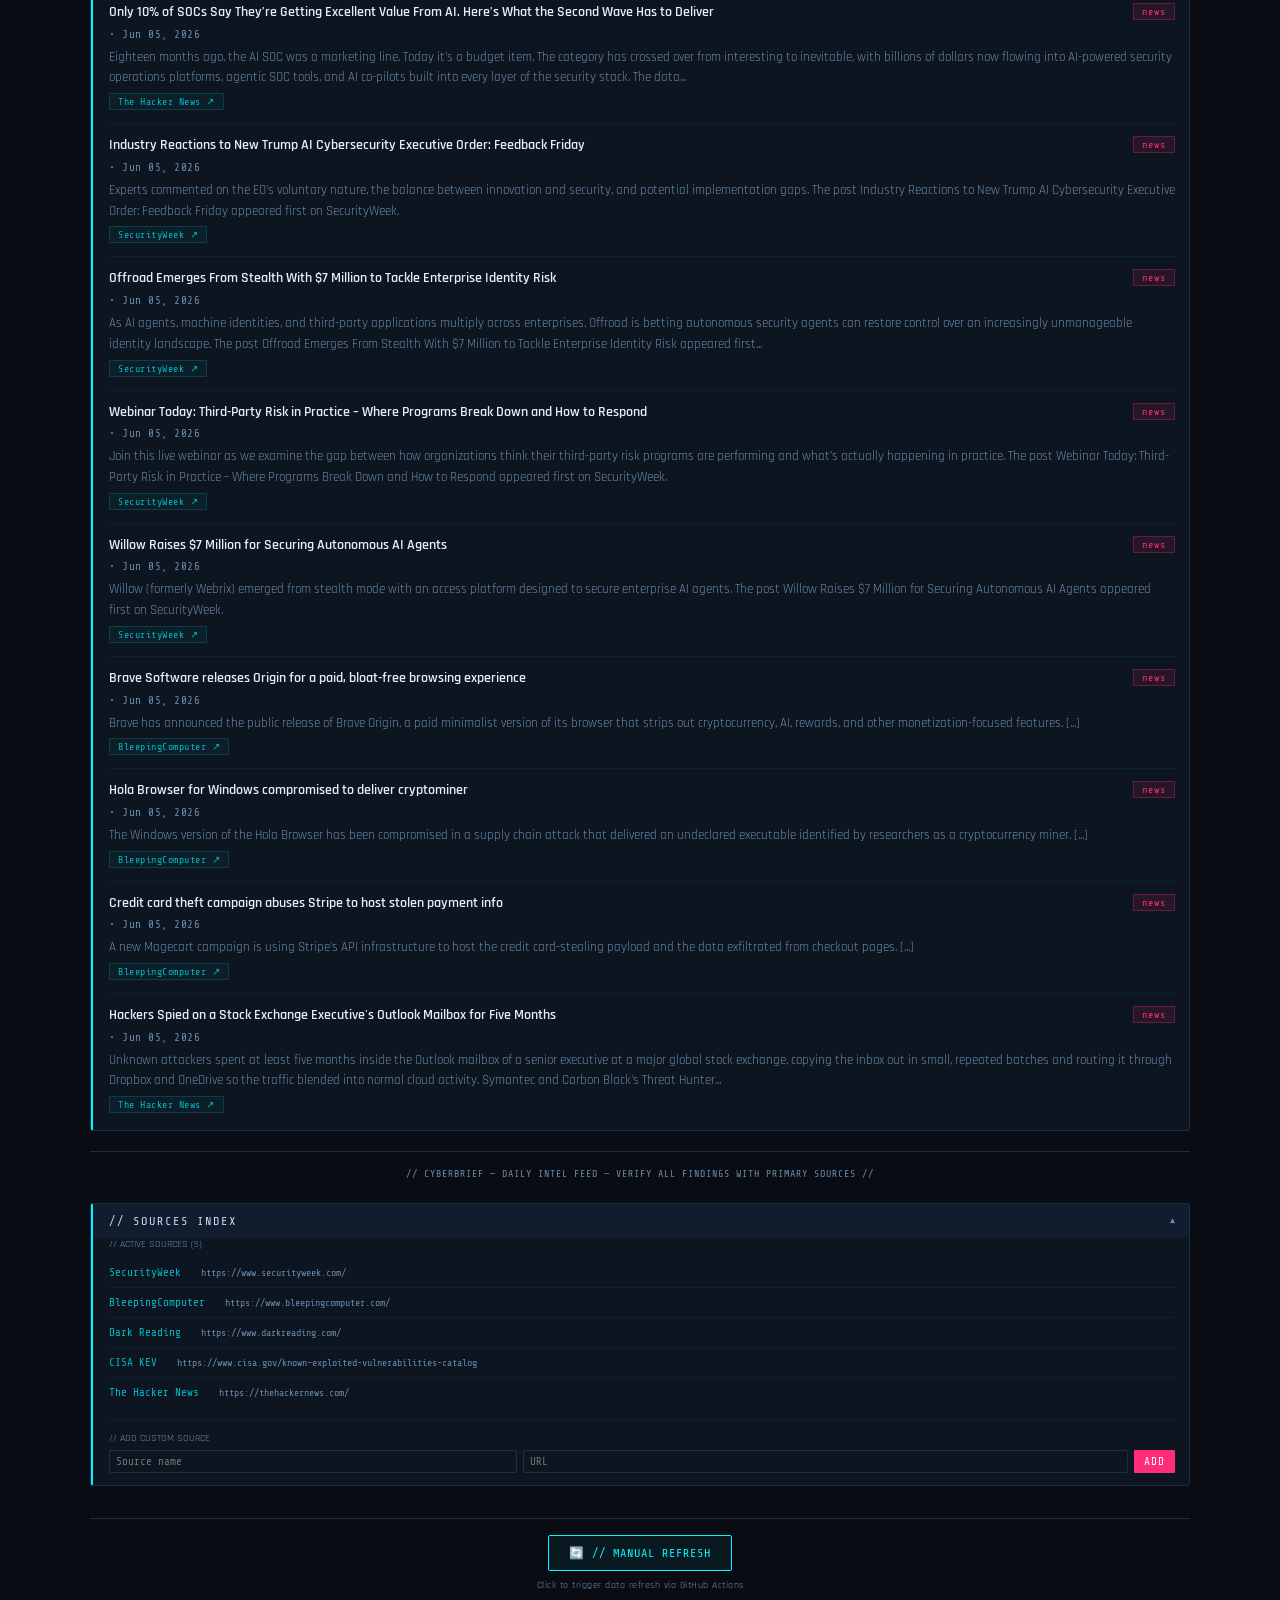
==== commit 4936366d: "Add files via upload" ====
--- a/ui_kits/brief/index.html
+++ b/ui_kits/brief/index.html
@@ -248,7 +248,7 @@
   body.theme-storm .s-news::before{background:#8080e0}
   body.theme-storm input{background:#0c0f28 !important;border:1px solid #40408a !important;color:#c0d0e8 !important}
   body.theme-storm .theme-toggle{border-color:#6060c0;color:#e8f040;background:linear-gradient(180deg,#181828 0%,#080a20 100%);text-shadow:0 0 8px rgba(232,240,64,0.6)}
-  /* PINKOCOMMIE THEME */
+  /* RED SKURGE THEME */
   @keyframes gradientSoviet{0%{background-position:0% 50%}50%{background-position:100% 50%}100%{background-position:0% 50%}}
   body.theme-soviet{color:#e8d8b8;background:linear-gradient(-45deg,#1a0408,#2a0808,#0e0202,#1a0606,#1a0408);background-size:400% 400%;animation:gradientSoviet 16s ease infinite}
   body.theme-soviet::before{background:repeating-linear-gradient(0deg,transparent,transparent 2px,rgba(200,30,30,0.04) 2px,rgba(200,30,30,0.04) 4px)}
@@ -671,7 +671,7 @@
 <button class="theme-toggle" id="themeToggle" onclick="toggleTheme()">// THEME: CYBER</button>
 <script>
 var THEMES=['cyber','diablo','steampunk','goth','western','deepsea','noir','storm','soviet','sakura','rust'];
-var THEME_LABELS={cyber:'CYBER',diablo:'DIABLO',steampunk:'STEAMPUNK',goth:'GOTH',western:'WESTERN',deepsea:'DEEP SEA',noir:'NOIR CITY',storm:'ELECTRIC STORM',soviet:'PINKOCOMMIE',sakura:'CHERRY BLOSSOM',rust:'RUST & IRON'};
+var THEME_LABELS={cyber:'CYBER',diablo:'DIABLO',steampunk:'STEAMPUNK',goth:'GOTH',western:'WESTERN',deepsea:'DEEP SEA',noir:'NOIR CITY',storm:'ELECTRIC STORM',soviet:'RED SKURGE',sakura:'CHERRY BLOSSOM',rust:'RUST & IRON'};
 (function(){var t=localStorage.getItem('cbTheme')||'cyber';THEMES.forEach(function(x){document.body.classList.remove('theme-'+x)});if(t!=='cyber')document.body.classList.add('theme-'+t);var b=document.getElementById('themeToggle');if(b)b.textContent='// THEME: '+THEME_LABELS[t]})();
 function toggleTheme(){var cur=localStorage.getItem('cbTheme')||'cyber';var idx=(THEMES.indexOf(cur)+1)%THEMES.length;var next=THEMES[idx];THEMES.forEach(function(x){document.body.classList.remove('theme-'+x)});if(next!=='cyber')document.body.classList.add('theme-'+next);localStorage.setItem('cbTheme',next);document.getElementById('themeToggle').textContent='// THEME: '+THEME_LABELS[next]}
 </script>
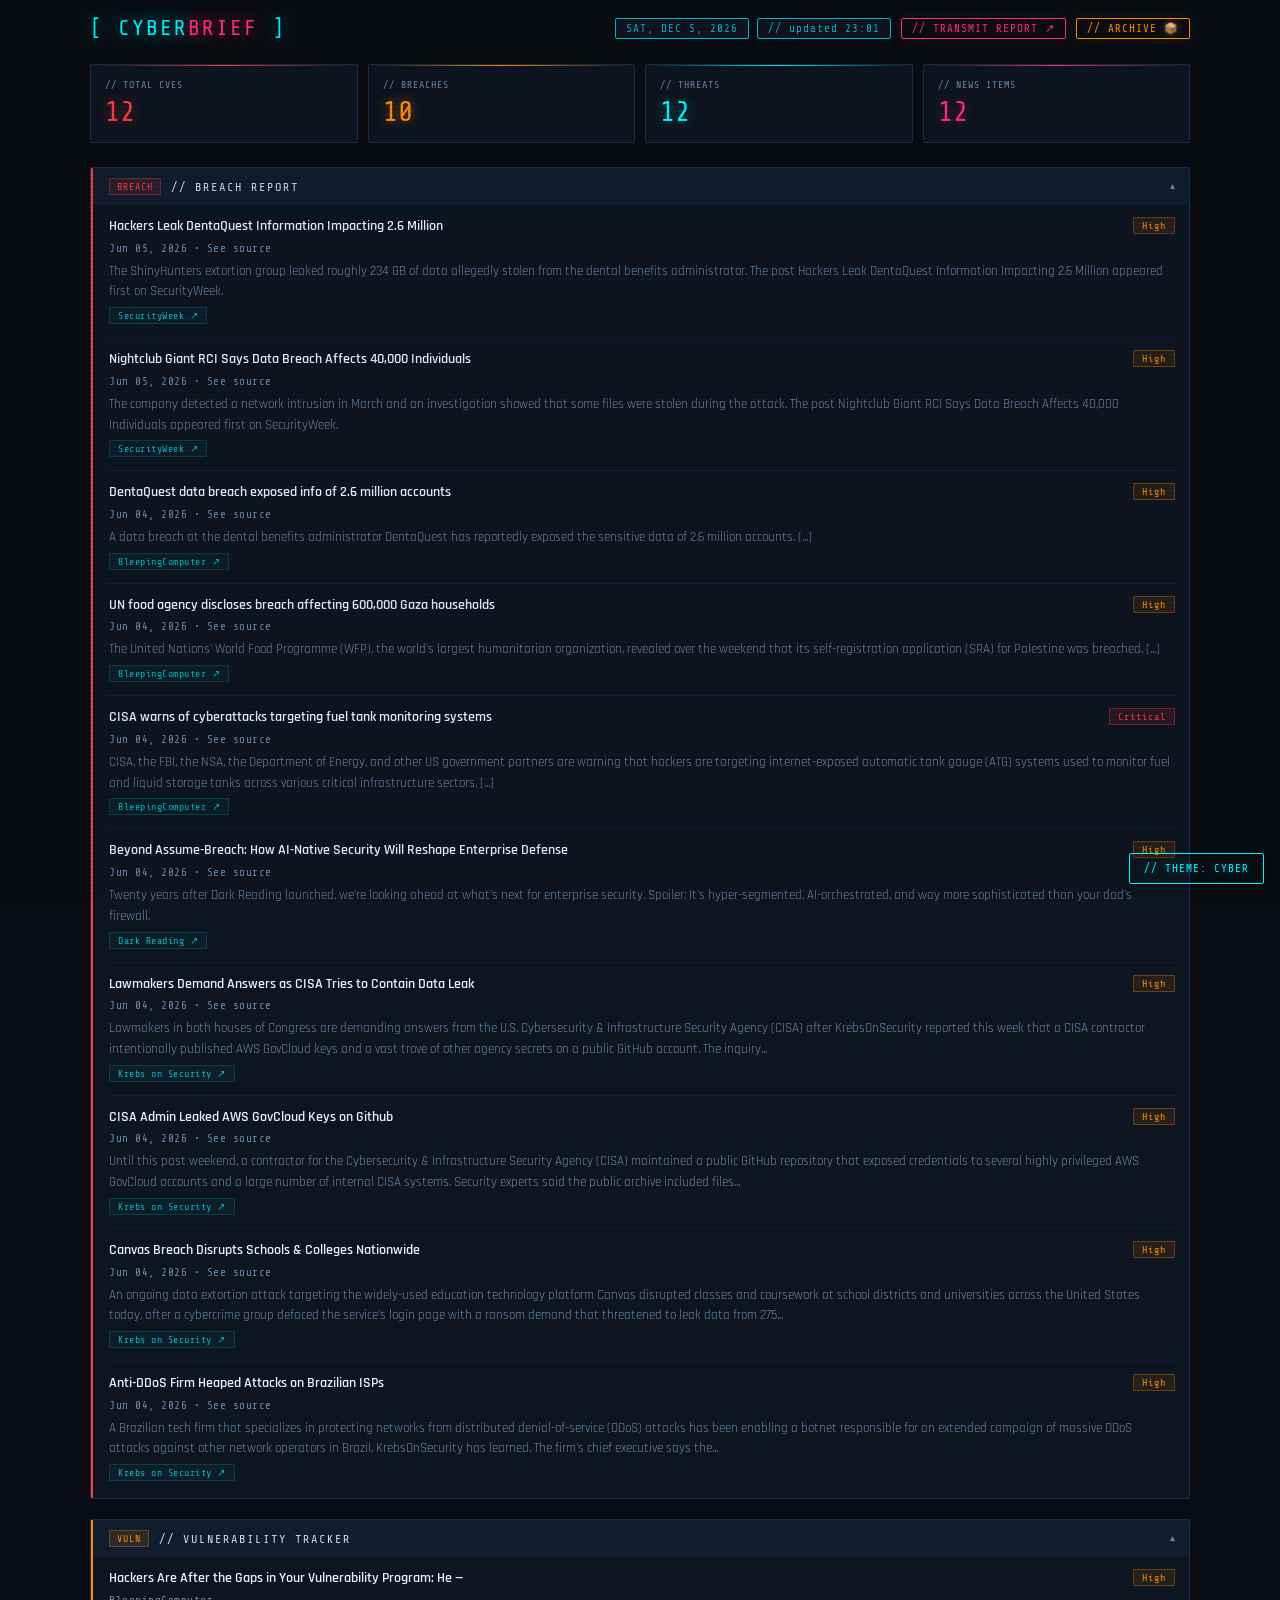
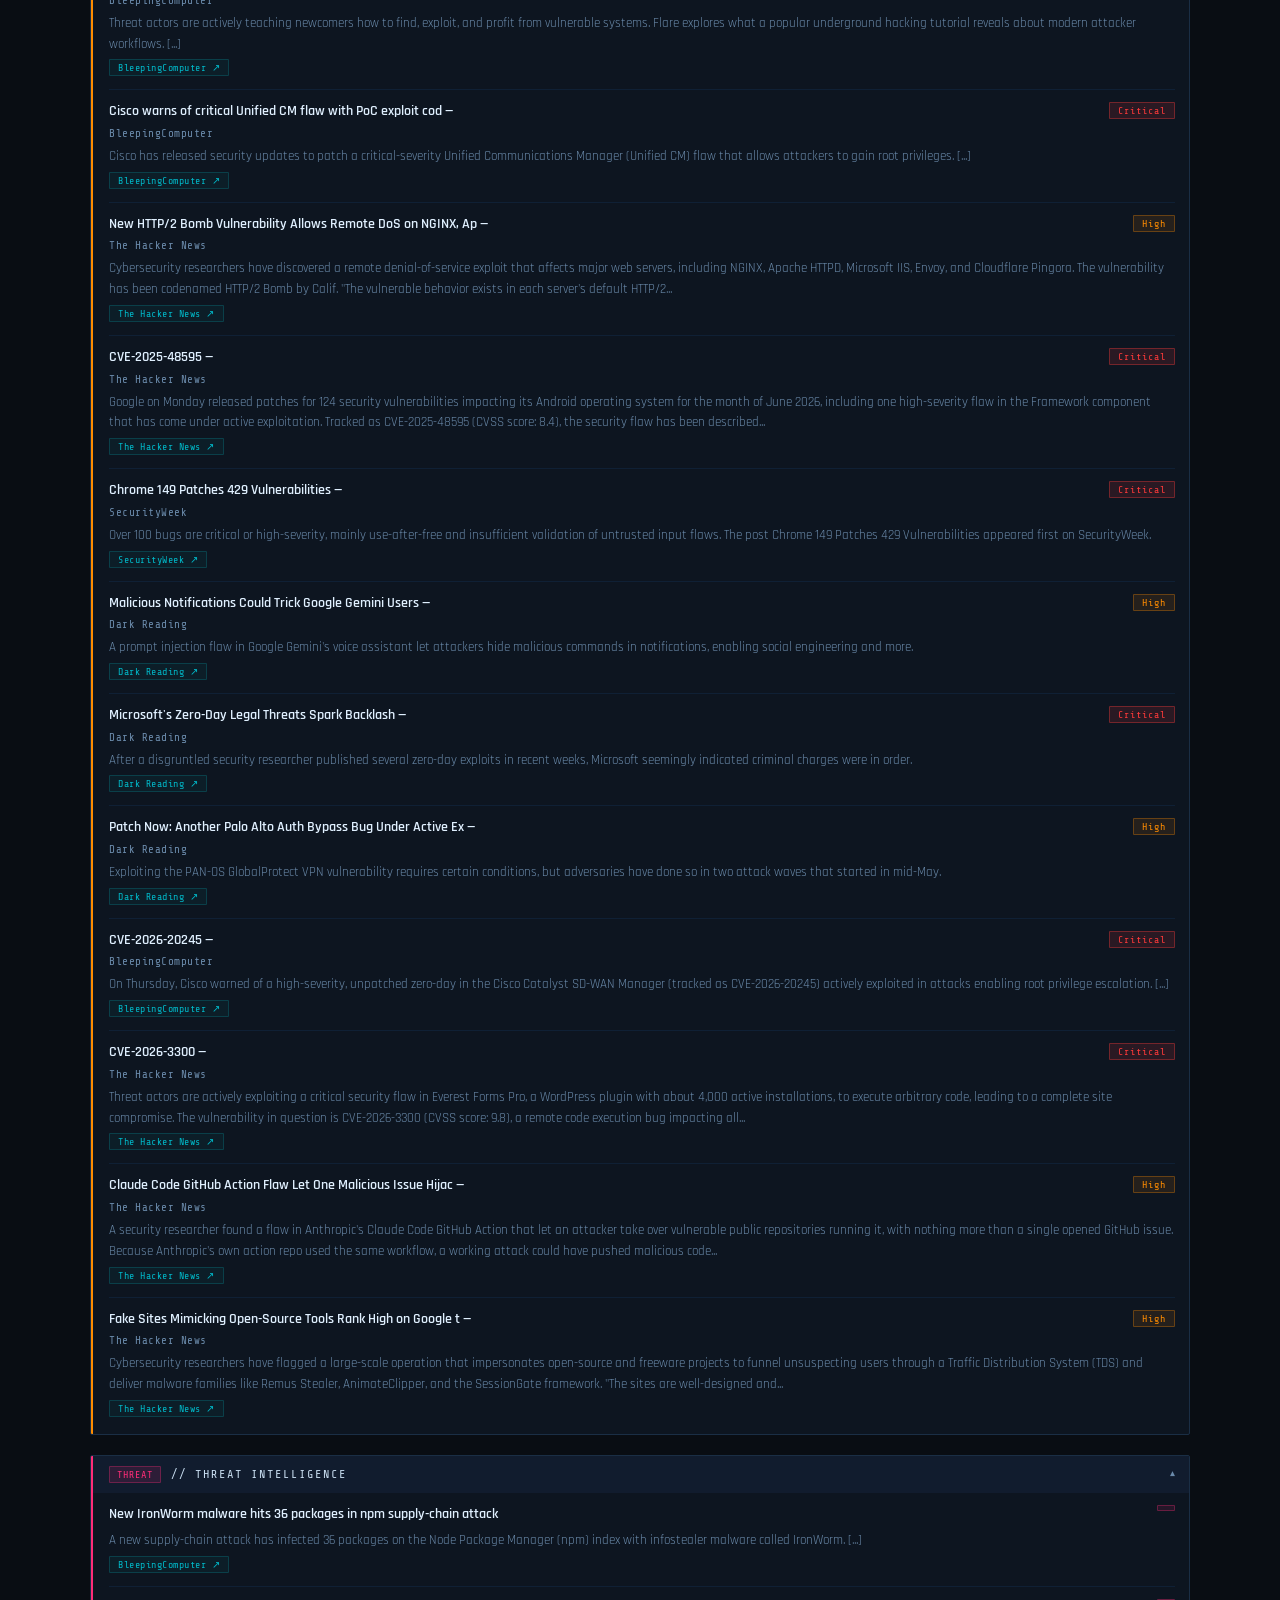
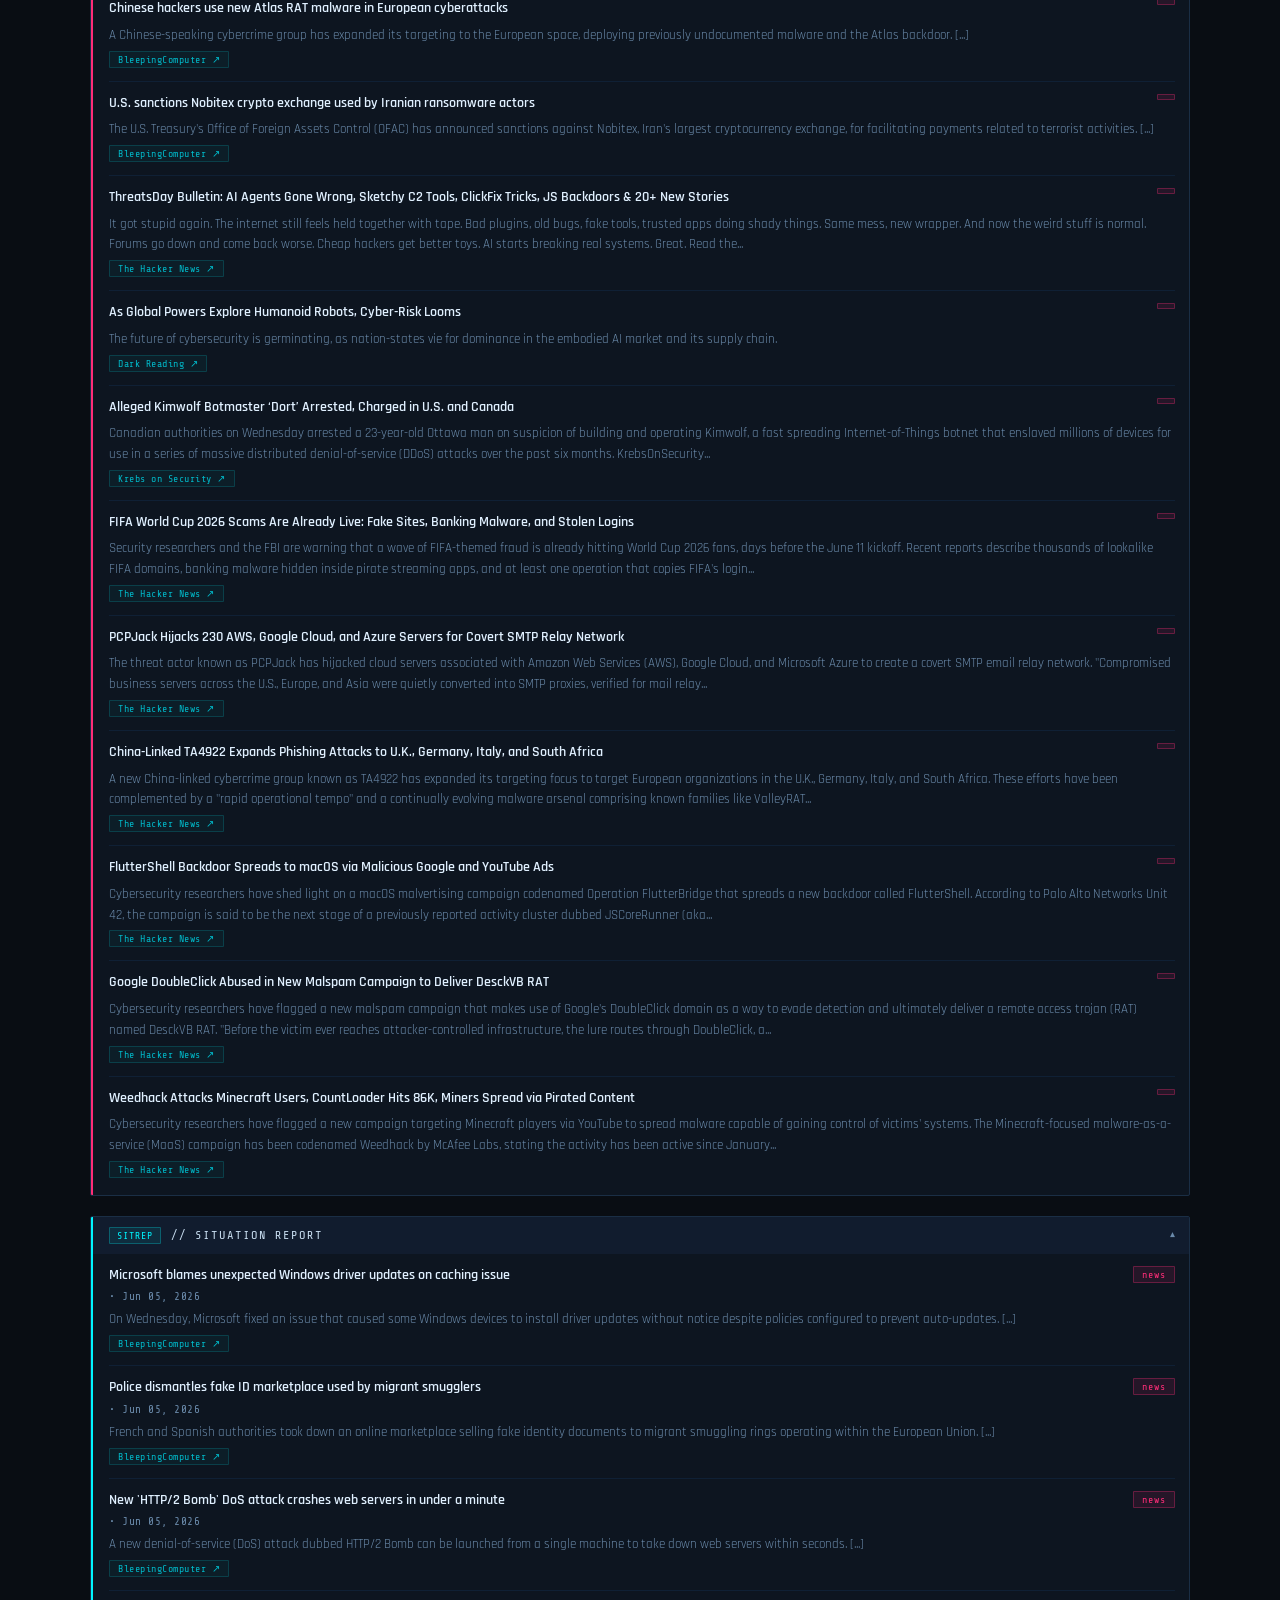
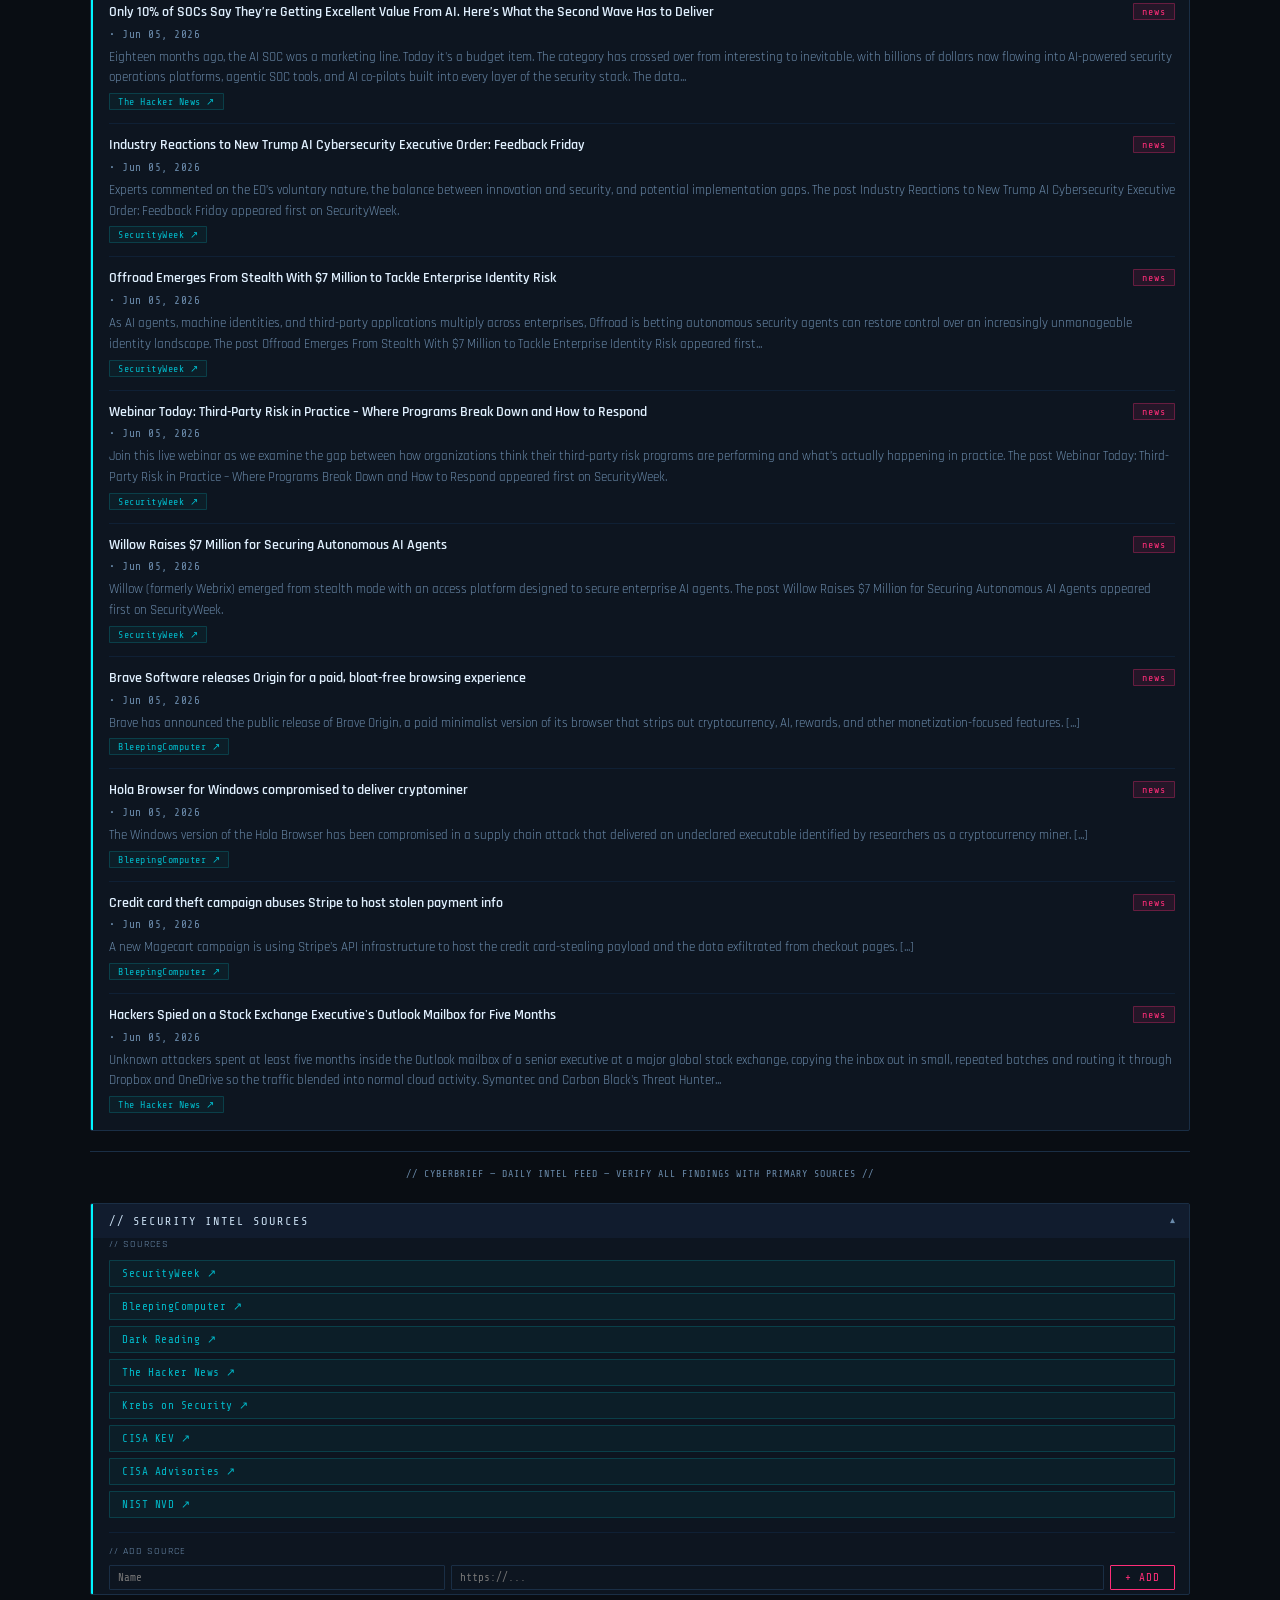
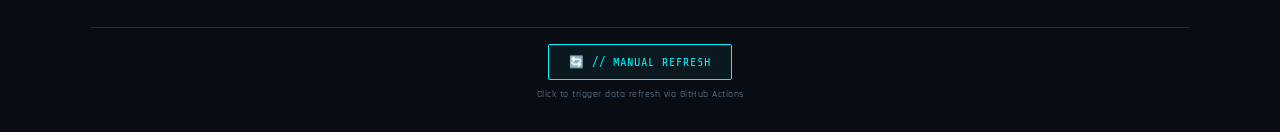
==== commit cc4eacf8: "Add files via upload" ====
--- a/ui_kits/brief/index.html
+++ b/ui_kits/brief/index.html
@@ -71,6 +71,8 @@
   .error{background:rgba(255,58,58,0.1);border:1px solid #ff3a3a;color:#ff3a3a;padding:1rem;border-radius:2px;margin-bottom:1rem}
   .src-link{font-family:'Share Tech Mono',monospace;font-size:10px;color:#00b8c8;text-decoration:none;background:rgba(0,245,255,0.04);border:1px solid rgba(0,245,255,0.15);border-radius:1px;padding:2px 8px;letter-spacing:0.5px;display:inline-block;margin-right:5px;margin-top:5px;transition:all 0.15s}
   .src-link:hover{background:rgba(0,245,255,0.1);color:#00f5ff;border-color:rgba(0,245,255,0.35)}
+  .src-tile{font-family:'Share Tech Mono',monospace;font-size:11px;color:#00b8c8;text-decoration:none;background:rgba(0,245,255,0.04);border:1px solid rgba(0,245,255,0.15);border-radius:1px;padding:6px 12px;letter-spacing:0.5px;display:inline-block;transition:all 0.15s}
+  .src-tile:hover{background:rgba(0,245,255,0.1);color:#00f5ff;border-color:rgba(0,245,255,0.35);text-shadow:0 0 8px rgba(0,245,255,0.4)}
   .sources-section{margin-top:1.5rem;border:1px solid #1a2e45;border-radius:2px;overflow:hidden;position:relative;background:#0d1520}
   .sources-section::before{content:'';position:absolute;top:0;left:0;width:2px;height:100%;background:#00f5ff}
   .sources-header{display:flex;align-items:center;justify-content:space-between;padding:10px 14px 10px 18px;background:#111c2e;cursor:pointer;user-select:none}
@@ -496,19 +498,18 @@
   <div class="footer">// CYBERBRIEF &mdash; DAILY INTEL FEED &mdash; VERIFY ALL FINDINGS WITH PRIMARY SOURCES //</div>
   <div class="sources-section">
     <div class="sources-header" onclick="tog('sources')">
-      <div class="stitle">// SOURCES INDEX</div>
+      <div class="stitle">// SECURITY INTEL SOURCES</div>
       <div class="chev open" id="c_sources">&#x25BE;</div>
     </div>
     <div class="sbody open" id="b_sources">
       <div id="sourcesList"></div>
-      <div class="add-source-form" style="margin-top:12px;padding-top:12px;border-top:1px solid #0f2035">
-        <div style="font-size:10px;color:#6a8aaa;margin-bottom:6px;text-transform:uppercase">// add custom source</div>
-        <div style="display:flex;gap:6px;flex-wrap:wrap">
-          <input type="text" id="sourceName" placeholder="Source name" style="flex:1;min-width:120px;padding:4px 6px;background:#0d1520;border:1px solid #1a2e45;color:#c8ddf0;font-family:'Share Tech Mono',monospace;font-size:11px;border-radius:1px">
-          <input type="text" id="sourceUrl" placeholder="URL" style="flex:1.5;min-width:150px;padding:4px 6px;background:#0d1520;border:1px solid #1a2e45;color:#c8ddf0;font-family:'Share Tech Mono',monospace;font-size:11px;border-radius:1px">
-          <button onclick="addCustomSource()" style="padding:4px 10px;background:#ff2d78;color:#fff;border:none;border-radius:1px;font-family:'Share Tech Mono',monospace;font-size:11px;cursor:pointer;letter-spacing:1px">ADD</button>
+      <div style="margin-top:12px;padding-top:12px;border-top:1px solid #0f2035">
+        <div style="font-size:10px;color:#6a8aaa;margin-bottom:8px;text-transform:uppercase;letter-spacing:1px">// add source</div>
+        <div style="display:flex;gap:6px;flex-wrap:wrap;align-items:center">
+          <input type="text" id="sourceName" placeholder="Name" style="flex:1;min-width:100px;padding:5px 8px;background:#0d1520;border:1px solid #1a2e45;color:#c8ddf0;font-family:'Share Tech Mono',monospace;font-size:11px;border-radius:1px;outline:none">
+          <input type="text" id="sourceUrl" placeholder="https://..." style="flex:2;min-width:180px;padding:5px 8px;background:#0d1520;border:1px solid #1a2e45;color:#c8ddf0;font-family:'Share Tech Mono',monospace;font-size:11px;border-radius:1px;outline:none">
+          <button onclick="addCustomSource()" style="padding:5px 14px;background:transparent;color:#ff2d78;border:1px solid #ff2d78;border-radius:1px;font-family:'Share Tech Mono',monospace;font-size:11px;cursor:pointer;letter-spacing:1px;white-space:nowrap">+ ADD</button>
         </div>
-        <div id="customSourcesList" style="margin-top:8px"></div>
       </div>
     </div>
   </div>
@@ -526,8 +527,11 @@
   {name:'SecurityWeek',url:'https://www.securityweek.com/'},
   {name:'BleepingComputer',url:'https://www.bleepingcomputer.com/'},
   {name:'Dark Reading',url:'https://www.darkreading.com/'},
+  {name:'The Hacker News',url:'https://thehackernews.com/'},
+  {name:'Krebs on Security',url:'https://krebsonsecurity.com/'},
   {name:'CISA KEV',url:'https://www.cisa.gov/known-exploited-vulnerabilities-catalog'},
-  {name:'The Hacker News',url:'https://thehackernews.com/'}
+  {name:'CISA Advisories',url:'https://www.cisa.gov/news-events/cybersecurity-advisories'},
+  {name:'NIST NVD',url:'https://nvd.nist.gov/vuln/search'}
 ];
 var SECTIONS=[
   {id:'breach',icon:'i-breach',cls:'s-breach',label:'BREACH',title:'// BREACH REPORT'},
@@ -605,12 +609,18 @@
   window.location.href='mailto:'+recipients+'?subject='+encodeURIComponent('CyberBrief // Daily Intel - '+dateStr)+'&body='+encodeURIComponent(body);
 }
 function renderSourcesList(){
-  var allSources=DEFAULT_SOURCES.concat(CUSTOM_SOURCES);
-  var html='<div style="font-size:10px;color:#6a8aaa;margin-bottom:8px;text-transform:uppercase">// active sources ('+allSources.length+')</div>';
-  allSources.forEach((src,idx)=>{
-    var isCustom=idx>=DEFAULT_SOURCES.length;
-    html+='<div class="source-item"><a href="'+esc(src.url)+'" target="_blank" rel="noopener" style="display:flex;align-items:center;flex:1;gap:8px;text-decoration:none"><span class="source-name">'+esc(src.name)+'</span><span class="source-url">'+esc(src.url)+'</span></a>'+(isCustom?'<span class="source-remove" onclick="removeCustomSource('+idx+')">✕</span>':'')+'</div>';
+  var html='<div style="font-size:10px;color:#6a8aaa;margin-bottom:10px;text-transform:uppercase;letter-spacing:1px">// sources</div>';
+  html+='<div style="display:flex;flex-direction:column;gap:6px;margin-bottom:14px">';
+  DEFAULT_SOURCES.forEach(function(src){
+    html+='<a href="'+esc(src.url)+'" target="_blank" rel="noopener" class="src-tile">'+esc(src.name)+' &#x2197;</a>';
   });
+  CUSTOM_SOURCES.forEach(function(src,i){
+    html+='<div style="display:flex;align-items:center;gap:6px">';
+    html+='<a href="'+esc(src.url)+'" target="_blank" rel="noopener" class="src-tile" style="flex:1">'+esc(src.name)+' &#x2197;</a>';
+    html+='<span class="source-remove" onclick="removeCustomSource('+i+')" title="Remove">✕</span>';
+    html+='</div>';
+  });
+  html+='</div>';
   document.getElementById('sourcesList').innerHTML=html;
 }
 
@@ -627,7 +637,7 @@
 }
 
 function removeCustomSource(idx){
-  CUSTOM_SOURCES.splice(idx-DEFAULT_SOURCES.length,1);
+  CUSTOM_SOURCES.splice(idx,1);
   localStorage.setItem('customSources',JSON.stringify(CUSTOM_SOURCES));
   renderSourcesList();
 }
